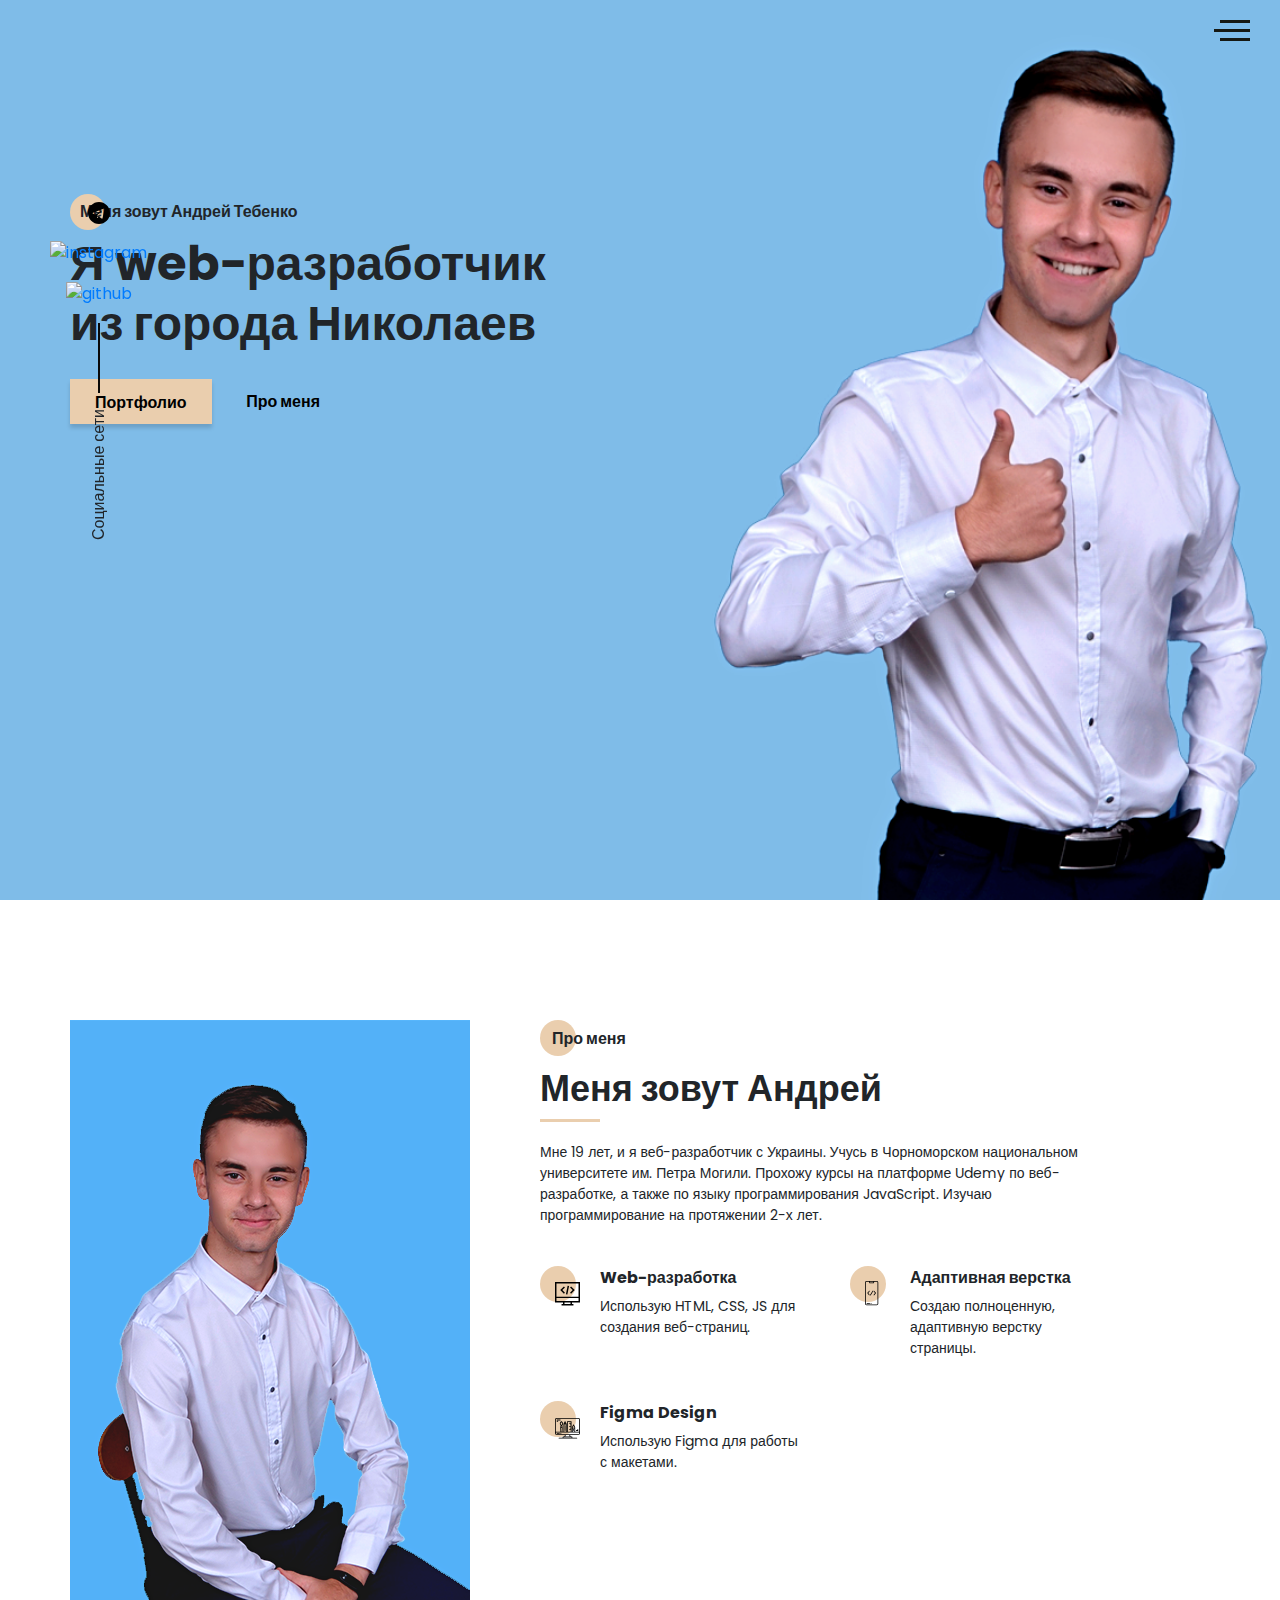
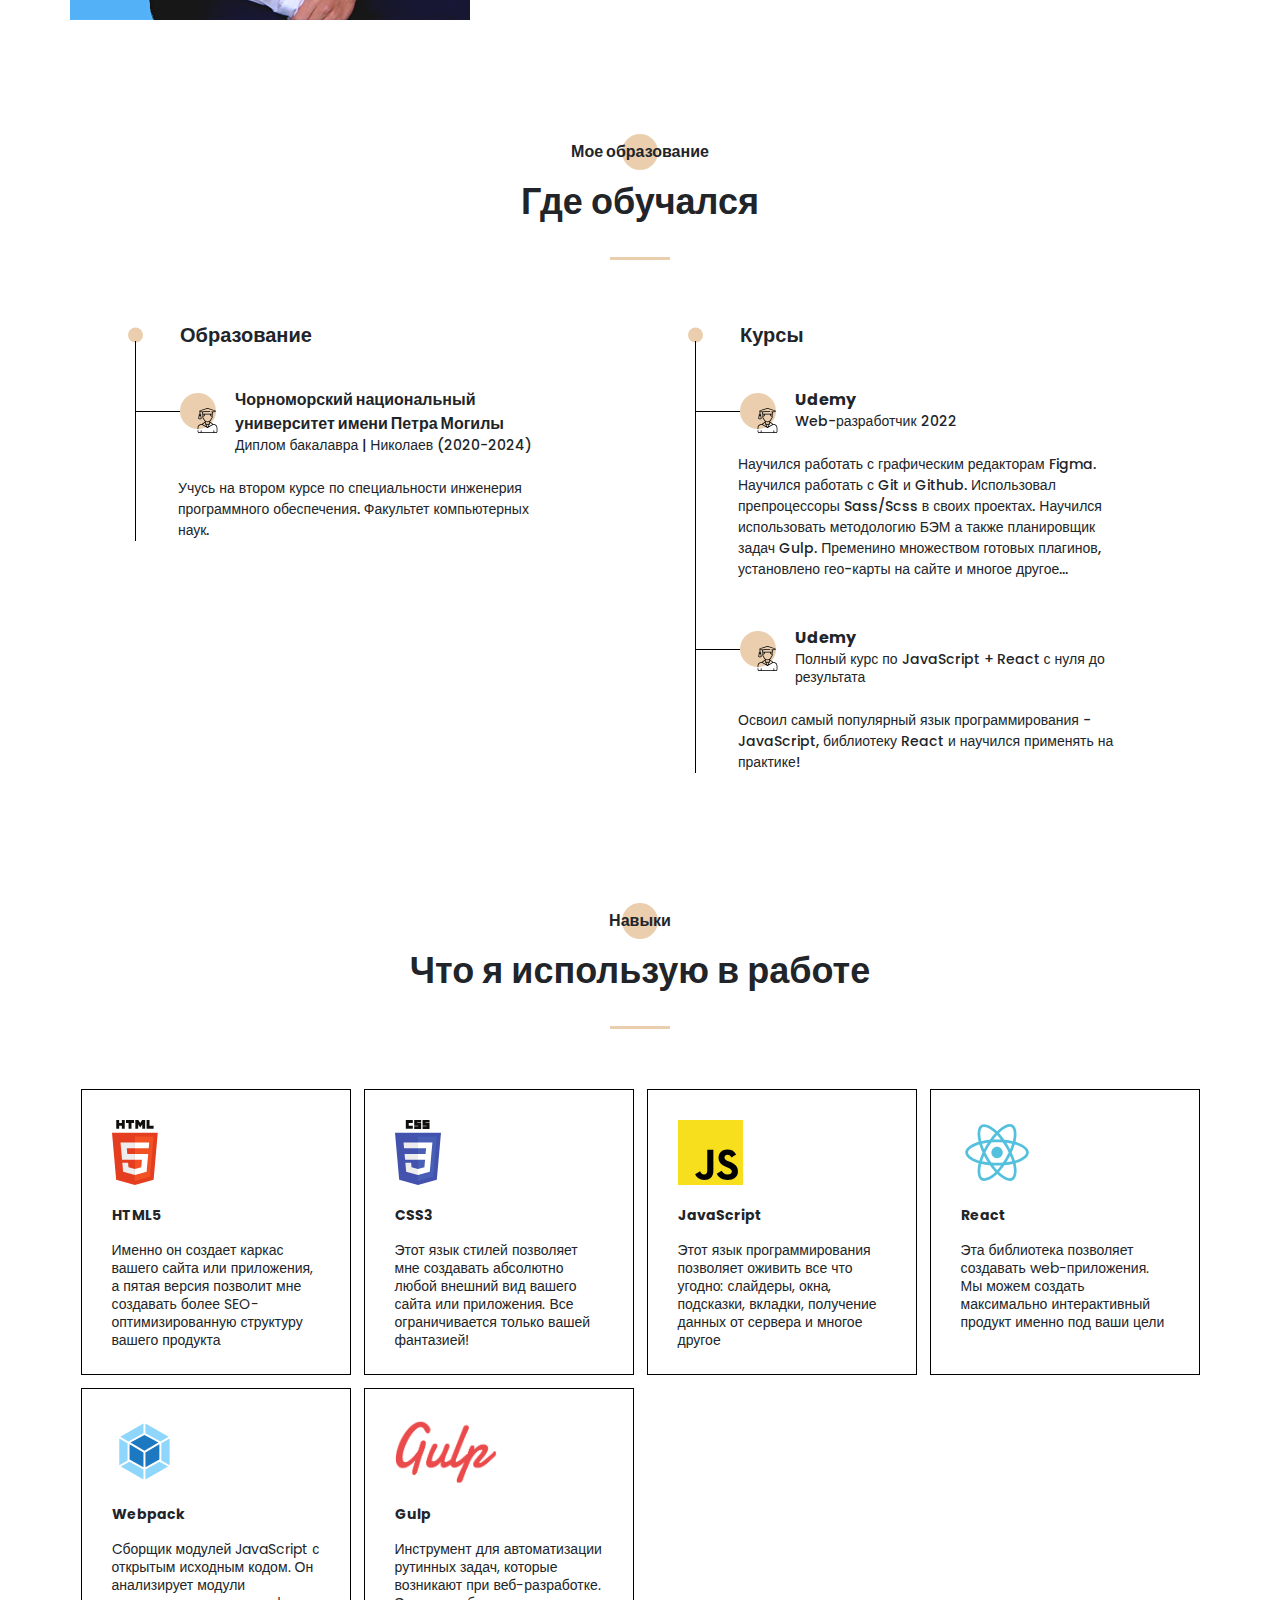
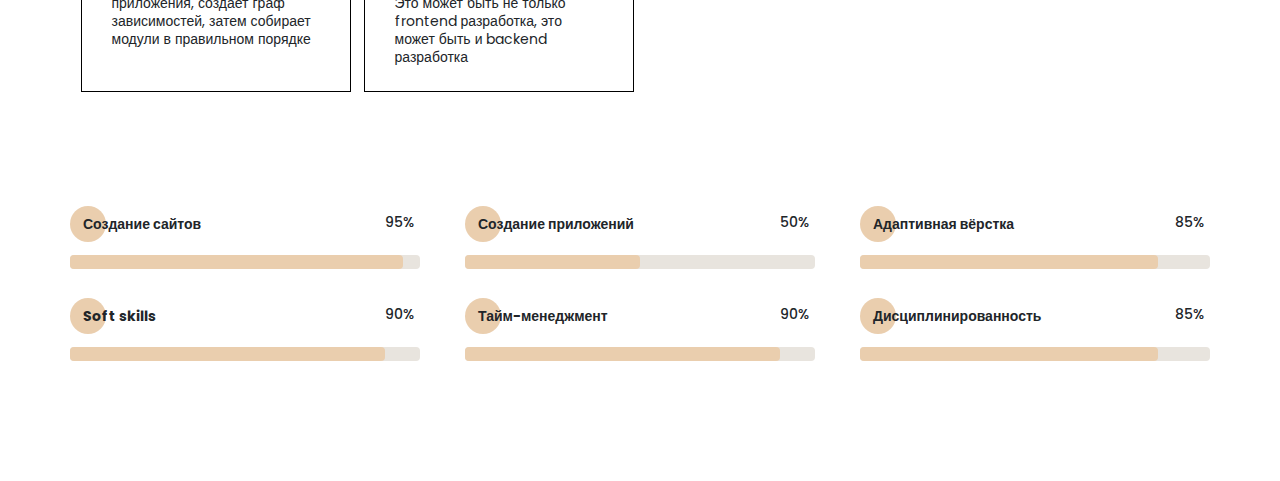
==== src/index.html @ 989eed97 "Added the skills block" ====
<!DOCTYPE html>
<html lang="ru">
<head>
    <meta charset="UTF-8">
    <meta name="viewport" content="width=device-width, initial-scale=1.0">
    <meta http-equiv="X-UA-Compatible" content="ie=edge">
    <title>Портфолио Андрея Тебенко</title>
    <meta name="title" content="Портфолио Андрея Тебенко">
    <meta name="description" content="Здесь вы сможете ознакомиться с моими работами и узнать больше обо мне">
    <link rel="shortcut icon" type="image/png" href="icons/favicon/favicon.ico"/>
    <link rel="stylesheet" href="css/style.min.css">
</head>
<body>
    <aside class="sidepanel">
        <a href="https://t.me/andrewtebenko" target="_blank" class="sidepanel__link"><img src="icons/social/telegram.svg" alt="telegram"></a>
        <a href="https://www.instagram.com/andrewtebenko/" target="_blank" class="sidepanel__link"><img src="icons/social/instagram.svg" alt="instagram"></a>
        <a href="https://github.com/andrewtebenko/andrewtebenko" target="_blank" class="sidepanel__link"><img src="icons/social/github.svg" alt="github"></a>
        <div class="sidepanel__divider"></div>
        <div class="sidepanel__text">Социальные сети</div>
    </aside>
    <div class="menu">
        <div class="menu__block">
            <nav>
                <div class="menu__close">
                    <img src="icons/menu/close.svg" alt="close">
                </div>
                <ul class="menu__list">
                    <li class="menu__link"><a href="#">про меня</a></li>
                    <li class="menu__link"><a href="#">где обучался</a></li>
                    <li class="menu__link"><a href="#">мои навыки</a></li>
                    <li class="menu__link"><a href="#">мои работы</a></li>
                    <li class="menu__link"><a href="#">прайс-лист</a></li>
                    <li class="menu__link"><a href="#">контакты</a></li>
                </ul>
            </nav>
            <div class="menu__social">
                <a href="#"><img src="icons/social/instagram.svg" alt="instagram"></a>
                <a href="#"><img src="icons/social/telegram.svg" alt="telegram"></a>
                <a href="#"><img src="icons/social/github.svg" alt="github"></a>
            </div>
        </div>
        <div class="menu__overlay"></div>
    </div>
    <section class="promo">
        <div class="hamburger">
            <span></span>
            <span class="long"></span>
            <span></span>
        </div>
        <div class="container">
            <div class="title title_fz16 promo__subtitle">Меня зовут Андрей Тебенко</div>
            <h1 class="title title_fz48 promo__title">Я web-разработчик из города Николаев</h1>
            <div class="promo__btns">
                <a href="#" class="promo__link btn">Портфолио</a>
                <a href="#" class="promo__link">Про меня</a>
            </div>
        </div>
    </section>
    <section class="about">
        <div class="container">
            <div class="about__wrapper">
                <div class="about__photo">
                    <img src="img/main_photo.png" alt="person">
                </div>
                <div class="about__description">
                    <div class="about__representation">
                        <h2 class="title title_fz16 about__subtitle">Про меня</h2>
                        <div class="title title_fz36">Меня зовут Андрей</div>
                        <div class="divider about__divider"></div>
                        <p class="about__text">
                            Мне 19 лет, и я веб-разработчик с Украины. Учусь в Чорноморском
                            национальном университете им. Петра Могили. Прохожу курсы на платформе
                            Udemy по веб-разработке, а также по языку программирования JavaScript. 
                            Изучаю программирование на протяжении 2-х лет. 
                        </p>
                    </div>
                    <div class="about__skills">
                        <div class="about__skills-item">
                            <div class="about__skills-circle">
                                <img src="icons/about_me/web_development.svg" alt="web_development">
                            </div>
                            <div>
                                <div class="title title_fz16">Web-разработка</div>
                                <p class="about__skills-text">Использую HTML, CSS, JS для создания веб-страниц.</p>
                            </div>
                        </div>
                        <div class="about__skills-item">
                            <div class="about__skills-circle">
                                <img src="icons/about_me/mobile_dev.svg" alt="mobile">
                            </div>
                            <div>
                                <div class="title title_fz16">Адаптивная верстка</div>
                                <p class="about__skills-text">Создаю полноценную, адаптивную верстку страницы.</p>
                            </div>
                        </div>
                        <div class="about__skills-item">
                            <div class="about__skills-circle">
                                <img src="icons/about_me/design.svg" alt="design">
                            </div>
                            <div>
                                <div class="title title_fz16">Figma Design</div>
                                <p class="about__skills-text">Использую Figma для работы с макетами.</p>
                            </div>
                        </div>
                    </div>
                </div>
            </div>
        </div>
    </section>
    <section class="resume">
        <div class="container">
            <h2 class="title title_fz16 resume__title">Мое образование</h2>
            <div class="title title_fz36 resume__subtitle">Где обучался</div>
            <div class="divider"></div>
            <div class="resume__wrapper">
                <div class="resume__column">
                    <h3 class="title title_fz20 resume__column-title">Образование</h3>
                    <ul>
                        <li>
                            <div class="resume__item">
                                <div class="resume__item-head">
                                    <div class="resume__item-icon">
                                        <img src="icons/experience/university.svg" alt="university">
                                    </div>
                                    <h4 class="title title_fz16">Чорноморский национальный университет имени Петра Могилы</h4>
                                    <div class="resume__item-location">Диплом бакалавра | Николаев (2020-2024)</div>
                                </div>
                                <p class="resume__item-description">
                                    Учусь на втором курсе по специальности инженерия программного обеспечения. Факультет компьютерных наук.
                                </p>
                            </div>
                        </li>
                    </ul>
                </div>
                <div class="resume__column">
                    <h3 class="title title_fz20 resume__column-title">Курсы</h3>
                    <ul>
                        <li>
                            <div class="resume__item">
                                <div class="resume__item-head">
                                    <div class="resume__item-icon">
                                        <img src="icons/experience/university.svg" alt="university">
                                    </div>
                                    <h4 class="title title_fz16">Udemy</h4>
                                    <div class="resume__item-location">Web-разработчик 2022</div>
                                </div>
                                <p class="resume__item-description">
                                    Научился работать с графическим редакторам Figma. Научился работать с Git и Github. 
                                    Использовал препроцессоры Sass/Scss в своих проектах. Научился использовать методологию БЭМ
                                    а также планировщик задач Gulp. Пременино множеством готовых плагинов, установлено гео-карты на сайте
                                    и многое другое...
                                </p>
                            </div>
                        </li>
                    </ul>
                    <ul>
                        <li>
                            <div class="resume__item">
                                <div class="resume__item-head">
                                    <div class="resume__item-icon">
                                        <img src="icons/experience/university.svg" alt="university">
                                    </div>
                                    <h4 class="title title_fz16">Udemy</h4>
                                    <div class="resume__item-location">Полный курс по JavaScript + React 
                                    с нуля до результата</div>
                                </div>
                                <p class="resume__item-description">
                                    Освоил самый популярный язык программирования - JavaScript, библиотеку React и научился применять на практике!
                                </p>
                            </div>
                        </li>
                    </ul>
                </div>
            </div>
        </div>
    </section>
    <section class="skills">
        <div class="container">
            <h2 class="title title_fz16 skills__title">Навыки</h2>
            <div class="title title_fz36 skills__subtitle">Что я использую в работе</div>
            <div class="divider"></div>
            <div class="skills__wrapper">
                <div class="skills-item">
                    <div class="skills__block">
                        <img src="icons/skills/html5.svg" alt="html5">
                        <h4 class="title title_fz14">HTML5</h4>
                        <p class="skills__description">Именно он создает каркас вашего сайта или приложения,
                            а пятая версия позволит мне создавать более SEO-оптимизированную структуру вашего продукта
                        </p>
                    </div>
                </div>
                <div class="skills-item">
                    <div class="skills__block">
                        <img src="icons/skills/css3.svg" alt="css3">
                        <h4 class="title title_fz14">CSS3</h4>
                        <p class="skills__description">Этот язык стилей позволяет мне 
                            создавать абсолютно любой внешний вид вашего сайта или приложения. Все ограничивается только вашей фантазией!
                        </p>
                    </div>
                </div>
                <div class="skills-item">
                    <div class="skills__block">
                        <img src="icons/skills/js.svg" alt="javaScript">
                        <h4 class="title title_fz14">JavaScript</h4>
                        <p class="skills__description">Этот язык программирования позволяет оживить все что угодно: слайдеры, окна,
                            подсказки, вкладки, получение данных от сервера и многое другое
                        </p>
                    </div>
                </div>
                <div class="skills-item">
                    <div class="skills__block">
                        <img src="icons/skills/react.svg" alt="react">
                        <h4 class="title title_fz14">React</h4>
                        <p class="skills__description">Эта библиотека позволяет создавать web-приложения. Мы можем создать 
                            максимально интерактивный продукт именно под ваши цели
                        </p>
                    </div>
                </div>
                <div class="skills-item">
                    <div class="skills__block">
                        <img src="icons/skills/webpack.svg" alt="webpack">
                        <h4 class="title title_fz14">Webpack</h4>
                        <p class="skills__description">Cборщик модулей JavaScript с открытым исходным кодом. 
                            Он анализирует модули приложения, создает граф зависимостей, затем собирает модули в правильном порядке
                        </p>
                    </div>
                </div>
                <div class="skills-item">
                    <div class="skills__block">
                        <img src="icons/skills/gulp.png" alt="gulp">
                        <h4 class="title title_fz14">Gulp</h4>
                        <p class="skills__description">Инструмент для автоматизации рутинных задач, которые возникают при 
                            веб-разработке. Это может быть не только frontend разработка, это может быть и backend разработка
                        </p>
                    </div>
                </div>
            </div>
            <div class="skills__progress">
                <div class="skills__progress-item">
                    <div class="title title_fz14 skills__progress-title">Создание сайтов</div>
                    <div class="skills__progress-counter">95%</div>
                    <div class="skills__progress-line">
                        <span></span>
                    </div>
                </div>
                <div class="skills__progress-item">
                    <div class="title title_fz14 skills__progress-title">Создание приложений</div>
                    <div class="skills__progress-counter">50%</div>
                    <div class="skills__progress-line">
                        <span></span>
                    </div>
                </div>
                <div class="skills__progress-item">
                    <div class="title title_fz14 skills__progress-title">Адаптивная вёрстка</div>
                    <div class="skills__progress-counter">85%</div>
                    <div class="skills__progress-line">
                        <span></span>
                    </div>
                </div>
                <div class="skills__progress-item">
                    <div class="title title_fz14 skills__progress-title">Soft skills</div>
                    <div class="skills__progress-counter">90%</div>
                    <div class="skills__progress-line">
                        <span></span>
                    </div>
                </div>
                <div class="skills__progress-item">
                    <div class="title title_fz14 skills__progress-title">Тайм-менеджмент</div>
                    <div class="skills__progress-counter">90%</div>
                    <div class="skills__progress-line">
                        <span></span>
                    </div>
                </div>
                <div class="skills__progress-item">
                    <div class="title title_fz14 skills__progress-title">Дисциплинированность</div>
                    <div class="skills__progress-counter">85%</div>
                    <div class="skills__progress-line">
                        <span></span>
                    </div>
                </div>
            </div>
        </div>
    </section>
    <script src="js/script.js"></script>
</body>
</html>
---- src/css/style.min.css ----
/*!
 * Bootstrap Reboot v4.3.1 (https://getbootstrap.com/)
 * Copyright 2011-2019 The Bootstrap Authors
 * Copyright 2011-2019 Twitter, Inc.
 * Licensed under MIT (https://github.com/twbs/bootstrap/blob/master/LICENSE)
 * Forked from Normalize.css, licensed MIT (https://github.com/necolas/normalize.css/blob/master/LICENSE.md)
 */@import url(https://fonts.googleapis.com/css2?family=Poppins:wght@500;700&display=swap);*,::after,::before{box-sizing:border-box}html{font-family:sans-serif;line-height:1.15;-webkit-text-size-adjust:100%;-webkit-tap-highlight-color:transparent}article,aside,figcaption,figure,footer,header,hgroup,main,nav,section{display:block}body{margin:0;font-family:-apple-system,BlinkMacSystemFont,"Segoe UI",Roboto,"Helvetica Neue",Arial,"Noto Sans",sans-serif,"Apple Color Emoji","Segoe UI Emoji","Segoe UI Symbol","Noto Color Emoji";font-size:1rem;font-weight:400;line-height:1.5;color:#212529;text-align:left;background-color:#fff}[tabindex="-1"]:focus{outline:0!important}hr{box-sizing:content-box;height:0;overflow:visible}h1,h2,h3,h4,h5,h6{margin-top:0;margin-bottom:.5rem}p{margin-top:0;margin-bottom:1rem}abbr[data-original-title],abbr[title]{text-decoration:underline;-webkit-text-decoration:underline dotted;text-decoration:underline dotted;cursor:help;border-bottom:0;-webkit-text-decoration-skip-ink:none;text-decoration-skip-ink:none}address{margin-bottom:1rem;font-style:normal;line-height:inherit}dl,ol,ul{margin-top:0;margin-bottom:1rem}ol ol,ol ul,ul ol,ul ul{margin-bottom:0}dt{font-weight:700}dd{margin-bottom:.5rem;margin-left:0}blockquote{margin:0 0 1rem}b,strong{font-weight:bolder}small{font-size:80%}sub,sup{position:relative;font-size:75%;line-height:0;vertical-align:baseline}sub{bottom:-.25em}sup{top:-.5em}a{color:#007bff;text-decoration:none;background-color:transparent}a:hover{color:#0056b3;text-decoration:underline}a:not([href]):not([tabindex]){color:inherit;text-decoration:none}a:not([href]):not([tabindex]):focus,a:not([href]):not([tabindex]):hover{color:inherit;text-decoration:none}a:not([href]):not([tabindex]):focus{outline:0}code,kbd,pre,samp{font-family:SFMono-Regular,Menlo,Monaco,Consolas,"Liberation Mono","Courier New",monospace;font-size:1em}pre{margin-top:0;margin-bottom:1rem;overflow:auto}figure{margin:0 0 1rem}img{vertical-align:middle;border-style:none}svg{overflow:hidden;vertical-align:middle}table{border-collapse:collapse}caption{padding-top:.75rem;padding-bottom:.75rem;color:#6c757d;text-align:left;caption-side:bottom}th{text-align:inherit}label{display:inline-block;margin-bottom:.5rem}button{border-radius:0}button:focus{outline:1px dotted;outline:5px auto -webkit-focus-ring-color}button,input,optgroup,select,textarea{margin:0;font-family:inherit;font-size:inherit;line-height:inherit}button,input{overflow:visible}button,select{text-transform:none}select{word-wrap:normal}[type=button],[type=reset],[type=submit],button{-webkit-appearance:button}[type=button]:not(:disabled),[type=reset]:not(:disabled),[type=submit]:not(:disabled),button:not(:disabled){cursor:pointer}[type=button]::-moz-focus-inner,[type=reset]::-moz-focus-inner,[type=submit]::-moz-focus-inner,button::-moz-focus-inner{padding:0;border-style:none}input[type=checkbox],input[type=radio]{box-sizing:border-box;padding:0}input[type=date],input[type=datetime-local],input[type=month],input[type=time]{-webkit-appearance:listbox}textarea{overflow:auto;resize:vertical}fieldset{min-width:0;padding:0;margin:0;border:0}legend{display:block;width:100%;max-width:100%;padding:0;margin-bottom:.5rem;font-size:1.5rem;line-height:inherit;color:inherit;white-space:normal}progress{vertical-align:baseline}[type=number]::-webkit-inner-spin-button,[type=number]::-webkit-outer-spin-button{height:auto}[type=search]{outline-offset:-2px;-webkit-appearance:none}[type=search]::-webkit-search-decoration{-webkit-appearance:none}::-webkit-file-upload-button{font:inherit;-webkit-appearance:button}output{display:inline-block}summary{display:list-item;cursor:pointer}template{display:none}[hidden]{display:none!important}*{font-family:Poppins,sans-serif;margin:0;padding:0}.container{width:1140px;margin:0 auto}.divider{margin:25px auto 0 auto;width:60px;height:3px;background-color:#eaceae}.promo{min-height:100vh;position:relative;padding:200px 0 362px 0;background:url(../img/main_bg.png) no-repeat 50%/cover}.promo__title{width:535px;margin-top:10px}.promo__subtitle{position:relative;padding-left:10px;z-index:2}.promo__subtitle:before{content:"";position:absolute;top:-25%;left:0;z-index:-1;width:36px;height:36px;border-radius:100%;background:#eaceae}.promo__btns{margin-top:25px;display:flex;align-items:center;justify-content:space-between;width:250px}.promo__link{color:#000;font-weight:700}.promo__link:hover{color:#000;text-decoration:none}.title{font-weight:700;font-size:36px;line-height:60px}.title_fz14{font-size:14px;line-height:21px}.title_fz16{font-size:16px;line-height:24px}.title_fz20{font-size:20px;line-height:30px}.title_fz36{font-size:36px}.title_fz48{font-size:48px}.btn{height:45px;padding:12px 25px;background:#eaceae;box-shadow:0 4px 4px rgba(0,0,0,.15);transition:all 1s ease}.btn:hover{box-shadow:1px 1px 15px #000}.sidepanel{position:fixed;top:200px;left:50px;display:flex;flex-direction:column;justify-content:space-between;align-items:center;height:340px;z-index:3}.sidepanel__link img{width:22px;height:22px}.sidepanel__divider{height:70px;width:2px;background-color:#090909}.sidepanel__text{-ms-writing-mode:tb-lr;writing-mode:vertical-lr;transform:rotate(180deg)}.hamburger{position:absolute;top:20px;right:30px;height:21px;display:flex;flex-direction:column;justify-content:space-between;align-items:flex-end;cursor:pointer}.hamburger span{display:block;width:30px;height:3px;background:#151812}.hamburger span.long{width:36px}.menu{position:fixed;top:0;left:-100%;width:100%;height:100%;z-index:10;visibility:hidden;opacity:0;transition:all .6s}.menu.active{left:0;visibility:visible;opacity:1}.menu__block{transition:all .6s;position:relative;width:345px;height:100%;padding-top:140px;padding-left:40px;z-index:10;background-color:#eaceae}.menu__close{position:absolute;top:25px;right:25px;cursor:pointer}.menu__list{list-style-type:none;padding-left:35px}.menu__link{position:relative;font-weight:700;font-size:24px;line-height:36px;margin-bottom:15px}.menu__link:before{content:"";width:15px;height:15px;border:1px solid #000;position:absolute;left:-35px;top:13px;border-radius:100%;transition:all .6s}.menu__link:hover:before{box-shadow:4px 3px 20px #000}.menu__link a{color:#fff;text-decoration:none}.menu__link a:hover{box-shadow:5px 5px 30px #000}.menu__social{position:absolute;bottom:50px;left:50%;transform:translateX(-50%);width:90px;display:flex;justify-content:space-between;align-items:center}.menu__social img{width:22px;height:22px}.menu__overlay{position:fixed;top:0;left:0;width:100%;height:100%;background-color:#fff;opacity:.75}.about{padding-top:120px}.about__wrapper{display:grid;grid-template-columns:400px 640px;align-items:center;-moz-column-gap:70px;column-gap:70px}.about__description{padding-top:6px}.about__subtitle{position:relative;padding:1px 0 0 12px;z-index:2}.about__subtitle:before{content:"";position:absolute;top:-25%;left:0;z-index:-1;width:36px;height:36px;border-radius:100%;background:#eaceae}.about__divider{margin:0}.about__text{padding-top:20px;font-size:14px;line-height:21px;max-width:580px}.about__photo{grid-row:1/3}.about__photo img{max-width:100%}.about__skills{margin-top:40px;display:grid;grid-template-columns:repeat(2,260px);grid-template-rows:repeat(2,minmax(115px,auto));-moz-column-gap:50px;column-gap:50px;row-gap:20px}.about__skills-item{display:grid;grid-template-columns:40px 200px;-moz-column-gap:20px;column-gap:20px}.about__skills-circle{position:relative;padding:15px 0 0 15px}.about__skills-circle:before{content:"";position:absolute;top:-25%;left:0;z-index:-1;width:36px;height:36px;border-radius:100%;background:#eaceae}.about__skills-circle:before{top:0}.about__skills-text{margin-top:6px;margin-bottom:0;max-width:200px;font-size:14px}.resume{padding-top:120px}.resume__title{text-align:center;position:relative}.resume__title:before{content:"";position:absolute;top:-25%;left:0;z-index:-1;width:36px;height:36px;border-radius:100%;background:#eaceae}.resume__title:before{position:absolute;left:50%;transform:translateX(-50%)}.resume__subtitle{text-align:center}.resume__wrapper{margin:60px 65px 0 65px;display:grid;grid-template-columns:repeat(2,425px);-moz-column-gap:135px;column-gap:135px;row-gap:40px}.resume__column-title{position:relative;padding-left:45px}.resume__column-title:before{content:"";position:absolute;left:-7px;top:50%;transform:translateY(-50%);width:15px;height:15px;border-radius:100%;background-color:#eaceae}.resume__column ul{list-style-type:none}.resume__column ul li{position:relative}.resume__column ul li:after{position:absolute;content:"";top:-17px;height:calc(100% + 17px);width:1px;background-color:#000}.resume__item{position:relative}.resume__item:before{position:absolute;content:"";width:45px;top:53px;height:1px;background-color:#000}.resume__item-head{position:relative;padding:30px 0 0 100px}.resume__item-head h4{margin-bottom:0}.resume__item-description{font-size:14px;font-weight:500;margin-top:12px;margin-bottom:0;padding:12px 0 0 43px}.resume__item-icon{position:absolute;top:35px;left:45px}.resume__item-icon:before{content:"";position:absolute;top:-25%;left:0;z-index:-1;width:36px;height:36px;border-radius:100%;background:#eaceae}.resume__item-icon img{position:absolute;top:15px;left:17px}.resume__item-location{font-size:14px;font-weight:500;line-height:18px}.skills{padding:120px 0}.skills__title{text-align:center;position:relative}.skills__title:before{content:"";position:absolute;top:-25%;left:0;z-index:-1;width:36px;height:36px;border-radius:100%;background:#eaceae}.skills__title:before{content:"";position:absolute;left:50%;transform:translateX(-50%)}.skills__subtitle{text-align:center}.skills__wrapper{padding:60px 10px 120px 10px;display:grid;justify-content:center;grid-template-columns:repeat(4,270px);gap:13px}.skills-item{border:1px solid #000}.skills__block{padding:30px 30px 25px 30px}.skills__block img{max-height:65px}.skills__block h4{margin-top:20px}.skills__description{margin-top:15px;margin-bottom:0;font-size:14px;line-height:18px}.skills__progress{display:grid;grid-template-columns:repeat(3,350px);-moz-column-gap:45px;column-gap:45px;row-gap:35px}.skills__progress-item{display:grid;grid-template-columns:190px 35px;justify-content:space-between;align-items:space-between}.skills__progress-title{padding:2px 0 0 13px;position:relative}.skills__progress-title:before{content:"";position:absolute;top:-25%;left:0;z-index:-1;width:36px;height:36px;border-radius:100%;background:#eaceae}.skills__progress-title:before{content:"";position:absolute}.skills__progress-counter{font-size:14px;line-height:21px;font-weight:500}.skills__progress-line{width:350px;height:14px;margin-top:20px;background-color:#e8e4de;border-radius:4px;grid-column:1/3}.skills__progress-line span{display:block;height:100%;background-color:#eaceae;border-radius:4px}
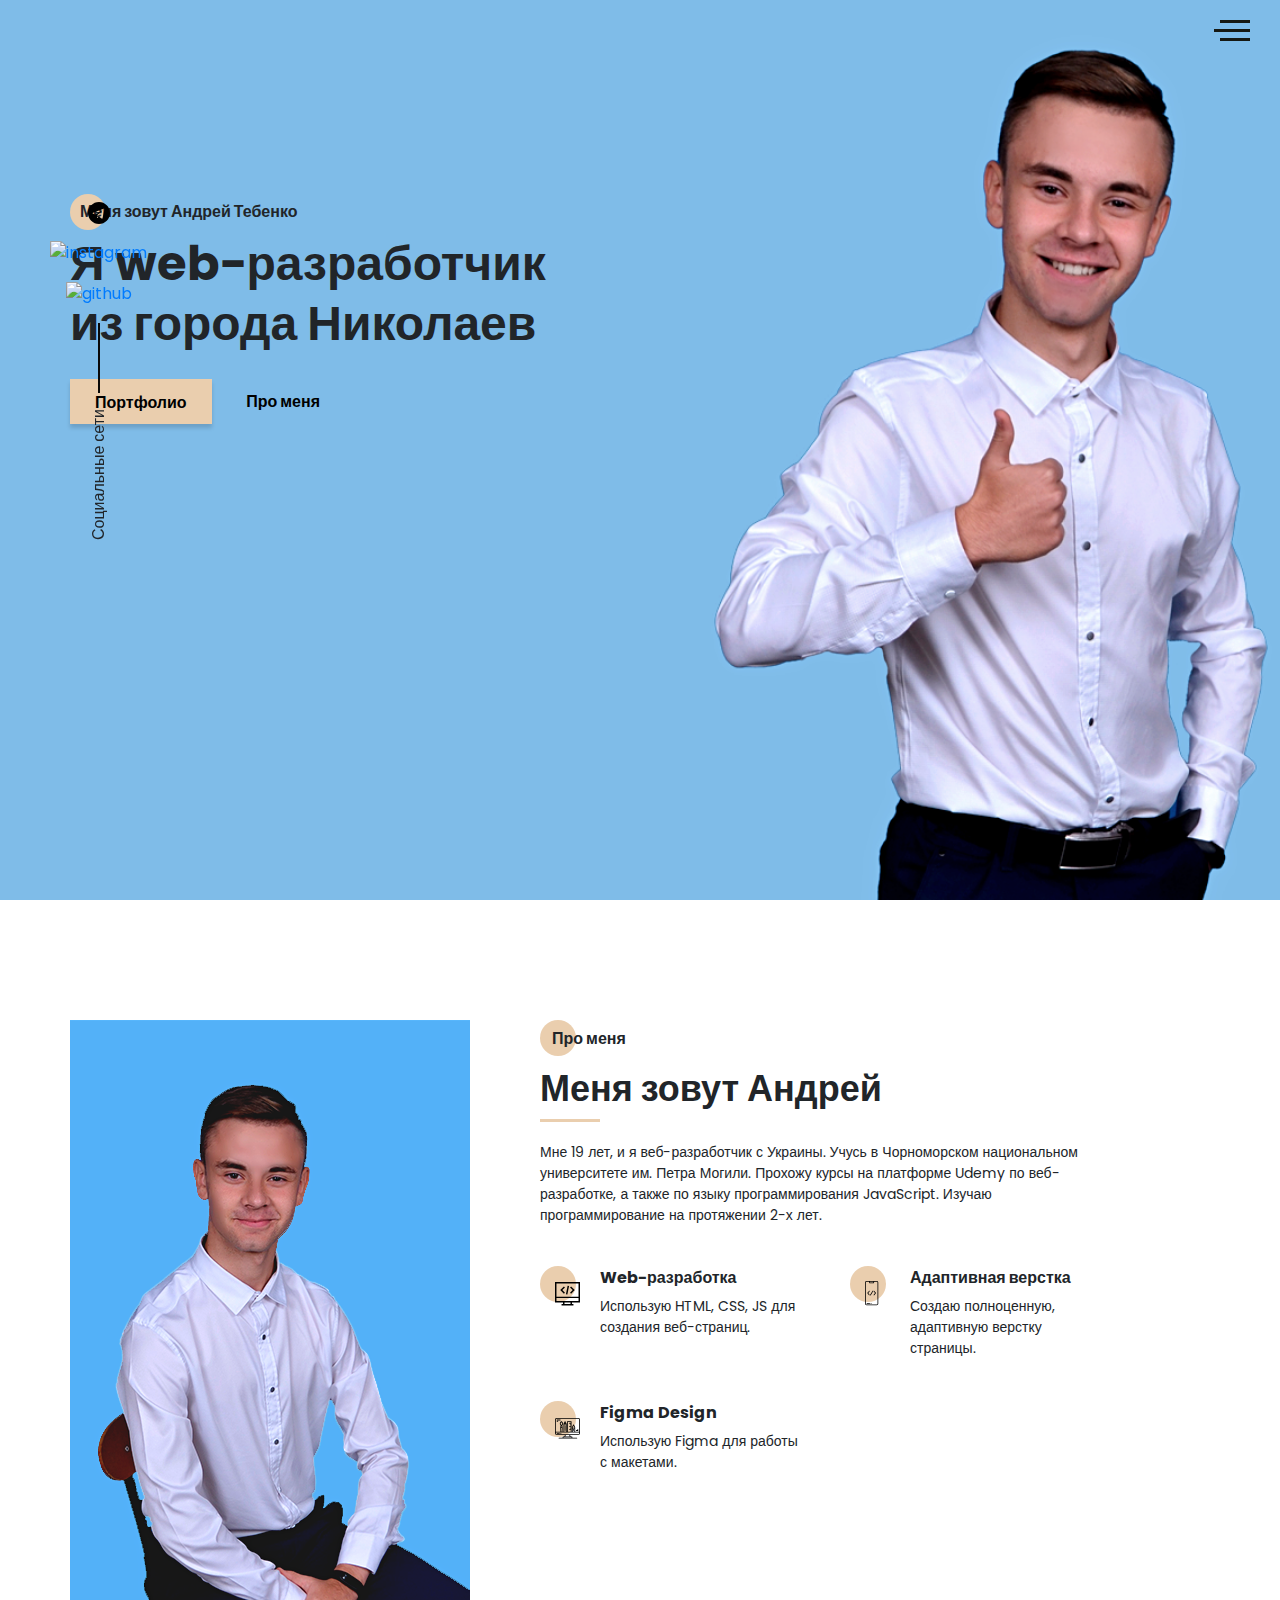
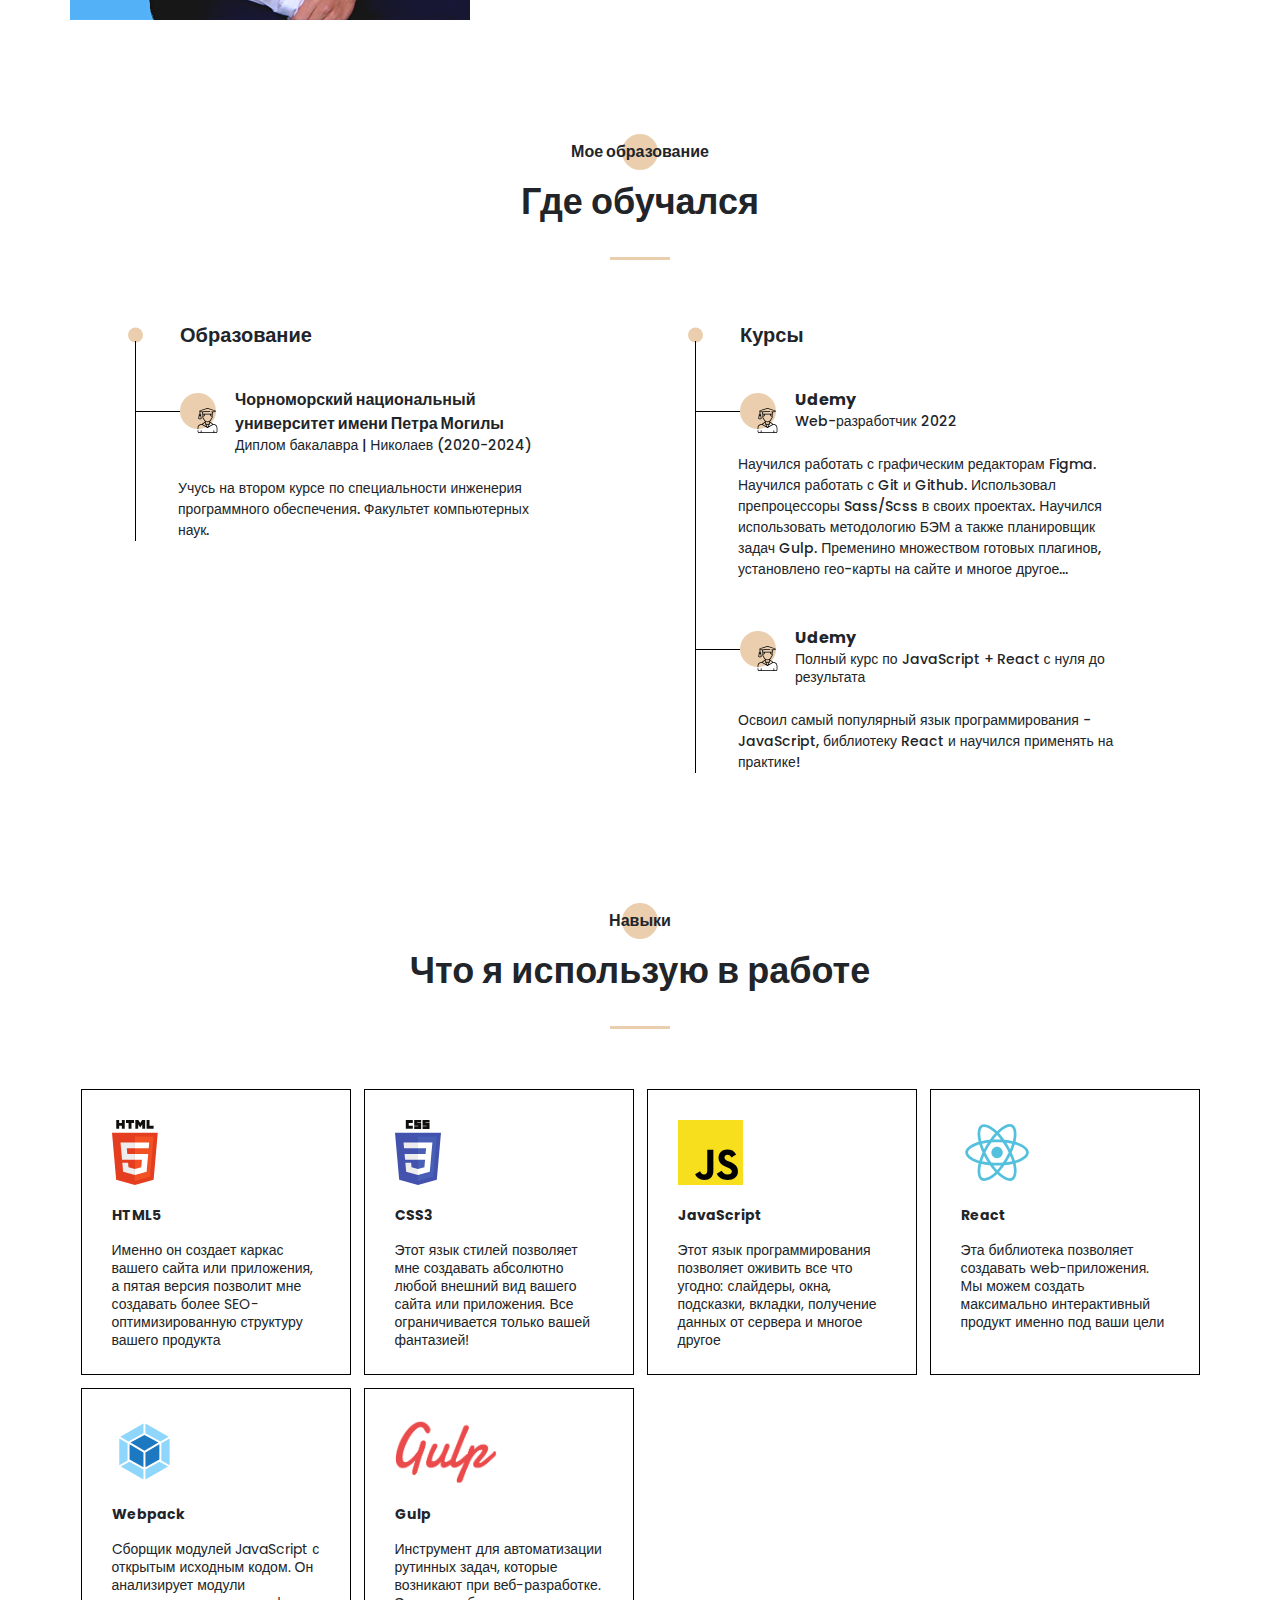
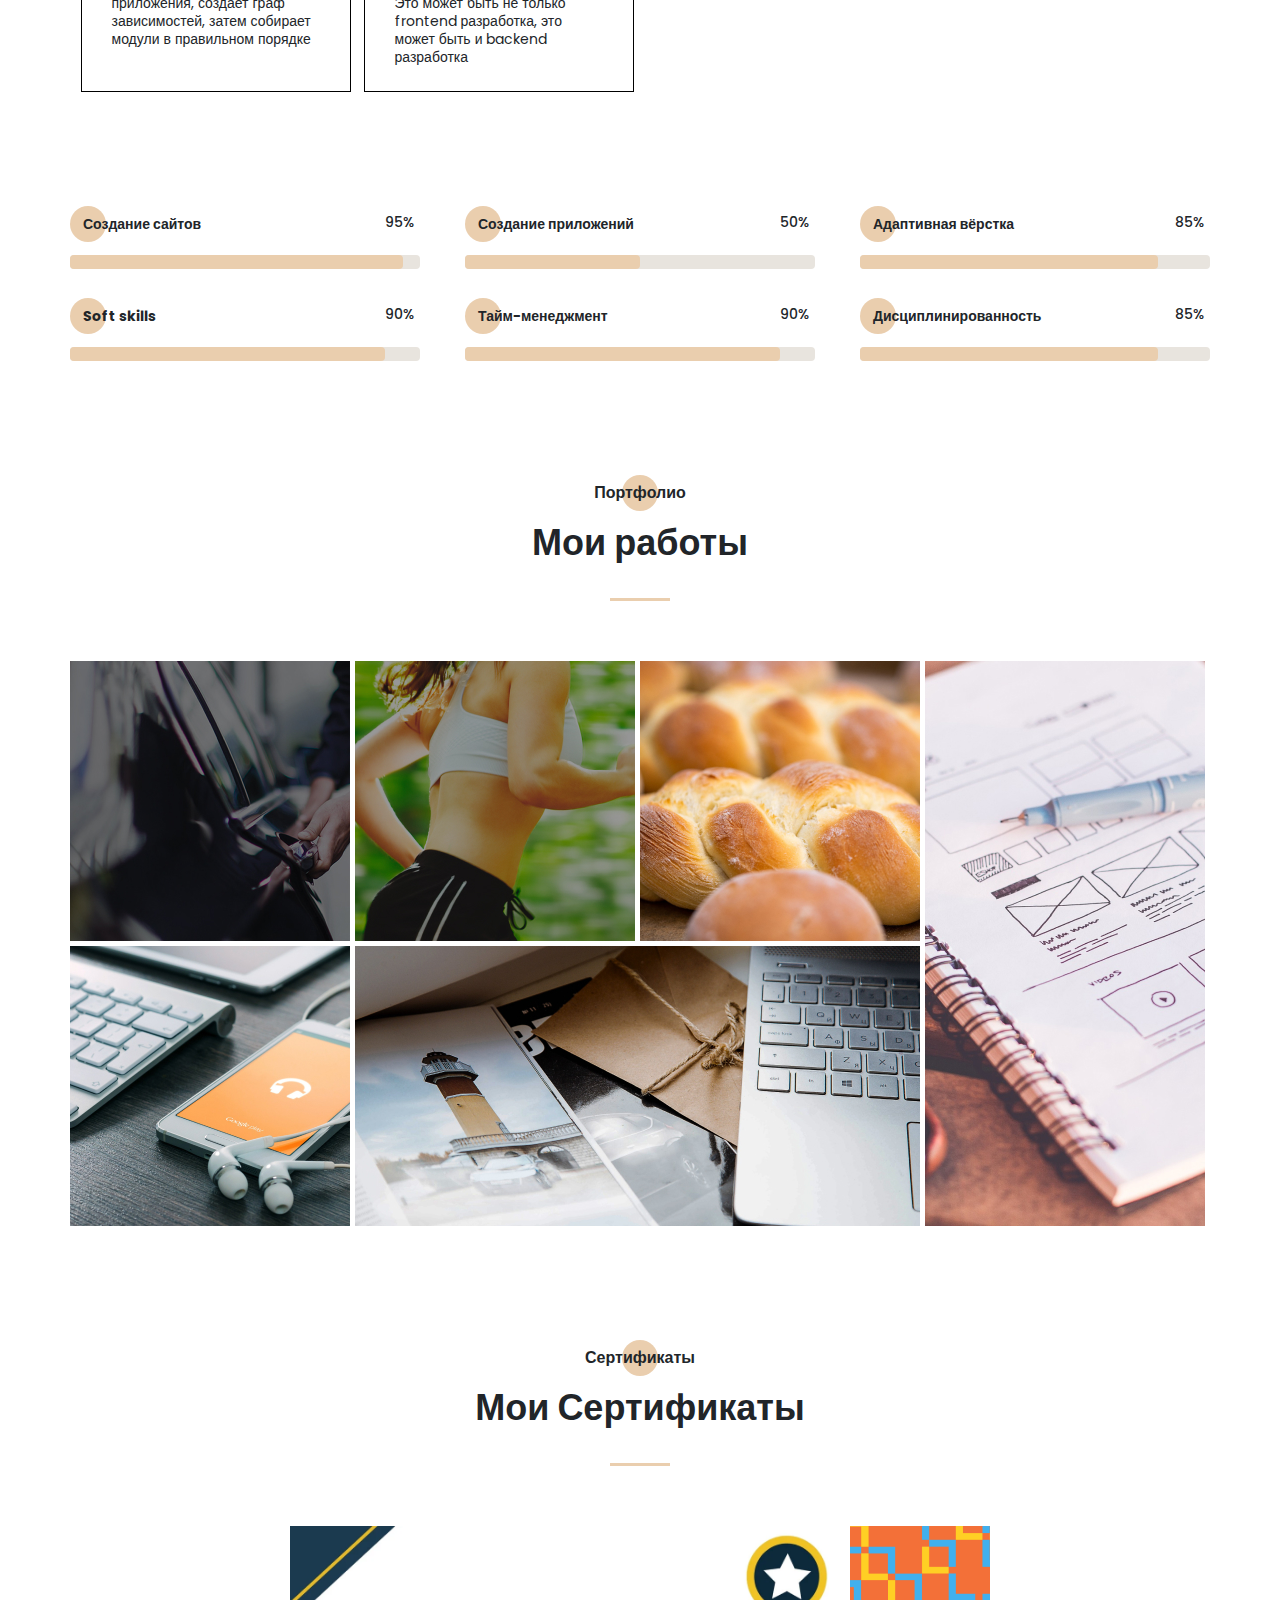
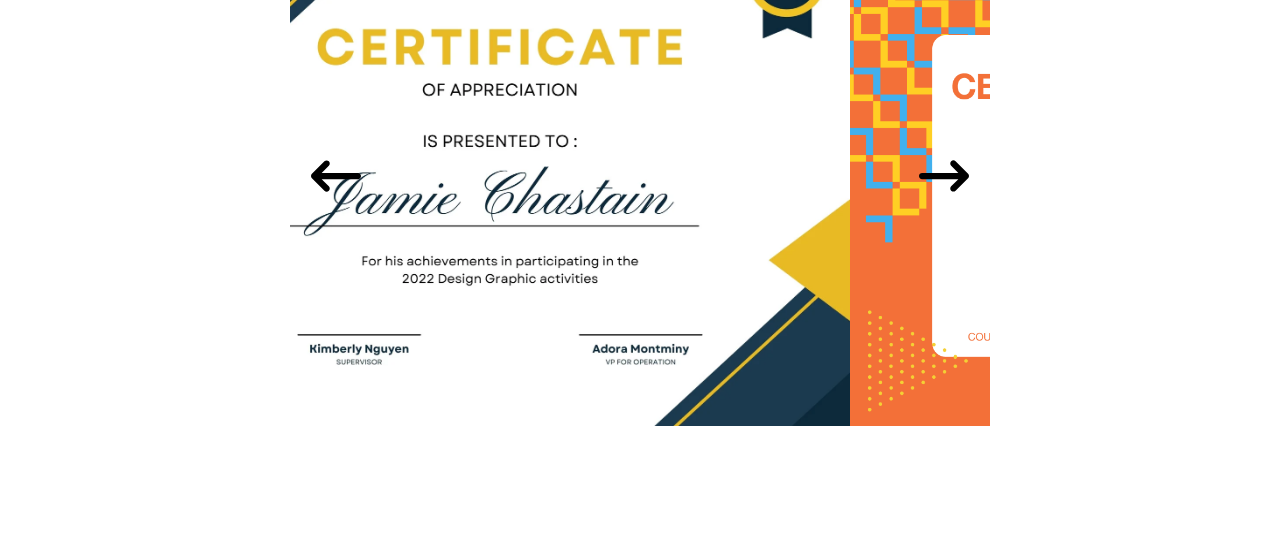
==== commit d705095c: "Added two sections to index.html" ====
--- a/src/index.html
+++ b/src/index.html
@@ -9,6 +9,7 @@
     <meta name="description" content="Здесь вы сможете ознакомиться с моими работами и узнать больше обо мне">
     <link rel="shortcut icon" type="image/png" href="icons/favicon/favicon.ico"/>
     <link rel="stylesheet" href="css/style.min.css">
+    <!-- <link rel="stylesheet" href="path/to/font-awesome/css/font-awesome.min.css"> -->
 </head>
 <body>
     <aside class="sidepanel">
@@ -109,8 +110,8 @@
     </section>
     <section class="resume">
         <div class="container">
-            <h2 class="title title_fz16 resume__title">Мое образование</h2>
-            <div class="title title_fz36 resume__subtitle">Где обучался</div>
+            <h2 class="title title_fz16 title__section-title">Мое образование</h2>
+            <div class="title title_fz36 title__section-subtitle">Где обучался</div>
             <div class="divider"></div>
             <div class="resume__wrapper">
                 <div class="resume__column">
@@ -176,8 +177,8 @@
     </section>
     <section class="skills">
         <div class="container">
-            <h2 class="title title_fz16 skills__title">Навыки</h2>
-            <div class="title title_fz36 skills__subtitle">Что я использую в работе</div>
+            <h2 class="title title_fz16 title__section-title">Навыки</h2>
+            <div class="title title_fz36 title__section-subtitle">Что я использую в работе</div>
             <div class="divider"></div>
             <div class="skills__wrapper">
                 <div class="skills-item">
@@ -281,6 +282,63 @@
             </div>
         </div>
     </section>
+    <section class="portfolio">
+        <div class="container">
+            <h2 class="title title_fz16 title__section-title">Портфолио</h2>
+            <div class="title title_fz36 title__section-subtitle">Мои работы</div>
+            <div class="divider"></div>
+            <div class="portfolio__wrapper">
+                <div class="portfolio__item">
+                    <a href="https://andrewtebenko.github.io/engineering_works/" target="_blank">
+                        <img src="img/works/uber.jpg" alt="uber">
+                    </a>
+                </div>
+                <div class="portfolio__item">
+                    <a href="https://andrewtebenko.github.io/pulse/src/" target="_blank">
+                        <img src="img/works/pulse.jpg" alt="pulse">
+                    </a>
+                </div>
+                <div class="portfolio__item">
+                    <a href="https://andrewtebenko.github.io/engineering_works/" target="_blank">
+                        <img src="img/works/bread.jpg" alt="bread">
+                    </a>
+                </div>
+                <div class="portfolio__item vertical">
+                    <a href="https://andrewtebenko.github.io/engineering_works/" target="_blank">
+                        <img src="img/works/plans.jpg" alt="plans">
+                    </a>
+                </div>
+                <div class="portfolio__item">
+                    <a href="https://andrewtebenko.github.io/engineering_works/" target="_blank">
+                        <img src="img/works/ipad.jpg" alt="ipad">
+                    </a>
+                </div>
+                <div class="portfolio__item horizonal">
+                    <a href="https://andrewtebenko.github.io/engineering_works/" target="_blank">
+                        <img src="img/works/mac.jpg" alt="mac">
+                    </a>
+                </div>
+            </div>
+        </div>
+    </section>
+    <section class="certificate">
+        <div class="container">
+            <h2 class="title title_fz16 title__section-title">Сертификаты</h2>
+            <div class="title title_fz36 title__section-subtitle">Мои Сертификаты</div>
+            <div class="divider"></div>
+            <div class="certificate__wrapper">
+                <img src="img/arrow/arrow-left.svg" id="btn-previous" alt="arrow">
+                <img src="img/arrow/arrow-right.svg" id="btn-next" alt="arrow">
+                <div class="certificate__slides">
+                    <img src="img/certificate/certificate.webp" id="lastClone" alt="certificate">
+                    <img src="img/certificate/certificate_globallogic.png" alt="certificate">
+                    <img src="img/certificate/2.webp" alt="certificate">
+                    <img src="img/certificate/certificate.webp" alt="certificate">
+                    <img src="img/certificate/certificate_globallogic.png" id="firstClone" alt="certificate">
+                </div>
+            </div>
+        </div>
+    </section>
     <script src="js/script.js"></script>
 </body>
 </html>
--- a/src/css/style.min.css
+++ b/src/css/style.min.css
@@ -4,4 +4,4 @@
  * Copyright 2011-2019 Twitter, Inc.
  * Licensed under MIT (https://github.com/twbs/bootstrap/blob/master/LICENSE)
  * Forked from Normalize.css, licensed MIT (https://github.com/necolas/normalize.css/blob/master/LICENSE.md)
- */@import url(https://fonts.googleapis.com/css2?family=Poppins:wght@500;700&display=swap);*,::after,::before{box-sizing:border-box}html{font-family:sans-serif;line-height:1.15;-webkit-text-size-adjust:100%;-webkit-tap-highlight-color:transparent}article,aside,figcaption,figure,footer,header,hgroup,main,nav,section{display:block}body{margin:0;font-family:-apple-system,BlinkMacSystemFont,"Segoe UI",Roboto,"Helvetica Neue",Arial,"Noto Sans",sans-serif,"Apple Color Emoji","Segoe UI Emoji","Segoe UI Symbol","Noto Color Emoji";font-size:1rem;font-weight:400;line-height:1.5;color:#212529;text-align:left;background-color:#fff}[tabindex="-1"]:focus{outline:0!important}hr{box-sizing:content-box;height:0;overflow:visible}h1,h2,h3,h4,h5,h6{margin-top:0;margin-bottom:.5rem}p{margin-top:0;margin-bottom:1rem}abbr[data-original-title],abbr[title]{text-decoration:underline;-webkit-text-decoration:underline dotted;text-decoration:underline dotted;cursor:help;border-bottom:0;-webkit-text-decoration-skip-ink:none;text-decoration-skip-ink:none}address{margin-bottom:1rem;font-style:normal;line-height:inherit}dl,ol,ul{margin-top:0;margin-bottom:1rem}ol ol,ol ul,ul ol,ul ul{margin-bottom:0}dt{font-weight:700}dd{margin-bottom:.5rem;margin-left:0}blockquote{margin:0 0 1rem}b,strong{font-weight:bolder}small{font-size:80%}sub,sup{position:relative;font-size:75%;line-height:0;vertical-align:baseline}sub{bottom:-.25em}sup{top:-.5em}a{color:#007bff;text-decoration:none;background-color:transparent}a:hover{color:#0056b3;text-decoration:underline}a:not([href]):not([tabindex]){color:inherit;text-decoration:none}a:not([href]):not([tabindex]):focus,a:not([href]):not([tabindex]):hover{color:inherit;text-decoration:none}a:not([href]):not([tabindex]):focus{outline:0}code,kbd,pre,samp{font-family:SFMono-Regular,Menlo,Monaco,Consolas,"Liberation Mono","Courier New",monospace;font-size:1em}pre{margin-top:0;margin-bottom:1rem;overflow:auto}figure{margin:0 0 1rem}img{vertical-align:middle;border-style:none}svg{overflow:hidden;vertical-align:middle}table{border-collapse:collapse}caption{padding-top:.75rem;padding-bottom:.75rem;color:#6c757d;text-align:left;caption-side:bottom}th{text-align:inherit}label{display:inline-block;margin-bottom:.5rem}button{border-radius:0}button:focus{outline:1px dotted;outline:5px auto -webkit-focus-ring-color}button,input,optgroup,select,textarea{margin:0;font-family:inherit;font-size:inherit;line-height:inherit}button,input{overflow:visible}button,select{text-transform:none}select{word-wrap:normal}[type=button],[type=reset],[type=submit],button{-webkit-appearance:button}[type=button]:not(:disabled),[type=reset]:not(:disabled),[type=submit]:not(:disabled),button:not(:disabled){cursor:pointer}[type=button]::-moz-focus-inner,[type=reset]::-moz-focus-inner,[type=submit]::-moz-focus-inner,button::-moz-focus-inner{padding:0;border-style:none}input[type=checkbox],input[type=radio]{box-sizing:border-box;padding:0}input[type=date],input[type=datetime-local],input[type=month],input[type=time]{-webkit-appearance:listbox}textarea{overflow:auto;resize:vertical}fieldset{min-width:0;padding:0;margin:0;border:0}legend{display:block;width:100%;max-width:100%;padding:0;margin-bottom:.5rem;font-size:1.5rem;line-height:inherit;color:inherit;white-space:normal}progress{vertical-align:baseline}[type=number]::-webkit-inner-spin-button,[type=number]::-webkit-outer-spin-button{height:auto}[type=search]{outline-offset:-2px;-webkit-appearance:none}[type=search]::-webkit-search-decoration{-webkit-appearance:none}::-webkit-file-upload-button{font:inherit;-webkit-appearance:button}output{display:inline-block}summary{display:list-item;cursor:pointer}template{display:none}[hidden]{display:none!important}*{font-family:Poppins,sans-serif;margin:0;padding:0}.container{width:1140px;margin:0 auto}.divider{margin:25px auto 0 auto;width:60px;height:3px;background-color:#eaceae}.promo{min-height:100vh;position:relative;padding:200px 0 362px 0;background:url(../img/main_bg.png) no-repeat 50%/cover}.promo__title{width:535px;margin-top:10px}.promo__subtitle{position:relative;padding-left:10px;z-index:2}.promo__subtitle:before{content:"";position:absolute;top:-25%;left:0;z-index:-1;width:36px;height:36px;border-radius:100%;background:#eaceae}.promo__btns{margin-top:25px;display:flex;align-items:center;justify-content:space-between;width:250px}.promo__link{color:#000;font-weight:700}.promo__link:hover{color:#000;text-decoration:none}.title{font-weight:700;font-size:36px;line-height:60px}.title_fz14{font-size:14px;line-height:21px}.title_fz16{font-size:16px;line-height:24px}.title_fz20{font-size:20px;line-height:30px}.title_fz36{font-size:36px}.title_fz48{font-size:48px}.btn{height:45px;padding:12px 25px;background:#eaceae;box-shadow:0 4px 4px rgba(0,0,0,.15);transition:all 1s ease}.btn:hover{box-shadow:1px 1px 15px #000}.sidepanel{position:fixed;top:200px;left:50px;display:flex;flex-direction:column;justify-content:space-between;align-items:center;height:340px;z-index:3}.sidepanel__link img{width:22px;height:22px}.sidepanel__divider{height:70px;width:2px;background-color:#090909}.sidepanel__text{-ms-writing-mode:tb-lr;writing-mode:vertical-lr;transform:rotate(180deg)}.hamburger{position:absolute;top:20px;right:30px;height:21px;display:flex;flex-direction:column;justify-content:space-between;align-items:flex-end;cursor:pointer}.hamburger span{display:block;width:30px;height:3px;background:#151812}.hamburger span.long{width:36px}.menu{position:fixed;top:0;left:-100%;width:100%;height:100%;z-index:10;visibility:hidden;opacity:0;transition:all .6s}.menu.active{left:0;visibility:visible;opacity:1}.menu__block{transition:all .6s;position:relative;width:345px;height:100%;padding-top:140px;padding-left:40px;z-index:10;background-color:#eaceae}.menu__close{position:absolute;top:25px;right:25px;cursor:pointer}.menu__list{list-style-type:none;padding-left:35px}.menu__link{position:relative;font-weight:700;font-size:24px;line-height:36px;margin-bottom:15px}.menu__link:before{content:"";width:15px;height:15px;border:1px solid #000;position:absolute;left:-35px;top:13px;border-radius:100%;transition:all .6s}.menu__link:hover:before{box-shadow:4px 3px 20px #000}.menu__link a{color:#fff;text-decoration:none}.menu__link a:hover{box-shadow:5px 5px 30px #000}.menu__social{position:absolute;bottom:50px;left:50%;transform:translateX(-50%);width:90px;display:flex;justify-content:space-between;align-items:center}.menu__social img{width:22px;height:22px}.menu__overlay{position:fixed;top:0;left:0;width:100%;height:100%;background-color:#fff;opacity:.75}.about{padding-top:120px}.about__wrapper{display:grid;grid-template-columns:400px 640px;align-items:center;-moz-column-gap:70px;column-gap:70px}.about__description{padding-top:6px}.about__subtitle{position:relative;padding:1px 0 0 12px;z-index:2}.about__subtitle:before{content:"";position:absolute;top:-25%;left:0;z-index:-1;width:36px;height:36px;border-radius:100%;background:#eaceae}.about__divider{margin:0}.about__text{padding-top:20px;font-size:14px;line-height:21px;max-width:580px}.about__photo{grid-row:1/3}.about__photo img{max-width:100%}.about__skills{margin-top:40px;display:grid;grid-template-columns:repeat(2,260px);grid-template-rows:repeat(2,minmax(115px,auto));-moz-column-gap:50px;column-gap:50px;row-gap:20px}.about__skills-item{display:grid;grid-template-columns:40px 200px;-moz-column-gap:20px;column-gap:20px}.about__skills-circle{position:relative;padding:15px 0 0 15px}.about__skills-circle:before{content:"";position:absolute;top:-25%;left:0;z-index:-1;width:36px;height:36px;border-radius:100%;background:#eaceae}.about__skills-circle:before{top:0}.about__skills-text{margin-top:6px;margin-bottom:0;max-width:200px;font-size:14px}.resume{padding-top:120px}.resume__title{text-align:center;position:relative}.resume__title:before{content:"";position:absolute;top:-25%;left:0;z-index:-1;width:36px;height:36px;border-radius:100%;background:#eaceae}.resume__title:before{position:absolute;left:50%;transform:translateX(-50%)}.resume__subtitle{text-align:center}.resume__wrapper{margin:60px 65px 0 65px;display:grid;grid-template-columns:repeat(2,425px);-moz-column-gap:135px;column-gap:135px;row-gap:40px}.resume__column-title{position:relative;padding-left:45px}.resume__column-title:before{content:"";position:absolute;left:-7px;top:50%;transform:translateY(-50%);width:15px;height:15px;border-radius:100%;background-color:#eaceae}.resume__column ul{list-style-type:none}.resume__column ul li{position:relative}.resume__column ul li:after{position:absolute;content:"";top:-17px;height:calc(100% + 17px);width:1px;background-color:#000}.resume__item{position:relative}.resume__item:before{position:absolute;content:"";width:45px;top:53px;height:1px;background-color:#000}.resume__item-head{position:relative;padding:30px 0 0 100px}.resume__item-head h4{margin-bottom:0}.resume__item-description{font-size:14px;font-weight:500;margin-top:12px;margin-bottom:0;padding:12px 0 0 43px}.resume__item-icon{position:absolute;top:35px;left:45px}.resume__item-icon:before{content:"";position:absolute;top:-25%;left:0;z-index:-1;width:36px;height:36px;border-radius:100%;background:#eaceae}.resume__item-icon img{position:absolute;top:15px;left:17px}.resume__item-location{font-size:14px;font-weight:500;line-height:18px}.skills{padding:120px 0}.skills__title{text-align:center;position:relative}.skills__title:before{content:"";position:absolute;top:-25%;left:0;z-index:-1;width:36px;height:36px;border-radius:100%;background:#eaceae}.skills__title:before{content:"";position:absolute;left:50%;transform:translateX(-50%)}.skills__subtitle{text-align:center}.skills__wrapper{padding:60px 10px 120px 10px;display:grid;justify-content:center;grid-template-columns:repeat(4,270px);gap:13px}.skills-item{border:1px solid #000}.skills__block{padding:30px 30px 25px 30px}.skills__block img{max-height:65px}.skills__block h4{margin-top:20px}.skills__description{margin-top:15px;margin-bottom:0;font-size:14px;line-height:18px}.skills__progress{display:grid;grid-template-columns:repeat(3,350px);-moz-column-gap:45px;column-gap:45px;row-gap:35px}.skills__progress-item{display:grid;grid-template-columns:190px 35px;justify-content:space-between;align-items:space-between}.skills__progress-title{padding:2px 0 0 13px;position:relative}.skills__progress-title:before{content:"";position:absolute;top:-25%;left:0;z-index:-1;width:36px;height:36px;border-radius:100%;background:#eaceae}.skills__progress-title:before{content:"";position:absolute}.skills__progress-counter{font-size:14px;line-height:21px;font-weight:500}.skills__progress-line{width:350px;height:14px;margin-top:20px;background-color:#e8e4de;border-radius:4px;grid-column:1/3}.skills__progress-line span{display:block;height:100%;background-color:#eaceae;border-radius:4px}+ */@import url(https://fonts.googleapis.com/css2?family=Poppins:wght@500;700&display=swap);*,::after,::before{box-sizing:border-box}html{font-family:sans-serif;line-height:1.15;-webkit-text-size-adjust:100%;-webkit-tap-highlight-color:transparent}article,aside,figcaption,figure,footer,header,hgroup,main,nav,section{display:block}body{margin:0;font-family:-apple-system,BlinkMacSystemFont,"Segoe UI",Roboto,"Helvetica Neue",Arial,"Noto Sans",sans-serif,"Apple Color Emoji","Segoe UI Emoji","Segoe UI Symbol","Noto Color Emoji";font-size:1rem;font-weight:400;line-height:1.5;color:#212529;text-align:left;background-color:#fff}[tabindex="-1"]:focus{outline:0!important}hr{box-sizing:content-box;height:0;overflow:visible}h1,h2,h3,h4,h5,h6{margin-top:0;margin-bottom:.5rem}p{margin-top:0;margin-bottom:1rem}abbr[data-original-title],abbr[title]{text-decoration:underline;-webkit-text-decoration:underline dotted;text-decoration:underline dotted;cursor:help;border-bottom:0;-webkit-text-decoration-skip-ink:none;text-decoration-skip-ink:none}address{margin-bottom:1rem;font-style:normal;line-height:inherit}dl,ol,ul{margin-top:0;margin-bottom:1rem}ol ol,ol ul,ul ol,ul ul{margin-bottom:0}dt{font-weight:700}dd{margin-bottom:.5rem;margin-left:0}blockquote{margin:0 0 1rem}b,strong{font-weight:bolder}small{font-size:80%}sub,sup{position:relative;font-size:75%;line-height:0;vertical-align:baseline}sub{bottom:-.25em}sup{top:-.5em}a{color:#007bff;text-decoration:none;background-color:transparent}a:hover{color:#0056b3;text-decoration:underline}a:not([href]):not([tabindex]){color:inherit;text-decoration:none}a:not([href]):not([tabindex]):focus,a:not([href]):not([tabindex]):hover{color:inherit;text-decoration:none}a:not([href]):not([tabindex]):focus{outline:0}code,kbd,pre,samp{font-family:SFMono-Regular,Menlo,Monaco,Consolas,"Liberation Mono","Courier New",monospace;font-size:1em}pre{margin-top:0;margin-bottom:1rem;overflow:auto}figure{margin:0 0 1rem}img{vertical-align:middle;border-style:none}svg{overflow:hidden;vertical-align:middle}table{border-collapse:collapse}caption{padding-top:.75rem;padding-bottom:.75rem;color:#6c757d;text-align:left;caption-side:bottom}th{text-align:inherit}label{display:inline-block;margin-bottom:.5rem}button{border-radius:0}button:focus{outline:1px dotted;outline:5px auto -webkit-focus-ring-color}button,input,optgroup,select,textarea{margin:0;font-family:inherit;font-size:inherit;line-height:inherit}button,input{overflow:visible}button,select{text-transform:none}select{word-wrap:normal}[type=button],[type=reset],[type=submit],button{-webkit-appearance:button}[type=button]:not(:disabled),[type=reset]:not(:disabled),[type=submit]:not(:disabled),button:not(:disabled){cursor:pointer}[type=button]::-moz-focus-inner,[type=reset]::-moz-focus-inner,[type=submit]::-moz-focus-inner,button::-moz-focus-inner{padding:0;border-style:none}input[type=checkbox],input[type=radio]{box-sizing:border-box;padding:0}input[type=date],input[type=datetime-local],input[type=month],input[type=time]{-webkit-appearance:listbox}textarea{overflow:auto;resize:vertical}fieldset{min-width:0;padding:0;margin:0;border:0}legend{display:block;width:100%;max-width:100%;padding:0;margin-bottom:.5rem;font-size:1.5rem;line-height:inherit;color:inherit;white-space:normal}progress{vertical-align:baseline}[type=number]::-webkit-inner-spin-button,[type=number]::-webkit-outer-spin-button{height:auto}[type=search]{outline-offset:-2px;-webkit-appearance:none}[type=search]::-webkit-search-decoration{-webkit-appearance:none}::-webkit-file-upload-button{font:inherit;-webkit-appearance:button}output{display:inline-block}summary{display:list-item;cursor:pointer}template{display:none}[hidden]{display:none!important}*{font-family:Poppins,sans-serif;margin:0;padding:0}.container{width:1140px;margin:0 auto}.divider{margin:25px auto 0 auto;width:60px;height:3px;background-color:#eaceae}.promo{min-height:100vh;position:relative;padding:200px 0 362px 0;background:url(../img/main_bg.png) no-repeat 50%/cover}.promo__title{width:535px;margin-top:10px}.promo__subtitle{position:relative;padding-left:10px;z-index:2}.promo__subtitle:before{content:"";position:absolute;top:-25%;left:0;z-index:-1;width:36px;height:36px;border-radius:100%;background:#eaceae}.promo__btns{margin-top:25px;display:flex;align-items:center;justify-content:space-between;width:250px}.promo__link{color:#000;font-weight:700}.promo__link:hover{color:#000;text-decoration:none}.title{font-weight:700;font-size:36px;line-height:60px}.title_fz14{font-size:14px;line-height:21px}.title_fz16{font-size:16px;line-height:24px}.title_fz20{font-size:20px;line-height:30px}.title_fz36{font-size:36px}.title_fz48{font-size:48px}.title__section-title{position:relative;text-align:center}.title__section-title:before{content:"";position:absolute;top:-25%;left:0;z-index:-1;width:36px;height:36px;border-radius:100%;background:#eaceae}.title__section-title:before{top:-6px;left:50%;transform:translateX(-50%)}.title__section-subtitle{text-align:center}.btn{height:45px;padding:12px 25px;background:#eaceae;box-shadow:0 4px 4px rgba(0,0,0,.15);transition:all 1s ease}.btn:hover{box-shadow:1px 1px 15px #000}.sidepanel{position:fixed;top:200px;left:50px;display:flex;flex-direction:column;justify-content:space-between;align-items:center;height:340px;z-index:3}.sidepanel__link img{width:22px;height:22px}.sidepanel__divider{height:70px;width:2px;background-color:#090909}.sidepanel__text{-ms-writing-mode:tb-lr;writing-mode:vertical-lr;transform:rotate(180deg)}.hamburger{position:absolute;top:20px;right:30px;height:21px;display:flex;flex-direction:column;justify-content:space-between;align-items:flex-end;cursor:pointer}.hamburger span{display:block;width:30px;height:3px;background:#151812}.hamburger span.long{width:36px}.menu{position:fixed;top:0;left:-100%;width:100%;height:100%;z-index:10;visibility:hidden;opacity:0;transition:all .6s}.menu.active{left:0;visibility:visible;opacity:1}.menu__block{transition:all .6s;position:relative;width:345px;height:100%;padding-top:140px;padding-left:40px;z-index:10;background-color:#eaceae}.menu__close{position:absolute;top:25px;right:25px;cursor:pointer}.menu__list{list-style-type:none;padding-left:35px}.menu__link{position:relative;font-weight:700;font-size:24px;line-height:36px;margin-bottom:15px}.menu__link:before{content:"";width:15px;height:15px;border:1px solid #000;position:absolute;left:-35px;top:13px;border-radius:100%;transition:all .6s}.menu__link:hover:before{box-shadow:4px 3px 20px #000}.menu__link a{color:#fff;text-decoration:none}.menu__link a:hover{box-shadow:5px 5px 30px #000}.menu__social{position:absolute;bottom:50px;left:50%;transform:translateX(-50%);width:90px;display:flex;justify-content:space-between;align-items:center}.menu__social img{width:22px;height:22px}.menu__overlay{position:fixed;top:0;left:0;width:100%;height:100%;background-color:#fff;opacity:.75}.about{padding-top:120px}.about__wrapper{display:grid;grid-template-columns:400px 640px;align-items:center;-moz-column-gap:70px;column-gap:70px}.about__description{padding-top:6px}.about__subtitle{position:relative;padding:1px 0 0 12px;z-index:2}.about__subtitle:before{content:"";position:absolute;top:-25%;left:0;z-index:-1;width:36px;height:36px;border-radius:100%;background:#eaceae}.about__divider{margin:0}.about__text{padding-top:20px;font-size:14px;line-height:21px;max-width:580px}.about__photo{grid-row:1/3}.about__photo img{max-width:100%}.about__skills{margin-top:40px;display:grid;grid-template-columns:repeat(2,260px);grid-template-rows:repeat(2,minmax(115px,auto));-moz-column-gap:50px;column-gap:50px;row-gap:20px}.about__skills-item{display:grid;grid-template-columns:40px 200px;-moz-column-gap:20px;column-gap:20px}.about__skills-circle{position:relative;padding:15px 0 0 15px}.about__skills-circle:before{content:"";position:absolute;top:-25%;left:0;z-index:-1;width:36px;height:36px;border-radius:100%;background:#eaceae}.about__skills-circle:before{top:0}.about__skills-text{margin-top:6px;margin-bottom:0;max-width:200px;font-size:14px}.resume{padding-top:120px}.resume__wrapper{margin:60px 65px 0 65px;display:grid;grid-template-columns:repeat(2,425px);-moz-column-gap:135px;column-gap:135px;row-gap:40px}.resume__column-title{position:relative;padding-left:45px}.resume__column-title:before{content:"";position:absolute;left:-7px;top:50%;transform:translateY(-50%);width:15px;height:15px;border-radius:100%;background-color:#eaceae}.resume__column ul{list-style-type:none}.resume__column ul li{position:relative}.resume__column ul li:after{position:absolute;content:"";top:-17px;height:calc(100% + 17px);width:1px;background-color:#000}.resume__item{position:relative}.resume__item:before{position:absolute;content:"";width:45px;top:53px;height:1px;background-color:#000}.resume__item-head{position:relative;padding:30px 0 0 100px}.resume__item-head h4{margin-bottom:0}.resume__item-description{font-size:14px;font-weight:500;margin-top:12px;margin-bottom:0;padding:12px 0 0 43px}.resume__item-icon{position:absolute;top:35px;left:45px}.resume__item-icon:before{content:"";position:absolute;top:-25%;left:0;z-index:-1;width:36px;height:36px;border-radius:100%;background:#eaceae}.resume__item-icon img{position:absolute;top:15px;left:17px}.resume__item-location{font-size:14px;font-weight:500;line-height:18px}.skills{padding:120px 0}.skills__wrapper{padding:60px 10px 120px 10px;display:grid;justify-content:center;grid-template-columns:repeat(4,270px);gap:13px}.skills-item{transition:all .4s;border:1px solid #000}.skills-item:hover{filter:drop-shadow(6px 8px 6px #eaceae)}.skills__block{padding:30px 30px 25px 30px}.skills__block img{max-height:65px}.skills__block h4{margin-top:20px}.skills__description{margin-top:15px;margin-bottom:0;font-size:14px;line-height:18px}.skills__progress{display:grid;grid-template-columns:repeat(3,350px);-moz-column-gap:45px;column-gap:45px;row-gap:35px}.skills__progress-item{display:grid;grid-template-columns:190px 35px;justify-content:space-between;align-items:space-between}.skills__progress-title{padding:2px 0 0 13px;position:relative}.skills__progress-title:before{content:"";position:absolute;top:-25%;left:0;z-index:-1;width:36px;height:36px;border-radius:100%;background:#eaceae}.skills__progress-title:before{content:"";position:absolute}.skills__progress-counter{font-size:14px;line-height:21px;font-weight:500}.skills__progress-line{width:350px;height:14px;margin-top:20px;background-color:#e8e4de;border-radius:4px;grid-column:1/3}.skills__progress-line span{display:block;height:100%;background-color:#eaceae;border-radius:4px}.portfolio__subtitle{text-align:center}.portfolio__wrapper{margin-top:60px;display:grid;grid-template:repeat(2,280px)/repeat(4,280px);grid-auto-rows:280px;gap:5px}.portfolio__wrapper .vertical{grid-row:1/3;grid-column:4/5}.portfolio__wrapper .horizonal{grid-row:2/3;grid-column:2/4}.portfolio__item{transition:all .6s}.portfolio__item img{width:100%}.portfolio__item:hover{filter:opacity(70%)}.certificate{padding:120px 0}.certificate__wrapper{position:relative;max-width:700px;margin:60px auto 0 auto;overflow:hidden}.certificate__wrapper #btn-previous{position:absolute;width:50px;top:50%;transform:translateY(-50%);z-index:10;left:3%;font-size:30px;color:#00f;cursor:pointer}.certificate__wrapper #btn-next{position:absolute;width:50px;top:50%;transform:translateY(-50%);z-index:10;right:3%;font-size:30px;color:#00f;cursor:pointer}.certificate__slides{display:flex;width:100%;height:500px}.certificate__slides img{width:100%}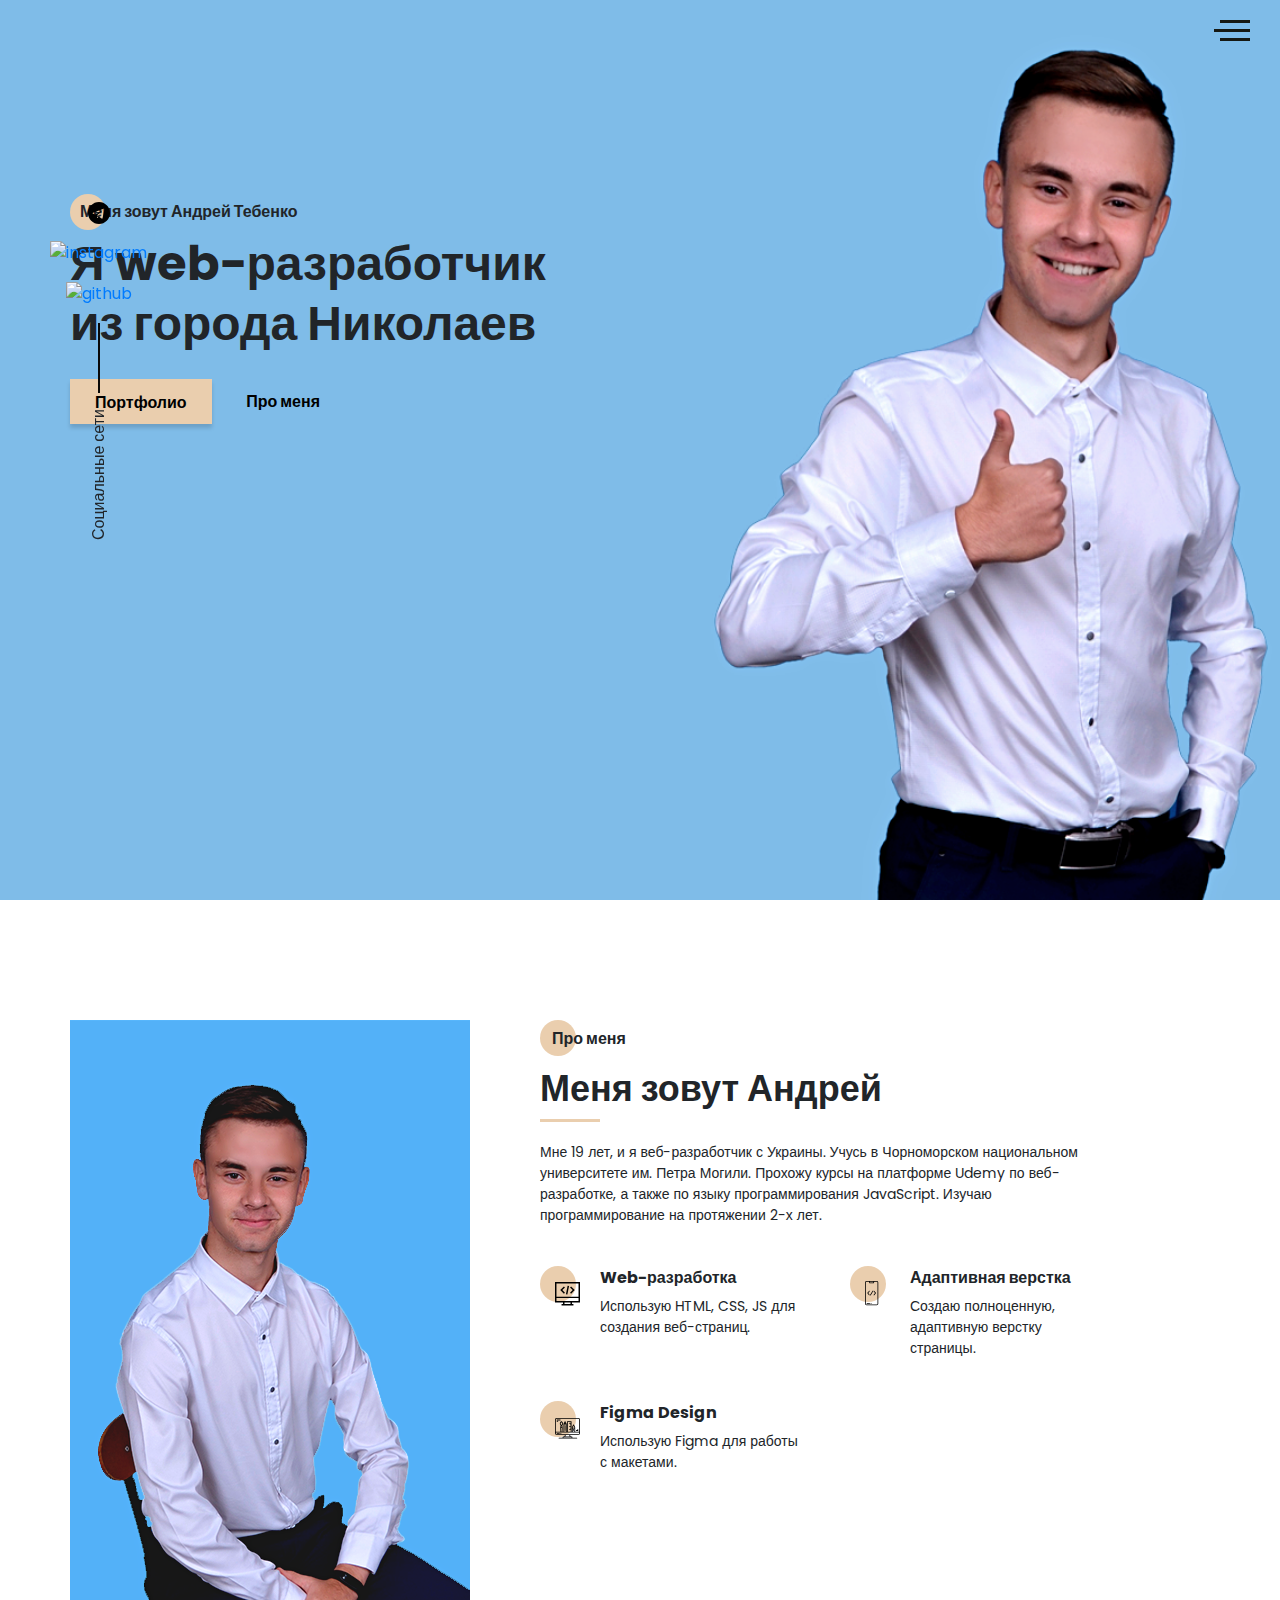
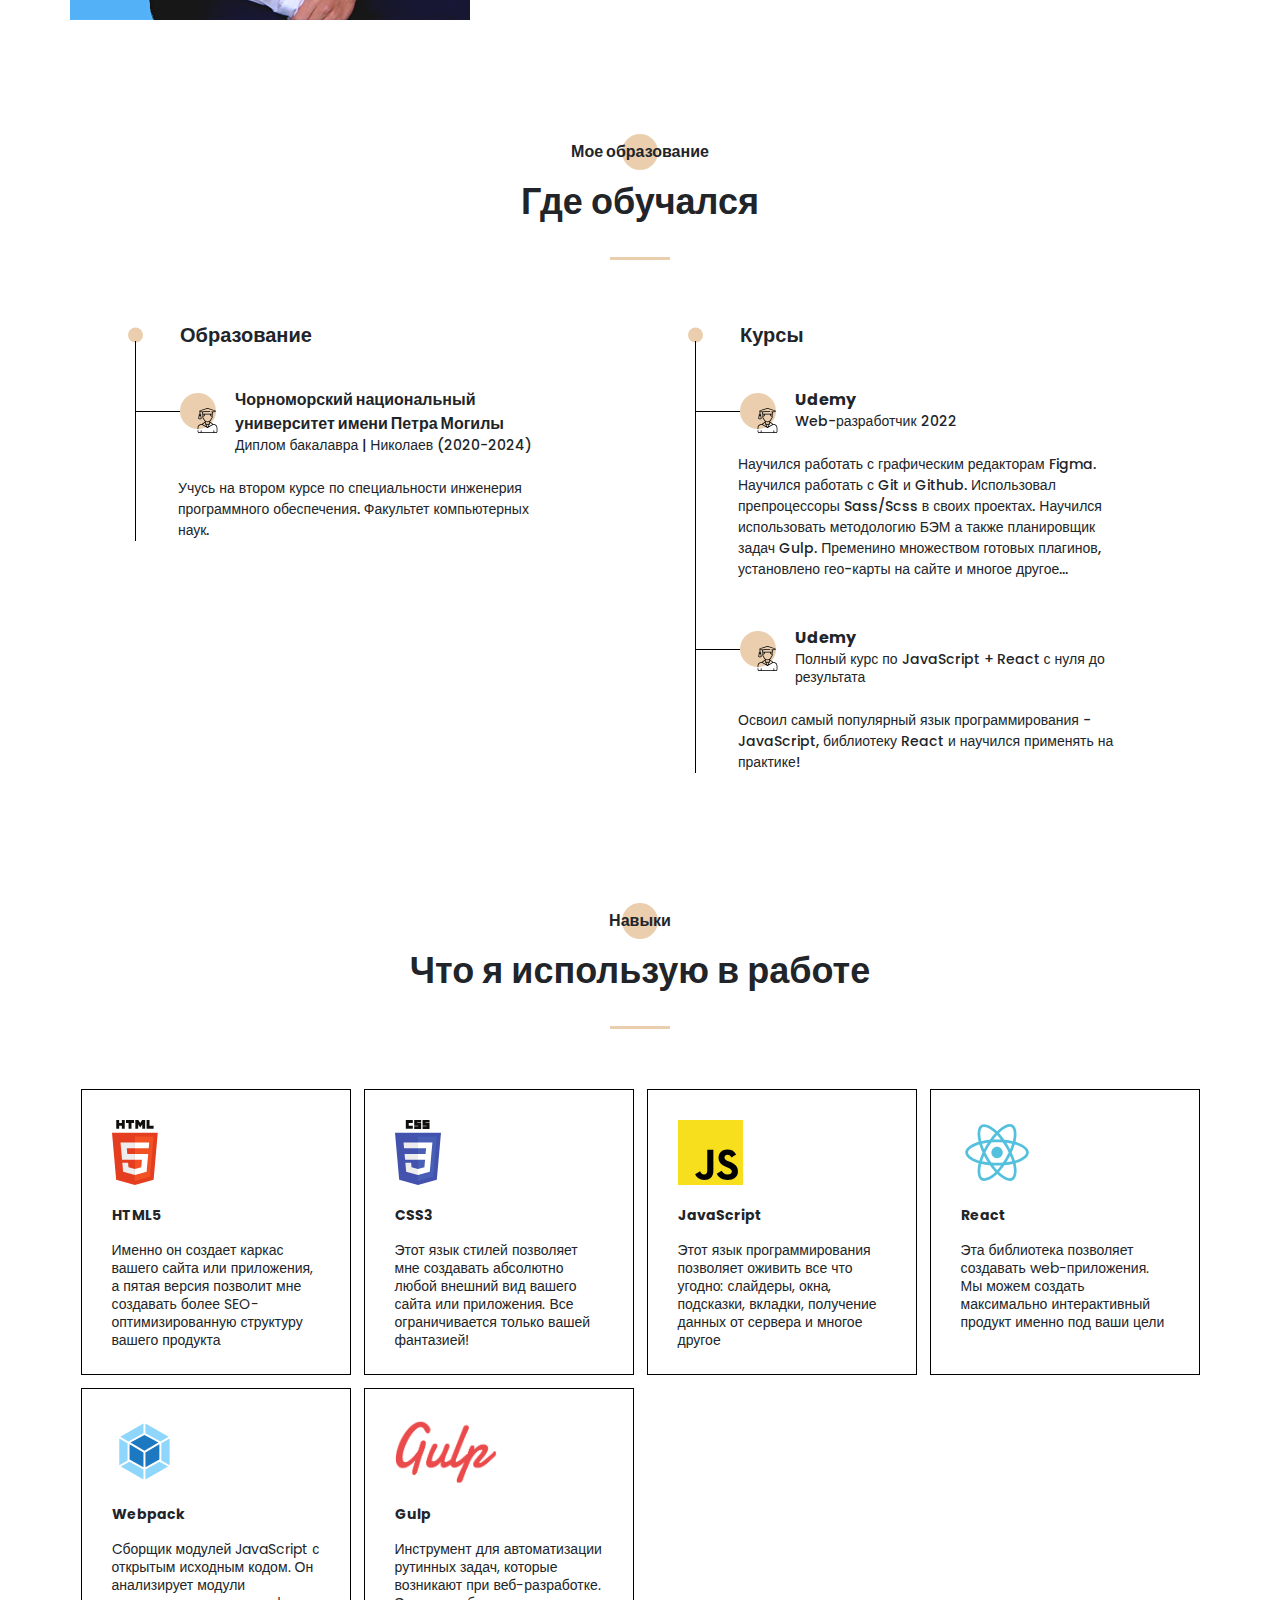
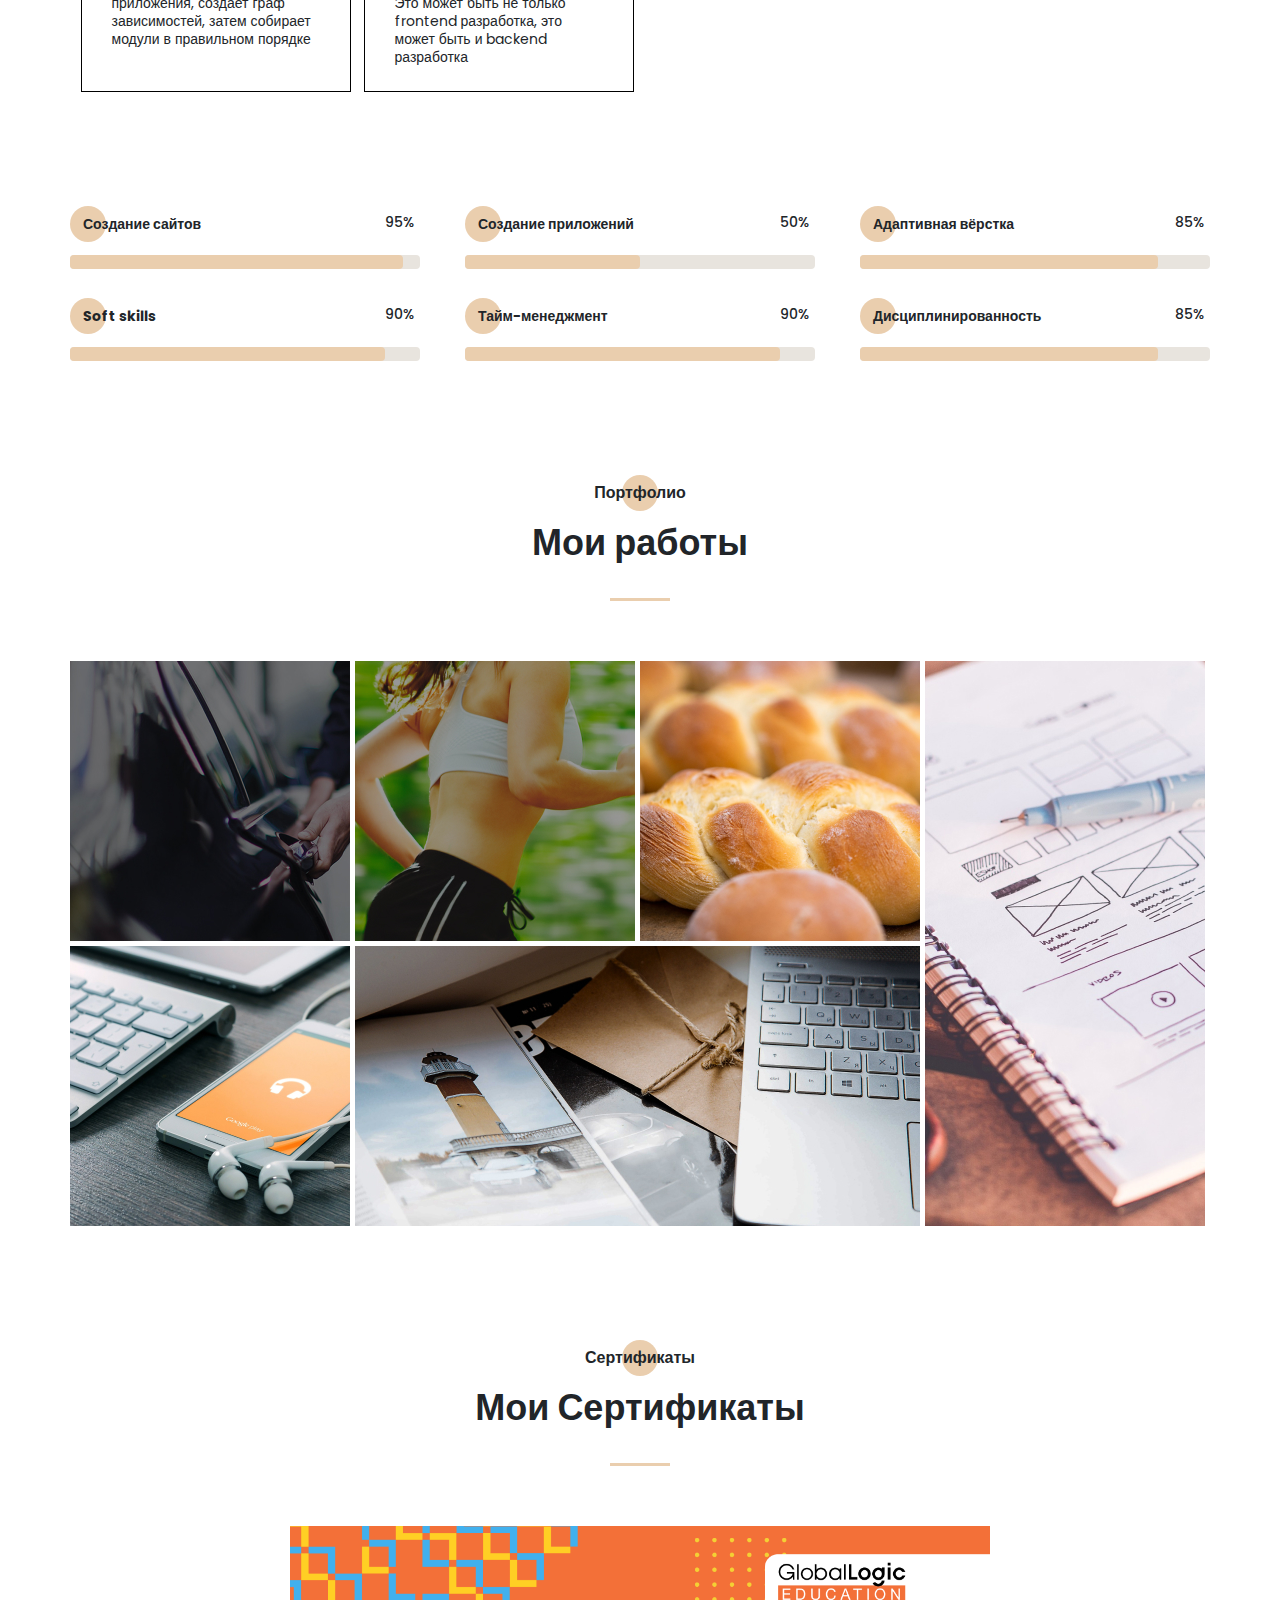
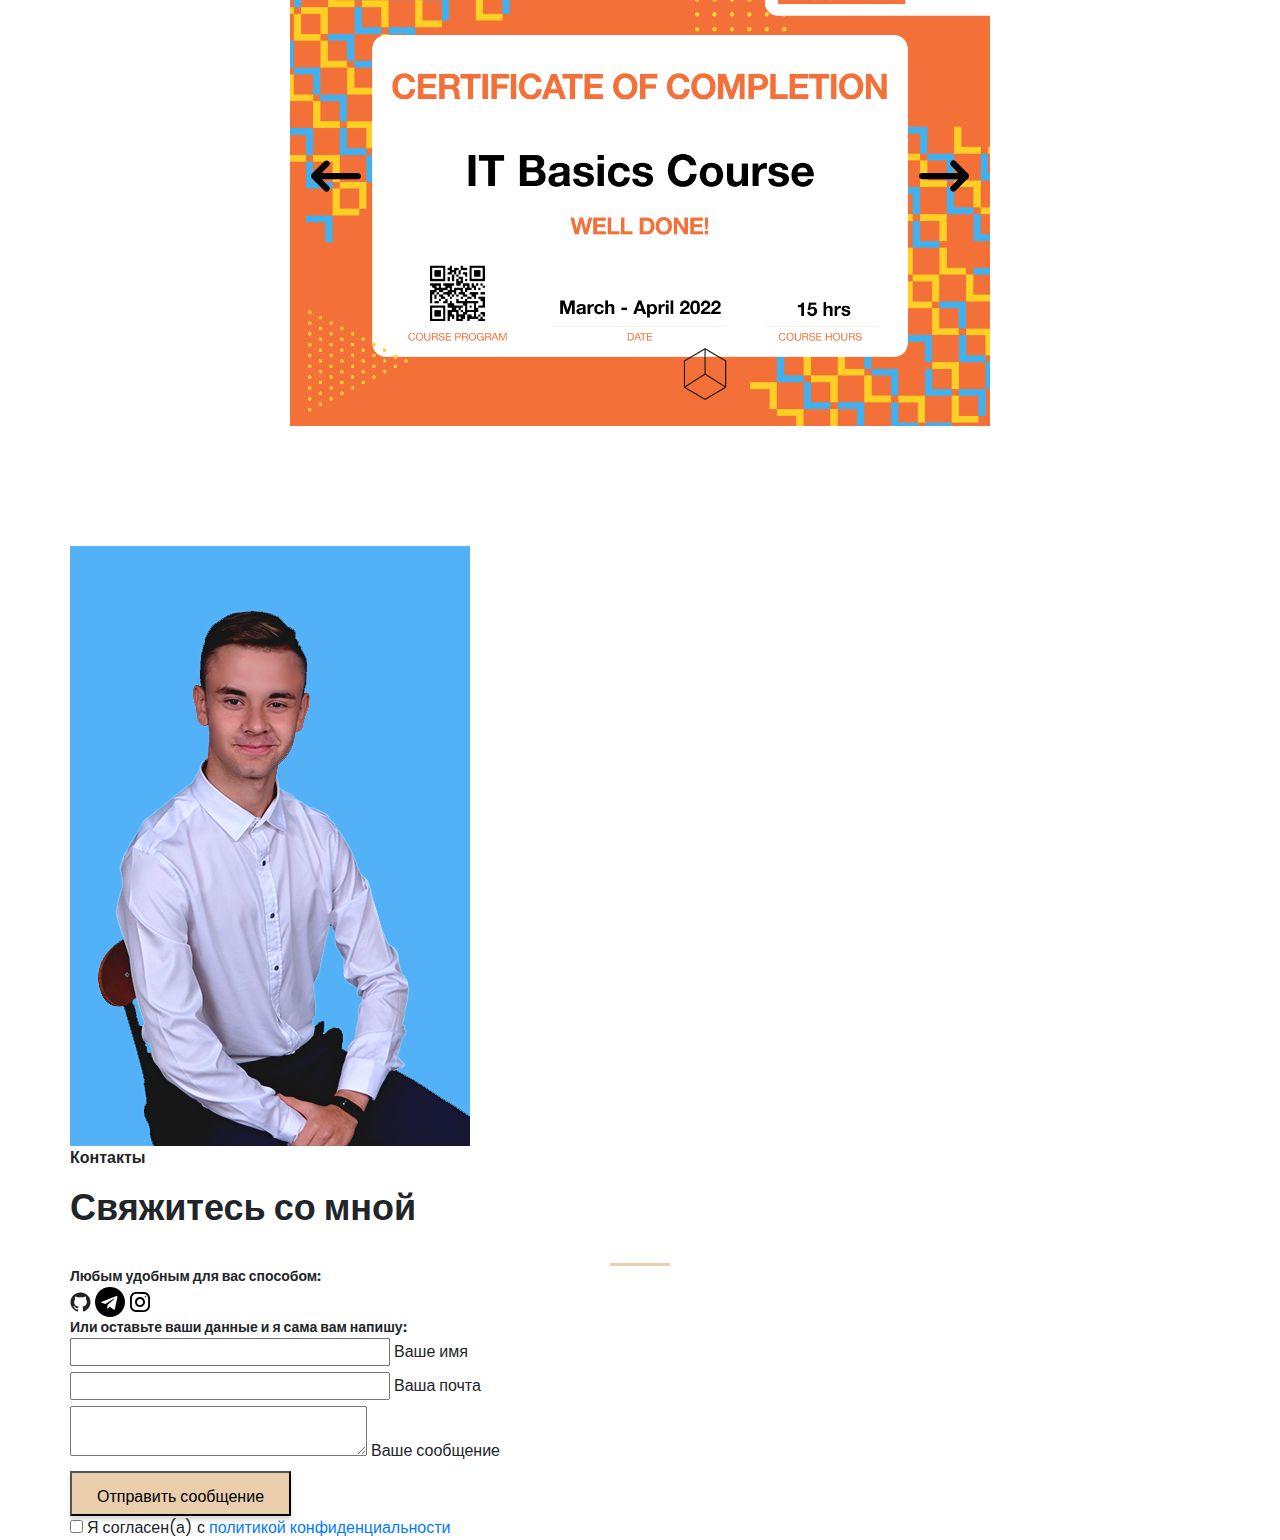
==== commit 71f67f40: "Added the contact section to the project" ====
--- a/src/index.html
+++ b/src/index.html
@@ -26,18 +26,18 @@
                     <img src="icons/menu/close.svg" alt="close">
                 </div>
                 <ul class="menu__list">
-                    <li class="menu__link"><a href="#">про меня</a></li>
-                    <li class="menu__link"><a href="#">где обучался</a></li>
-                    <li class="menu__link"><a href="#">мои навыки</a></li>
-                    <li class="menu__link"><a href="#">мои работы</a></li>
-                    <li class="menu__link"><a href="#">прайс-лист</a></li>
-                    <li class="menu__link"><a href="#">контакты</a></li>
+                    <li class="menu__link"><a href="#about">про меня</a></li>
+                    <li class="menu__link"><a href="#resume">мое образование</a></li>
+                    <li class="menu__link"><a href="#skills">мои навыки</a></li>
+                    <li class="menu__link"><a href="#portfolio">мои работы</a></li>
+                    <li class="menu__link"><a href="#certificate">мои сертификаты</a></li>
+                    <li class="menu__link"><a href="#contacts">контакты</a></li>
                 </ul>
             </nav>
             <div class="menu__social">
-                <a href="#"><img src="icons/social/instagram.svg" alt="instagram"></a>
-                <a href="#"><img src="icons/social/telegram.svg" alt="telegram"></a>
-                <a href="#"><img src="icons/social/github.svg" alt="github"></a>
+                <a href="https://www.instagram.com/andrewtebenko/" target="_blank"><img src="icons/social/instagram.svg" alt="instagram"></a>
+                <a href="https://t.me/andrewtebenko" target="_blank"><img src="icons/social/telegram.svg" alt="telegram"></a>
+                <a href="https://github.com/andrewtebenko/andrewtebenko" target="_blank"><img src="icons/social/github.svg" alt="github"></a>
             </div>
         </div>
         <div class="menu__overlay"></div>
@@ -57,7 +57,7 @@
             </div>
         </div>
     </section>
-    <section class="about">
+    <section class="about" id="about">
         <div class="container">
             <div class="about__wrapper">
                 <div class="about__photo">
@@ -108,7 +108,7 @@
             </div>
         </div>
     </section>
-    <section class="resume">
+    <section class="resume" id="resume">
         <div class="container">
             <h2 class="title title_fz16 title__section-title">Мое образование</h2>
             <div class="title title_fz36 title__section-subtitle">Где обучался</div>
@@ -175,7 +175,7 @@
             </div>
         </div>
     </section>
-    <section class="skills">
+    <section class="skills" id="skills">
         <div class="container">
             <h2 class="title title_fz16 title__section-title">Навыки</h2>
             <div class="title title_fz36 title__section-subtitle">Что я использую в работе</div>
@@ -282,7 +282,7 @@
             </div>
         </div>
     </section>
-    <section class="portfolio">
+    <section class="portfolio" id="portfolio">
         <div class="container">
             <h2 class="title title_fz16 title__section-title">Портфолио</h2>
             <div class="title title_fz36 title__section-subtitle">Мои работы</div>
@@ -321,7 +321,7 @@
             </div>
         </div>
     </section>
-    <section class="certificate">
+    <section class="certificate" id="certificate">
         <div class="container">
             <h2 class="title title_fz16 title__section-title">Сертификаты</h2>
             <div class="title title_fz36 title__section-subtitle">Мои Сертификаты</div>
@@ -339,6 +339,58 @@
             </div>
         </div>
     </section>
+    <section class="contacts" id="contacts">
+        <div class="container">
+            <div class="contacts__wrapper">
+                <div class="contacts__photo">
+                    <img src="img/main_photo.png" alt="person">
+                </div>
+                <div class="contacts__description">
+                    <h2 class="title title_fz16 contacts__subtitle">Контакты</h2>
+                    <div class="title title_fz36">Свяжитесь со мной</div>
+                    <div class="divider contacts__divider"></div>
+                    <div class="title title_fz14 contacts__text">
+                        Любым удобным для вас способом:
+                    </div>
+                    <div class="contacts__social">
+                        <a href="https://github.com/andrewtebenko/andrewtebenko" target="_blank" class="contacts__link">
+                            <img src="icons/social/Github.svg" alt="github">
+                        </a>
+                        <a href="https://t.me/andrewtebenko" target="_blank" class="contacts__link">
+                            <img src="icons/social/telegram.svg" alt="telegram">
+                        </a>
+                        <a href="https://www.instagram.com/andrewtebenko/" target="_blank" class="contacts__link">
+                            <img src="icons/social/Instagram.svg" alt="instagram">
+                        </a>
+                    </div>
+                    <div class="title title_fz14 contacts__text">
+                        Или оставьте ваши данные и я сама вам напишу:
+                    </div>
+                        <form action="#" class="contacts__form">
+                            <div class="contacts__input">
+                                <input required name="name" id="name" type="text">
+                                <label for="name">Ваше имя</label>
+                            </div>
+                            <div class="contacts__input">
+                                <input required name="email" id="email" type="email">
+                                <label for="email">Ваша почта</label>
+                            </div>
+                            <div class="contacts__textarea">
+                                <textarea name="text" id="text"></textarea>
+                                <label for="text">Ваше сообщение</label>
+                            </div>
+                            <div class="contacts__triggers">
+                                <button class="contacts__btn btn">Отправить сообщение</button>
+                                <div class="contacts__policy">
+                                    <input required type="checkbox">
+                                    <span>Я согласен(а) с <a href="/policy.html" target="_blank">политикой конфиденциальности</a></span>
+                                </div>
+                            </div>
+                        </form>
+                </div>
+            </div>
+        </div>
+    </section>
     <script src="js/script.js"></script>
 </body>
 </html>
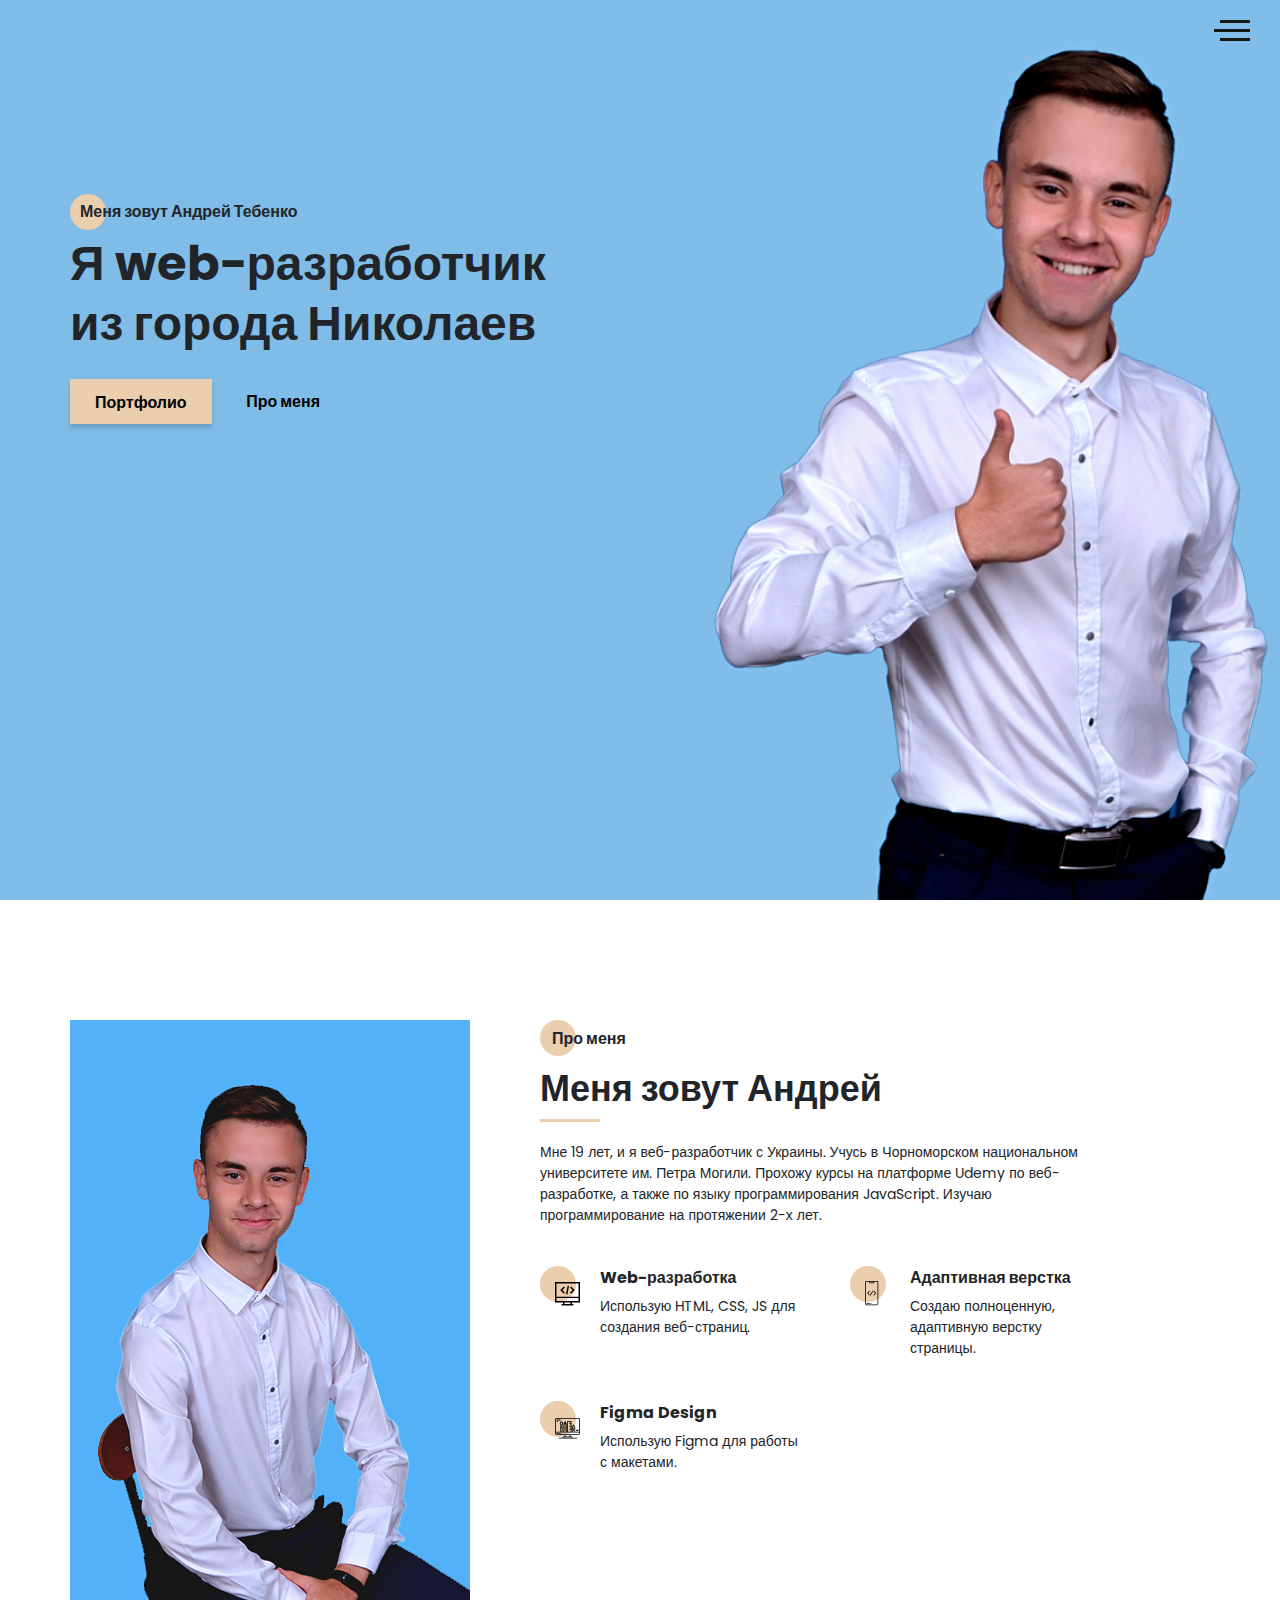
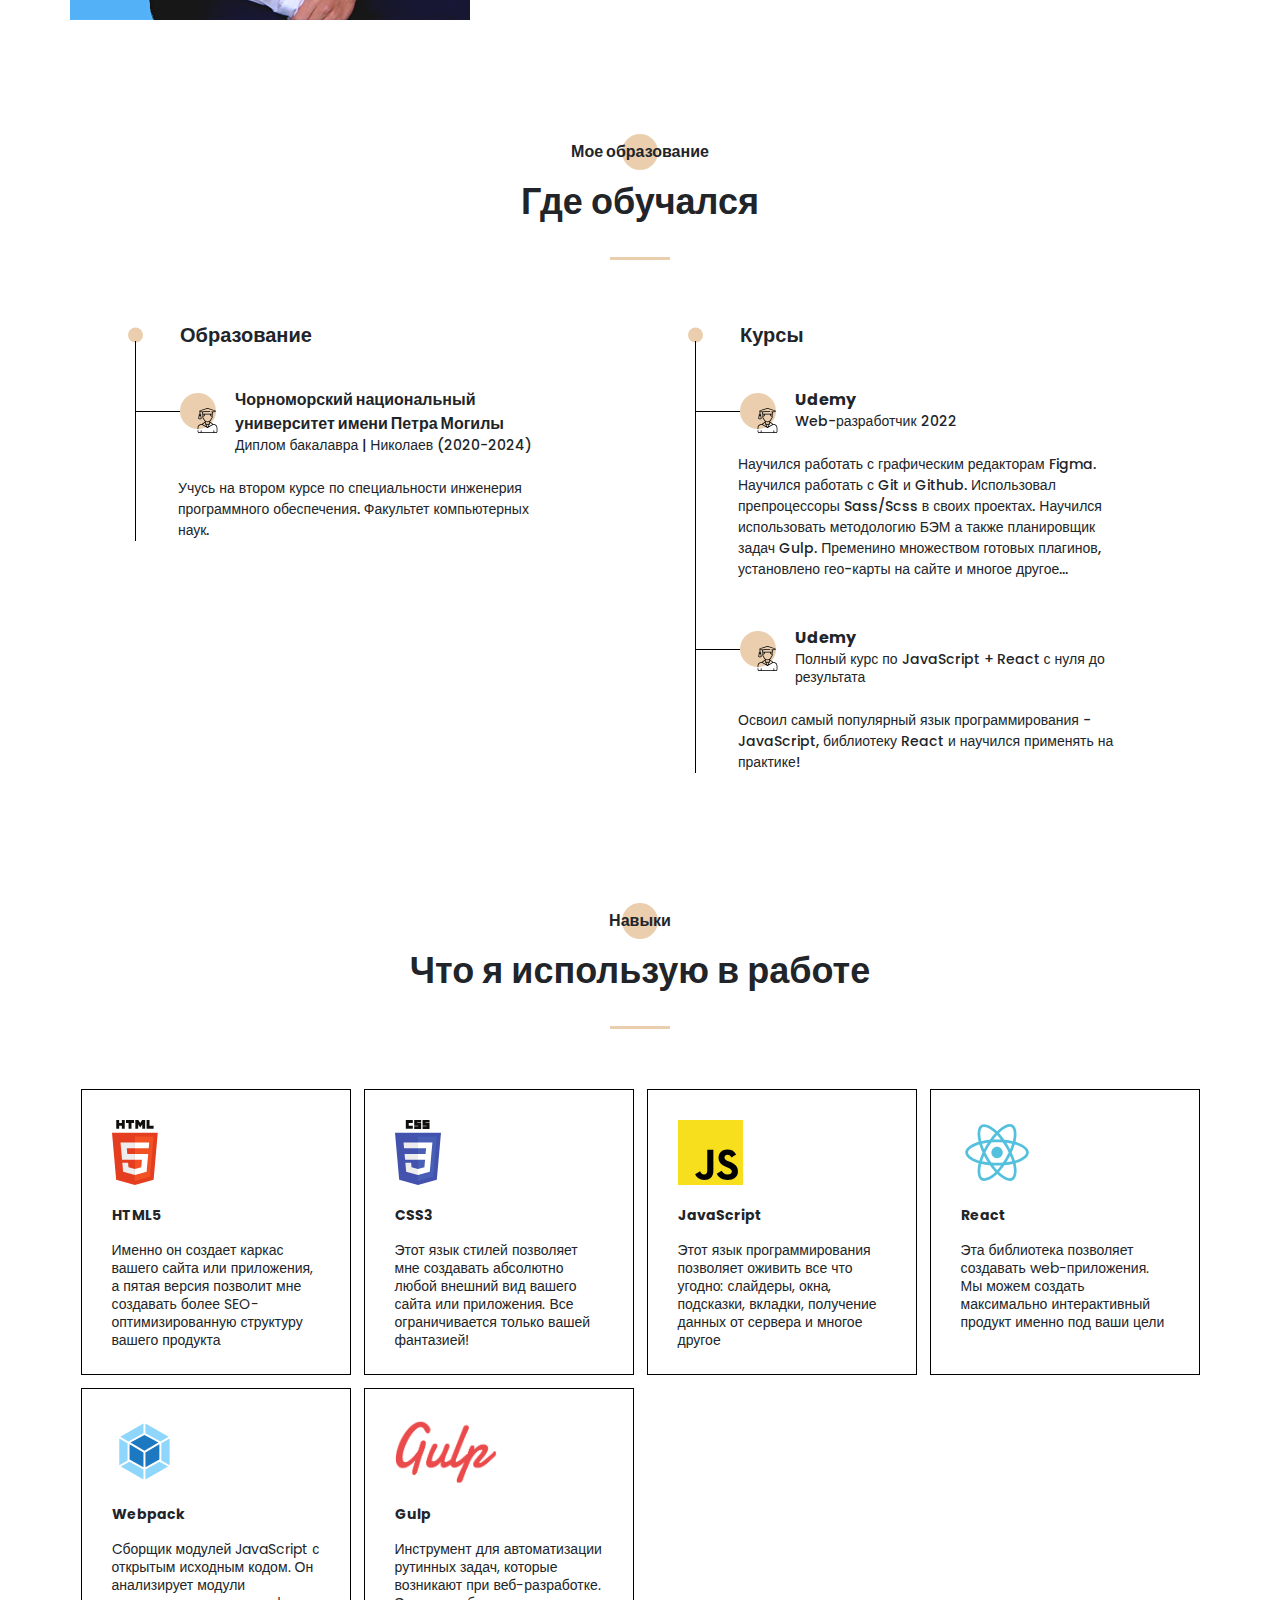
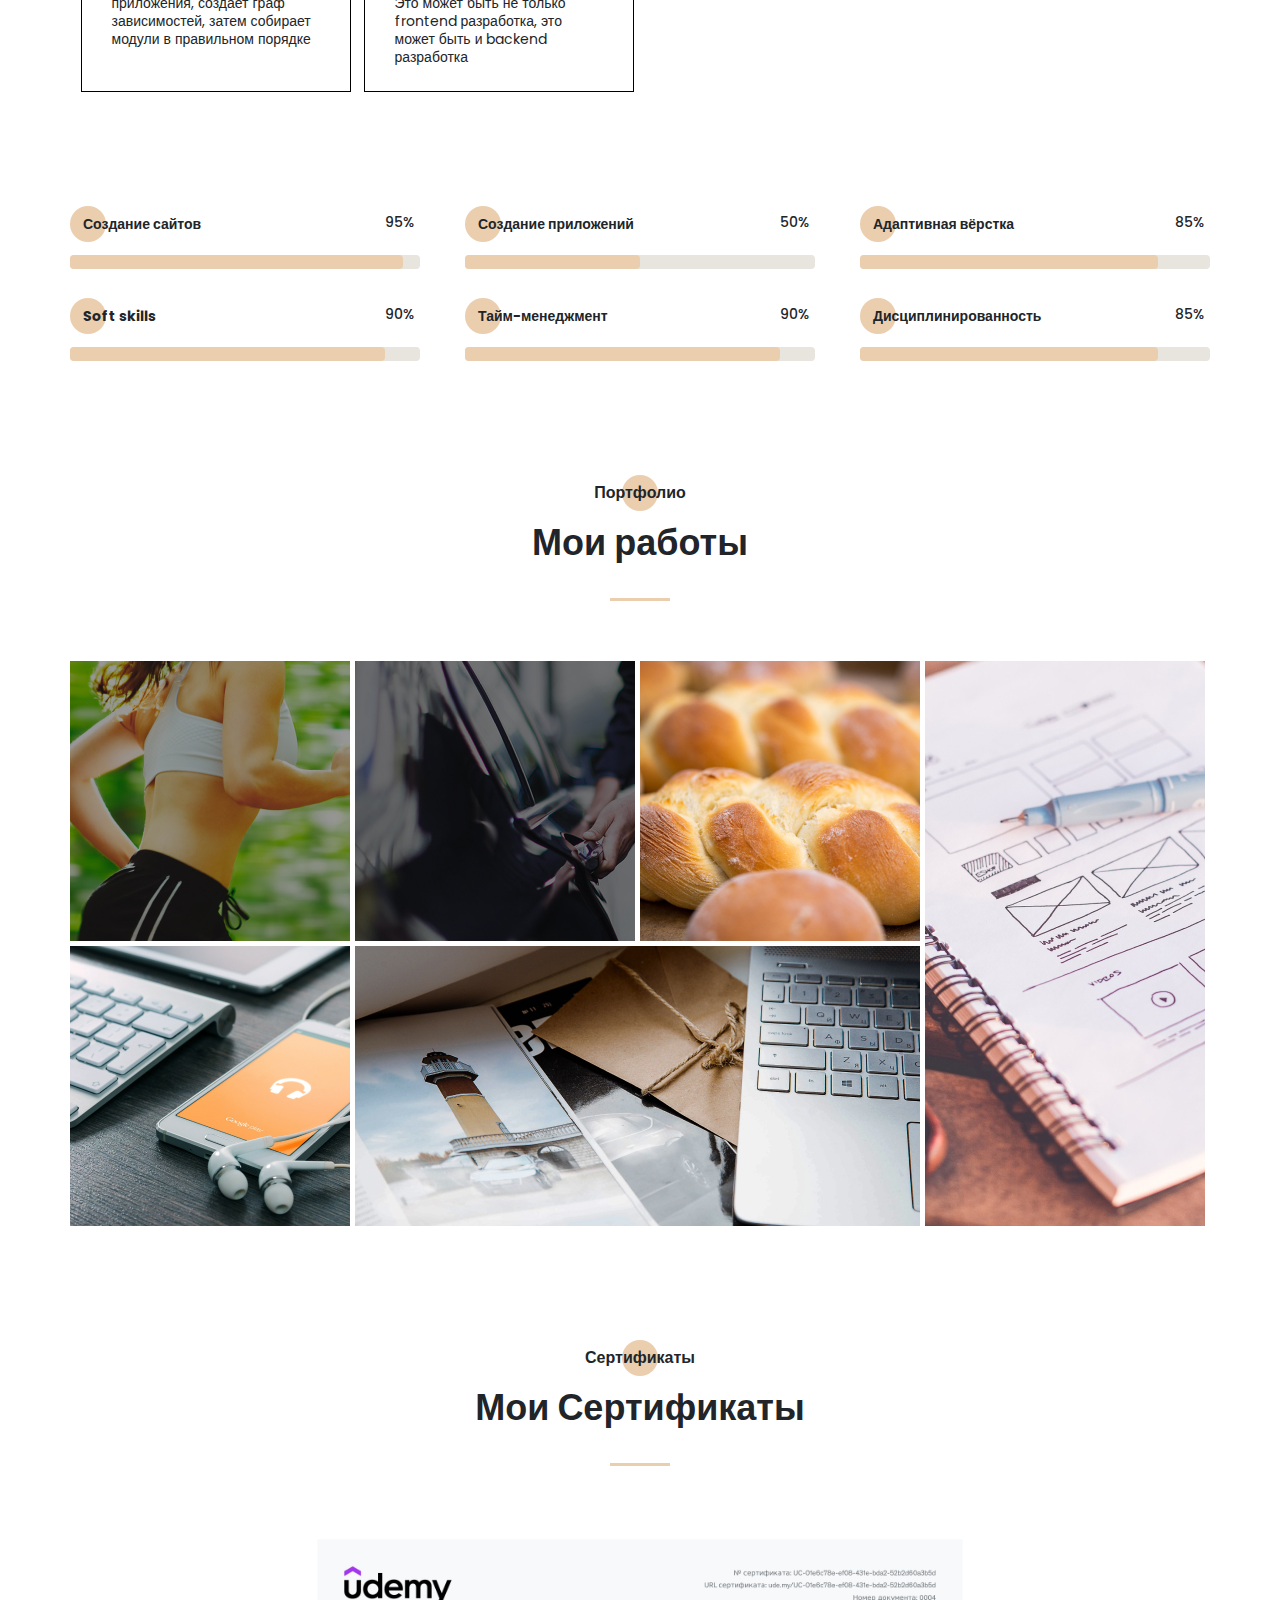
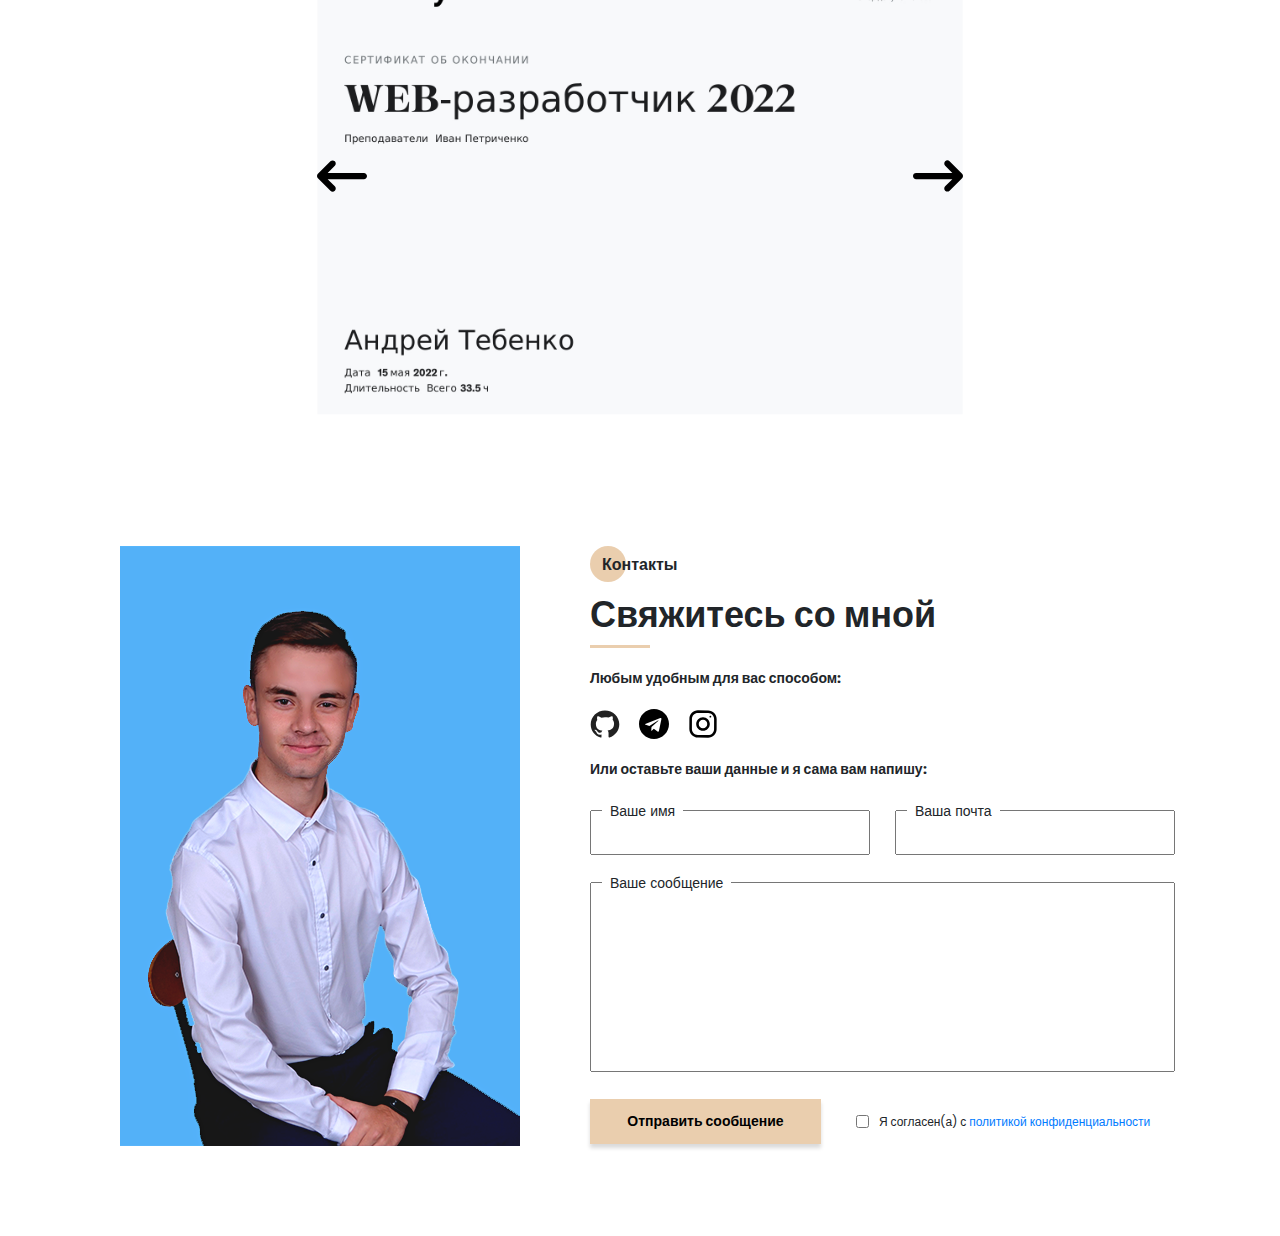
==== commit ad295059: "Changed some blocks" ====
--- a/src/index.html
+++ b/src/index.html
@@ -9,7 +9,6 @@
     <meta name="description" content="Здесь вы сможете ознакомиться с моими работами и узнать больше обо мне">
     <link rel="shortcut icon" type="image/png" href="icons/favicon/favicon.ico"/>
     <link rel="stylesheet" href="css/style.min.css">
-    <!-- <link rel="stylesheet" href="path/to/font-awesome/css/font-awesome.min.css"> -->
 </head>
 <body>
     <aside class="sidepanel">
@@ -27,10 +26,10 @@
                 </div>
                 <ul class="menu__list">
                     <li class="menu__link"><a href="#about">про меня</a></li>
-                    <li class="menu__link"><a href="#resume">мое образование</a></li>
+                    <li class="menu__link"><a href="#resume">образование</a></li>
                     <li class="menu__link"><a href="#skills">мои навыки</a></li>
                     <li class="menu__link"><a href="#portfolio">мои работы</a></li>
-                    <li class="menu__link"><a href="#certificate">мои сертификаты</a></li>
+                    <li class="menu__link"><a href="#certificate">сертификаты</a></li>
                     <li class="menu__link"><a href="#contacts">контакты</a></li>
                 </ul>
             </nav>
@@ -52,8 +51,8 @@
             <div class="title title_fz16 promo__subtitle">Меня зовут Андрей Тебенко</div>
             <h1 class="title title_fz48 promo__title">Я web-разработчик из города Николаев</h1>
             <div class="promo__btns">
-                <a href="#" class="promo__link btn">Портфолио</a>
-                <a href="#" class="promo__link">Про меня</a>
+                <a href="#portfolio" class="promo__link btn">Портфолио</a>
+                <a href="#about" class="promo__link">Про меня</a>
             </div>
         </div>
     </section>
@@ -61,7 +60,11 @@
         <div class="container">
             <div class="about__wrapper">
                 <div class="about__photo">
-                    <img src="img/main_photo.png" alt="person">
+                    <picture>
+                        <source media="(max-width: 768px)" srcset="img/main_min_photo.png">
+                        <source media="(min-width: 577px)" srcset="img/main_photo.png">
+                        <img src="img/main_photo.png" alt="person">
+                    </picture>
                 </div>
                 <div class="about__description">
                     <div class="about__representation">
@@ -289,13 +292,13 @@
             <div class="divider"></div>
             <div class="portfolio__wrapper">
                 <div class="portfolio__item">
-                    <a href="https://andrewtebenko.github.io/engineering_works/" target="_blank">
-                        <img src="img/works/uber.jpg" alt="uber">
-                    </a>
-                </div>
-                <div class="portfolio__item">
                     <a href="https://andrewtebenko.github.io/pulse/src/" target="_blank">
                         <img src="img/works/pulse.jpg" alt="pulse">
+                    </a>
+                </div>
+                <div class="portfolio__item">
+                    <a href="https://andrewtebenko.github.io/engineering_works/" target="_blank">
+                        <img src="img/works/uber.jpg" alt="uber">
                     </a>
                 </div>
                 <div class="portfolio__item">
@@ -330,11 +333,10 @@
                 <img src="img/arrow/arrow-left.svg" id="btn-previous" alt="arrow">
                 <img src="img/arrow/arrow-right.svg" id="btn-next" alt="arrow">
                 <div class="certificate__slides">
-                    <img src="img/certificate/certificate.webp" id="lastClone" alt="certificate">
+                    <img src="img/certificate/certificate_globallogic.png" id="lastClone" alt="certificate">
+                    <img src="img/certificate/certificate_udemy.jpg" alt="certificate">
                     <img src="img/certificate/certificate_globallogic.png" alt="certificate">
-                    <img src="img/certificate/2.webp" alt="certificate">
-                    <img src="img/certificate/certificate.webp" alt="certificate">
-                    <img src="img/certificate/certificate_globallogic.png" id="firstClone" alt="certificate">
+                    <img src="img/certificate/certificate_udemy.jpg" id="firstClone" alt="certificate">
                 </div>
             </div>
         </div>
--- a/src/css/style.min.css
+++ b/src/css/style.min.css
@@ -4,4 +4,4 @@
  * Copyright 2011-2019 Twitter, Inc.
  * Licensed under MIT (https://github.com/twbs/bootstrap/blob/master/LICENSE)
  * Forked from Normalize.css, licensed MIT (https://github.com/necolas/normalize.css/blob/master/LICENSE.md)
- */@import url(https://fonts.googleapis.com/css2?family=Poppins:wght@500;700&display=swap);*,::after,::before{box-sizing:border-box}html{font-family:sans-serif;line-height:1.15;-webkit-text-size-adjust:100%;-webkit-tap-highlight-color:transparent}article,aside,figcaption,figure,footer,header,hgroup,main,nav,section{display:block}body{margin:0;font-family:-apple-system,BlinkMacSystemFont,"Segoe UI",Roboto,"Helvetica Neue",Arial,"Noto Sans",sans-serif,"Apple Color Emoji","Segoe UI Emoji","Segoe UI Symbol","Noto Color Emoji";font-size:1rem;font-weight:400;line-height:1.5;color:#212529;text-align:left;background-color:#fff}[tabindex="-1"]:focus{outline:0!important}hr{box-sizing:content-box;height:0;overflow:visible}h1,h2,h3,h4,h5,h6{margin-top:0;margin-bottom:.5rem}p{margin-top:0;margin-bottom:1rem}abbr[data-original-title],abbr[title]{text-decoration:underline;-webkit-text-decoration:underline dotted;text-decoration:underline dotted;cursor:help;border-bottom:0;-webkit-text-decoration-skip-ink:none;text-decoration-skip-ink:none}address{margin-bottom:1rem;font-style:normal;line-height:inherit}dl,ol,ul{margin-top:0;margin-bottom:1rem}ol ol,ol ul,ul ol,ul ul{margin-bottom:0}dt{font-weight:700}dd{margin-bottom:.5rem;margin-left:0}blockquote{margin:0 0 1rem}b,strong{font-weight:bolder}small{font-size:80%}sub,sup{position:relative;font-size:75%;line-height:0;vertical-align:baseline}sub{bottom:-.25em}sup{top:-.5em}a{color:#007bff;text-decoration:none;background-color:transparent}a:hover{color:#0056b3;text-decoration:underline}a:not([href]):not([tabindex]){color:inherit;text-decoration:none}a:not([href]):not([tabindex]):focus,a:not([href]):not([tabindex]):hover{color:inherit;text-decoration:none}a:not([href]):not([tabindex]):focus{outline:0}code,kbd,pre,samp{font-family:SFMono-Regular,Menlo,Monaco,Consolas,"Liberation Mono","Courier New",monospace;font-size:1em}pre{margin-top:0;margin-bottom:1rem;overflow:auto}figure{margin:0 0 1rem}img{vertical-align:middle;border-style:none}svg{overflow:hidden;vertical-align:middle}table{border-collapse:collapse}caption{padding-top:.75rem;padding-bottom:.75rem;color:#6c757d;text-align:left;caption-side:bottom}th{text-align:inherit}label{display:inline-block;margin-bottom:.5rem}button{border-radius:0}button:focus{outline:1px dotted;outline:5px auto -webkit-focus-ring-color}button,input,optgroup,select,textarea{margin:0;font-family:inherit;font-size:inherit;line-height:inherit}button,input{overflow:visible}button,select{text-transform:none}select{word-wrap:normal}[type=button],[type=reset],[type=submit],button{-webkit-appearance:button}[type=button]:not(:disabled),[type=reset]:not(:disabled),[type=submit]:not(:disabled),button:not(:disabled){cursor:pointer}[type=button]::-moz-focus-inner,[type=reset]::-moz-focus-inner,[type=submit]::-moz-focus-inner,button::-moz-focus-inner{padding:0;border-style:none}input[type=checkbox],input[type=radio]{box-sizing:border-box;padding:0}input[type=date],input[type=datetime-local],input[type=month],input[type=time]{-webkit-appearance:listbox}textarea{overflow:auto;resize:vertical}fieldset{min-width:0;padding:0;margin:0;border:0}legend{display:block;width:100%;max-width:100%;padding:0;margin-bottom:.5rem;font-size:1.5rem;line-height:inherit;color:inherit;white-space:normal}progress{vertical-align:baseline}[type=number]::-webkit-inner-spin-button,[type=number]::-webkit-outer-spin-button{height:auto}[type=search]{outline-offset:-2px;-webkit-appearance:none}[type=search]::-webkit-search-decoration{-webkit-appearance:none}::-webkit-file-upload-button{font:inherit;-webkit-appearance:button}output{display:inline-block}summary{display:list-item;cursor:pointer}template{display:none}[hidden]{display:none!important}*{font-family:Poppins,sans-serif;margin:0;padding:0}.container{width:1140px;margin:0 auto}.divider{margin:25px auto 0 auto;width:60px;height:3px;background-color:#eaceae}.promo{min-height:100vh;position:relative;padding:200px 0 362px 0;background:url(../img/main_bg.png) no-repeat 50%/cover}.promo__title{width:535px;margin-top:10px}.promo__subtitle{position:relative;padding-left:10px;z-index:2}.promo__subtitle:before{content:"";position:absolute;top:-25%;left:0;z-index:-1;width:36px;height:36px;border-radius:100%;background:#eaceae}.promo__btns{margin-top:25px;display:flex;align-items:center;justify-content:space-between;width:250px}.promo__link{color:#000;font-weight:700}.promo__link:hover{color:#000;text-decoration:none}.title{font-weight:700;font-size:36px;line-height:60px}.title_fz14{font-size:14px;line-height:21px}.title_fz16{font-size:16px;line-height:24px}.title_fz20{font-size:20px;line-height:30px}.title_fz36{font-size:36px}.title_fz48{font-size:48px}.title__section-title{position:relative;text-align:center}.title__section-title:before{content:"";position:absolute;top:-25%;left:0;z-index:-1;width:36px;height:36px;border-radius:100%;background:#eaceae}.title__section-title:before{top:-6px;left:50%;transform:translateX(-50%)}.title__section-subtitle{text-align:center}.btn{height:45px;padding:12px 25px;background:#eaceae;box-shadow:0 4px 4px rgba(0,0,0,.15);transition:all 1s ease}.btn:hover{box-shadow:1px 1px 15px #000}.sidepanel{position:fixed;top:200px;left:50px;display:flex;flex-direction:column;justify-content:space-between;align-items:center;height:340px;z-index:3}.sidepanel__link img{width:22px;height:22px}.sidepanel__divider{height:70px;width:2px;background-color:#090909}.sidepanel__text{-ms-writing-mode:tb-lr;writing-mode:vertical-lr;transform:rotate(180deg)}.hamburger{position:absolute;top:20px;right:30px;height:21px;display:flex;flex-direction:column;justify-content:space-between;align-items:flex-end;cursor:pointer}.hamburger span{display:block;width:30px;height:3px;background:#151812}.hamburger span.long{width:36px}.menu{position:fixed;top:0;left:-100%;width:100%;height:100%;z-index:10;visibility:hidden;opacity:0;transition:all .6s}.menu.active{left:0;visibility:visible;opacity:1}.menu__block{transition:all .6s;position:relative;width:345px;height:100%;padding-top:140px;padding-left:40px;z-index:10;background-color:#eaceae}.menu__close{position:absolute;top:25px;right:25px;cursor:pointer}.menu__list{list-style-type:none;padding-left:35px}.menu__link{position:relative;font-weight:700;font-size:24px;line-height:36px;margin-bottom:15px}.menu__link:before{content:"";width:15px;height:15px;border:1px solid #000;position:absolute;left:-35px;top:13px;border-radius:100%;transition:all .6s}.menu__link:hover:before{box-shadow:4px 3px 20px #000}.menu__link a{color:#fff;text-decoration:none}.menu__link a:hover{box-shadow:5px 5px 30px #000}.menu__social{position:absolute;bottom:50px;left:50%;transform:translateX(-50%);width:90px;display:flex;justify-content:space-between;align-items:center}.menu__social img{width:22px;height:22px}.menu__overlay{position:fixed;top:0;left:0;width:100%;height:100%;background-color:#fff;opacity:.75}.about{padding-top:120px}.about__wrapper{display:grid;grid-template-columns:400px 640px;align-items:center;-moz-column-gap:70px;column-gap:70px}.about__description{padding-top:6px}.about__subtitle{position:relative;padding:1px 0 0 12px;z-index:2}.about__subtitle:before{content:"";position:absolute;top:-25%;left:0;z-index:-1;width:36px;height:36px;border-radius:100%;background:#eaceae}.about__divider{margin:0}.about__text{padding-top:20px;font-size:14px;line-height:21px;max-width:580px}.about__photo{grid-row:1/3}.about__photo img{max-width:100%}.about__skills{margin-top:40px;display:grid;grid-template-columns:repeat(2,260px);grid-template-rows:repeat(2,minmax(115px,auto));-moz-column-gap:50px;column-gap:50px;row-gap:20px}.about__skills-item{display:grid;grid-template-columns:40px 200px;-moz-column-gap:20px;column-gap:20px}.about__skills-circle{position:relative;padding:15px 0 0 15px}.about__skills-circle:before{content:"";position:absolute;top:-25%;left:0;z-index:-1;width:36px;height:36px;border-radius:100%;background:#eaceae}.about__skills-circle:before{top:0}.about__skills-text{margin-top:6px;margin-bottom:0;max-width:200px;font-size:14px}.resume{padding-top:120px}.resume__wrapper{margin:60px 65px 0 65px;display:grid;grid-template-columns:repeat(2,425px);-moz-column-gap:135px;column-gap:135px;row-gap:40px}.resume__column-title{position:relative;padding-left:45px}.resume__column-title:before{content:"";position:absolute;left:-7px;top:50%;transform:translateY(-50%);width:15px;height:15px;border-radius:100%;background-color:#eaceae}.resume__column ul{list-style-type:none}.resume__column ul li{position:relative}.resume__column ul li:after{position:absolute;content:"";top:-17px;height:calc(100% + 17px);width:1px;background-color:#000}.resume__item{position:relative}.resume__item:before{position:absolute;content:"";width:45px;top:53px;height:1px;background-color:#000}.resume__item-head{position:relative;padding:30px 0 0 100px}.resume__item-head h4{margin-bottom:0}.resume__item-description{font-size:14px;font-weight:500;margin-top:12px;margin-bottom:0;padding:12px 0 0 43px}.resume__item-icon{position:absolute;top:35px;left:45px}.resume__item-icon:before{content:"";position:absolute;top:-25%;left:0;z-index:-1;width:36px;height:36px;border-radius:100%;background:#eaceae}.resume__item-icon img{position:absolute;top:15px;left:17px}.resume__item-location{font-size:14px;font-weight:500;line-height:18px}.skills{padding:120px 0}.skills__wrapper{padding:60px 10px 120px 10px;display:grid;justify-content:center;grid-template-columns:repeat(4,270px);gap:13px}.skills-item{transition:all .4s;border:1px solid #000}.skills-item:hover{filter:drop-shadow(6px 8px 6px #eaceae)}.skills__block{padding:30px 30px 25px 30px}.skills__block img{max-height:65px}.skills__block h4{margin-top:20px}.skills__description{margin-top:15px;margin-bottom:0;font-size:14px;line-height:18px}.skills__progress{display:grid;grid-template-columns:repeat(3,350px);-moz-column-gap:45px;column-gap:45px;row-gap:35px}.skills__progress-item{display:grid;grid-template-columns:190px 35px;justify-content:space-between;align-items:space-between}.skills__progress-title{padding:2px 0 0 13px;position:relative}.skills__progress-title:before{content:"";position:absolute;top:-25%;left:0;z-index:-1;width:36px;height:36px;border-radius:100%;background:#eaceae}.skills__progress-title:before{content:"";position:absolute}.skills__progress-counter{font-size:14px;line-height:21px;font-weight:500}.skills__progress-line{width:350px;height:14px;margin-top:20px;background-color:#e8e4de;border-radius:4px;grid-column:1/3}.skills__progress-line span{display:block;height:100%;background-color:#eaceae;border-radius:4px}.portfolio__subtitle{text-align:center}.portfolio__wrapper{margin-top:60px;display:grid;grid-template:repeat(2,280px)/repeat(4,280px);grid-auto-rows:280px;gap:5px}.portfolio__wrapper .vertical{grid-row:1/3;grid-column:4/5}.portfolio__wrapper .horizonal{grid-row:2/3;grid-column:2/4}.portfolio__item{transition:all .6s}.portfolio__item img{width:100%}.portfolio__item:hover{filter:opacity(70%)}.certificate{padding:120px 0}.certificate__wrapper{position:relative;max-width:700px;margin:60px auto 0 auto;overflow:hidden}.certificate__wrapper #btn-previous{position:absolute;width:50px;top:50%;transform:translateY(-50%);z-index:10;left:3%;font-size:30px;color:#00f;cursor:pointer}.certificate__wrapper #btn-next{position:absolute;width:50px;top:50%;transform:translateY(-50%);z-index:10;right:3%;font-size:30px;color:#00f;cursor:pointer}.certificate__slides{display:flex;width:100%;height:500px}.certificate__slides img{width:100%}+ */@import url(https://fonts.googleapis.com/css2?family=Poppins:wght@500;700&display=swap);*,::after,::before{box-sizing:border-box}html{font-family:sans-serif;line-height:1.15;-webkit-text-size-adjust:100%;-webkit-tap-highlight-color:transparent}article,aside,figcaption,figure,footer,header,hgroup,main,nav,section{display:block}body{margin:0;font-family:-apple-system,BlinkMacSystemFont,"Segoe UI",Roboto,"Helvetica Neue",Arial,"Noto Sans",sans-serif,"Apple Color Emoji","Segoe UI Emoji","Segoe UI Symbol","Noto Color Emoji";font-size:1rem;font-weight:400;line-height:1.5;color:#212529;text-align:left;background-color:#fff}[tabindex="-1"]:focus{outline:0!important}hr{box-sizing:content-box;height:0;overflow:visible}h1,h2,h3,h4,h5,h6{margin-top:0;margin-bottom:.5rem}p{margin-top:0;margin-bottom:1rem}abbr[data-original-title],abbr[title]{text-decoration:underline;-webkit-text-decoration:underline dotted;text-decoration:underline dotted;cursor:help;border-bottom:0;-webkit-text-decoration-skip-ink:none;text-decoration-skip-ink:none}address{margin-bottom:1rem;font-style:normal;line-height:inherit}dl,ol,ul{margin-top:0;margin-bottom:1rem}ol ol,ol ul,ul ol,ul ul{margin-bottom:0}dt{font-weight:700}dd{margin-bottom:.5rem;margin-left:0}blockquote{margin:0 0 1rem}b,strong{font-weight:bolder}small{font-size:80%}sub,sup{position:relative;font-size:75%;line-height:0;vertical-align:baseline}sub{bottom:-.25em}sup{top:-.5em}a{color:#007bff;text-decoration:none;background-color:transparent}a:hover{color:#0056b3;text-decoration:underline}a:not([href]):not([tabindex]){color:inherit;text-decoration:none}a:not([href]):not([tabindex]):focus,a:not([href]):not([tabindex]):hover{color:inherit;text-decoration:none}a:not([href]):not([tabindex]):focus{outline:0}code,kbd,pre,samp{font-family:SFMono-Regular,Menlo,Monaco,Consolas,"Liberation Mono","Courier New",monospace;font-size:1em}pre{margin-top:0;margin-bottom:1rem;overflow:auto}figure{margin:0 0 1rem}img{vertical-align:middle;border-style:none}svg{overflow:hidden;vertical-align:middle}table{border-collapse:collapse}caption{padding-top:.75rem;padding-bottom:.75rem;color:#6c757d;text-align:left;caption-side:bottom}th{text-align:inherit}label{display:inline-block;margin-bottom:.5rem}button{border-radius:0}button:focus{outline:1px dotted;outline:5px auto -webkit-focus-ring-color}button,input,optgroup,select,textarea{margin:0;font-family:inherit;font-size:inherit;line-height:inherit}button,input{overflow:visible}button,select{text-transform:none}select{word-wrap:normal}[type=button],[type=reset],[type=submit],button{-webkit-appearance:button}[type=button]:not(:disabled),[type=reset]:not(:disabled),[type=submit]:not(:disabled),button:not(:disabled){cursor:pointer}[type=button]::-moz-focus-inner,[type=reset]::-moz-focus-inner,[type=submit]::-moz-focus-inner,button::-moz-focus-inner{padding:0;border-style:none}input[type=checkbox],input[type=radio]{box-sizing:border-box;padding:0}input[type=date],input[type=datetime-local],input[type=month],input[type=time]{-webkit-appearance:listbox}textarea{overflow:auto;resize:vertical}fieldset{min-width:0;padding:0;margin:0;border:0}legend{display:block;width:100%;max-width:100%;padding:0;margin-bottom:.5rem;font-size:1.5rem;line-height:inherit;color:inherit;white-space:normal}progress{vertical-align:baseline}[type=number]::-webkit-inner-spin-button,[type=number]::-webkit-outer-spin-button{height:auto}[type=search]{outline-offset:-2px;-webkit-appearance:none}[type=search]::-webkit-search-decoration{-webkit-appearance:none}::-webkit-file-upload-button{font:inherit;-webkit-appearance:button}output{display:inline-block}summary{display:list-item;cursor:pointer}template{display:none}[hidden]{display:none!important}*{font-family:Poppins,sans-serif;margin:0;padding:0}.container{width:1140px;margin:0 auto}.divider{margin:25px auto 0 auto;width:60px;height:3px;background-color:#eaceae}.promo{min-height:100vh;position:relative;padding:200px 0 362px 0;background:url(../img/main_bg.png) no-repeat 50%/cover}.promo__title{width:535px;margin-top:10px}.promo__subtitle{position:relative;padding-left:10px;z-index:2}.promo__subtitle:before{content:"";position:absolute;top:-25%;left:0;z-index:-1;width:36px;height:36px;border-radius:100%;background:#eaceae}.promo__btns{margin-top:25px;display:flex;align-items:center;justify-content:space-between;width:250px}.promo__link{color:#000;font-weight:700}.promo__link:hover{color:#000;text-decoration:none}.title{font-weight:700;font-size:36px;line-height:60px}.title_fz14{font-size:14px;line-height:21px}.title_fz16{font-size:16px;line-height:24px}.title_fz20{font-size:20px;line-height:30px}.title_fz36{font-size:36px}.title_fz48{font-size:48px}.title__section-title{position:relative;text-align:center}.title__section-title:before{content:"";position:absolute;top:-25%;left:0;z-index:-1;width:36px;height:36px;border-radius:100%;background:#eaceae}.title__section-title:before{top:-6px;left:50%;transform:translateX(-50%)}.title__section-subtitle{text-align:center}.btn{height:45px;padding:12px 25px;background:#eaceae;box-shadow:0 4px 4px rgba(0,0,0,.15);transition:all 1s ease}.btn:hover{box-shadow:1px 1px 15px #000}.sidepanel{position:fixed;top:200px;left:50px;display:flex;flex-direction:column;justify-content:space-between;align-items:center;height:340px;z-index:3}.sidepanel__link img{width:22px;height:22px}.sidepanel__divider{height:70px;width:2px;background-color:#090909}.sidepanel__text{-ms-writing-mode:tb-lr;writing-mode:vertical-lr;transform:rotate(180deg)}.hamburger{position:absolute;top:20px;right:30px;height:21px;display:flex;flex-direction:column;justify-content:space-between;align-items:flex-end;cursor:pointer}.hamburger span{display:block;width:30px;height:3px;background:#151812}.hamburger span.long{width:36px}.menu{position:fixed;top:0;left:-100%;width:100%;height:100%;z-index:10;visibility:hidden;opacity:0;transition:all .6s}.menu.active{left:0;visibility:visible;opacity:1}.menu__block{transition:all .6s;position:relative;width:345px;height:100%;padding-top:140px;padding-left:40px;z-index:10;background-color:#eaceae}.menu__close{position:absolute;top:25px;right:25px;cursor:pointer}.menu__list{list-style-type:none;padding-left:35px}.menu__link{position:relative;font-weight:700;font-size:24px;line-height:36px;margin-bottom:15px}.menu__link:before{content:"";width:15px;height:15px;border:1px solid #000;position:absolute;left:-35px;top:13px;border-radius:100%;transition:all .6s}.menu__link:hover:before{box-shadow:4px 3px 20px #000}.menu__link a{color:#fff;text-decoration:none}.menu__link a:hover{box-shadow:5px 5px 30px #000}.menu__social{position:absolute;bottom:50px;left:50%;transform:translateX(-50%);width:90px;display:flex;justify-content:space-between;align-items:center}.menu__social img{width:22px;height:22px}.menu__overlay{position:fixed;top:0;left:0;width:100%;height:100%;background-color:#fff;opacity:.75}.about{padding-top:120px}.about__wrapper{display:grid;grid-template-columns:400px 640px;align-items:center;-moz-column-gap:70px;column-gap:70px}.about__description{padding-top:6px}.about__subtitle{position:relative;padding:1px 0 0 12px;z-index:2}.about__subtitle:before{content:"";position:absolute;top:-25%;left:0;z-index:-1;width:36px;height:36px;border-radius:100%;background:#eaceae}.about__divider{margin:0}.about__text{padding-top:20px;font-size:14px;line-height:21px;max-width:580px}.about__photo{grid-row:1/3}.about__photo img{max-width:100%;height:100%;-o-object-fit:cover;object-fit:cover}.about__skills{margin-top:40px;display:grid;grid-template-columns:repeat(2,260px);grid-template-rows:repeat(2,minmax(115px,auto));-moz-column-gap:50px;column-gap:50px;row-gap:20px}.about__skills-item{display:grid;grid-template-columns:40px 200px;-moz-column-gap:20px;column-gap:20px}.about__skills-circle{position:relative;padding:15px 0 0 15px}.about__skills-circle:before{content:"";position:absolute;top:-25%;left:0;z-index:-1;width:36px;height:36px;border-radius:100%;background:#eaceae}.about__skills-circle:before{top:0}.about__skills-text{margin-top:6px;margin-bottom:0;max-width:200px;font-size:14px}.resume{padding-top:120px}.resume__wrapper{margin:60px 65px 0 65px;display:grid;grid-template-columns:repeat(2,425px);-moz-column-gap:135px;column-gap:135px;row-gap:40px}.resume__column-title{position:relative;padding-left:45px}.resume__column-title:before{content:"";position:absolute;left:-7px;top:50%;transform:translateY(-50%);width:15px;height:15px;border-radius:100%;background-color:#eaceae}.resume__column ul{list-style-type:none}.resume__column ul li{position:relative}.resume__column ul li:after{position:absolute;content:"";top:-17px;height:calc(100% + 17px);width:1px;background-color:#000}.resume__item{position:relative}.resume__item:before{position:absolute;content:"";width:45px;top:53px;height:1px;background-color:#000}.resume__item-head{position:relative;padding:30px 0 0 100px}.resume__item-head h4{margin-bottom:0}.resume__item-description{font-size:14px;font-weight:500;margin-top:12px;margin-bottom:0;padding:12px 0 0 43px}.resume__item-icon{position:absolute;top:35px;left:45px}.resume__item-icon:before{content:"";position:absolute;top:-25%;left:0;z-index:-1;width:36px;height:36px;border-radius:100%;background:#eaceae}.resume__item-icon img{position:absolute;top:15px;left:17px}.resume__item-location{font-size:14px;font-weight:500;line-height:18px}.skills{padding:120px 0}.skills__wrapper{padding:60px 10px 120px 10px;display:grid;justify-content:center;grid-template-columns:repeat(4,270px);gap:13px}.skills-item{transition:all .4s;border:1px solid #000}.skills-item:hover{filter:drop-shadow(6px 8px 6px #eaceae)}.skills__block{padding:30px 30px 25px 30px}.skills__block img{max-height:65px;height:100%;-o-object-fit:cover;object-fit:cover}.skills__block h4{margin-top:20px}.skills__description{margin-top:15px;margin-bottom:0;font-size:14px;line-height:18px}.skills__progress{display:grid;grid-template-columns:repeat(3,350px);-moz-column-gap:45px;column-gap:45px;row-gap:35px}.skills__progress-item{display:grid;grid-template-columns:190px 35px;justify-content:space-between;align-items:space-between}.skills__progress-title{padding:2px 0 0 13px;position:relative}.skills__progress-title:before{content:"";position:absolute;top:-25%;left:0;z-index:-1;width:36px;height:36px;border-radius:100%;background:#eaceae}.skills__progress-title:before{content:"";position:absolute}.skills__progress-counter{font-size:14px;line-height:21px;font-weight:500}.skills__progress-line{width:350px;height:14px;margin-top:20px;background-color:#e8e4de;border-radius:4px;grid-column:1/3}.skills__progress-line span{display:block;height:100%;background-color:#eaceae;border-radius:4px}.portfolio__subtitle{text-align:center}.portfolio__wrapper{margin-top:60px;display:grid;grid-template:repeat(2,280px)/repeat(4,280px);grid-auto-rows:280px;gap:5px}.portfolio__wrapper .vertical{grid-row:1/3;grid-column:4/5}.portfolio__wrapper .horizonal{grid-row:2/3;grid-column:2/4}.portfolio__item{transition:all .6s}.portfolio__item img{width:100%;height:100%;-o-object-fit:cover;object-fit:cover}.portfolio__item:hover{filter:opacity(70%)}.certificate{padding:120px 0}.certificate__wrapper{position:relative;max-width:672px;margin:60px auto 0 auto;overflow:hidden}.certificate__wrapper #btn-previous{position:absolute;width:50px;top:50%;transform:translateY(-50%);z-index:10;left:2%;font-size:30px;color:#00f;cursor:pointer}.certificate__wrapper #btn-next{position:absolute;width:50px;top:50%;transform:translateY(-50%);z-index:10;right:2%;font-size:30px;color:#00f;cursor:pointer}.certificate__slides{display:flex;width:100%;height:500px}.certificate__slides img{width:100%;height:100%;-o-object-fit:cover;object-fit:cover}.contacts{padding-bottom:90px}.contacts__wrapper{display:grid;padding:0 35px 0 50px;grid-template-columns:400px 585px;justify-content:space-between}.contacts__photo img{max-width:100%;height:100%;-o-object-fit:cover;object-fit:cover}.contacts__description{padding-top:6px}.contacts__subtitle{position:relative;padding:1px 0 0 12px;z-index:2}.contacts__subtitle:before{content:"";position:absolute;top:-25%;left:0;z-index:-1;width:36px;height:36px;border-radius:100%;background:#eaceae}.contacts__divider{margin:0}.contacts__social,.contacts__text{margin-top:20px}.contacts__link{margin-right:15px}.contacts__link:hover{text-decoration:none}.contacts__link img{max-width:30px;height:30px}.contacts__form{margin-top:30px;display:grid;grid-template:45px 190px 45px/repeat(2,280px);justify-content:space-between;row-gap:27px}.contacts__form label{display:block;margin-bottom:0;position:absolute;top:-9px;left:12px;height:18px;padding:0 8px;background-color:#fff;font-size:14px}.contacts__triggers{grid-column:1/3;display:grid;grid-template-columns:repeat(2,auto);-moz-column-gap:35px;column-gap:35px}.contacts__policy{display:flex;align-items:center;font-size:12px;line-height:18px}.contacts__policy input{margin-right:10px}.contacts__input{position:relative}.contacts__input input{width:100%;height:100%;padding:0 20px;font-size:13px;font-weight:700}.contacts__textarea{position:relative;grid-column:1/3}.contacts__textarea textarea{width:100%;height:100%;resize:none;padding:20px;font-size:14px}.contacts__btn{border:none;font-weight:700;font-size:14px;line-height:21px}@media(max-width:1400px){.sidepanel{display:none}}@media(max-width:1200px){.container{max-width:960px}.about__wrapper{grid-template-columns:400px 520px;-moz-column-gap:50px;column-gap:50px}.about__skills{grid-template-columns:repeat(2,250px);-moz-column-gap:20px;column-gap:20px}.about__skills-item{grid-template-columns:40px 195px;-moz-column-gap:15px;column-gap:15px}.resume__wrapper{grid-template-columns:repeat(2,385px);-moz-column-gap:60px;column-gap:60px}.skills__wrapper{grid-template-columns:repeat(auto-fit,270px)}.skills__progress{justify-content:center;grid-template-columns:repeat(auto-fit,350px)}.portfolio__wrapper{grid-template-columns:repeat(auto-fit,280px);justify-content:space-around;row-gap:13px}.portfolio .horizonal,.portfolio .vertical{grid-row:unset;grid-column:unset}.contacts__wrapper{padding:0;grid-template-columns:350px 585px}}@media(max-width:992px){.container{max-width:720px}.promo{background:url(../img/main_bg.png) no-repeat 60%/cover}.promo__title{width:420px;font-size:40px}.about{padding-top:80px}.about__wrapper{grid-template-columns:300px 380px}.about__text{font-size:16px;line-height:24px}.about__photo{align-self:start}.about__skills{justify-content:center;grid-template-columns:repeat(1,350px);grid-template-rows:repeat(2,minmax(85px,auto));grid-auto-rows:minmax(115px,auto)}.about__skills-item{grid-template-columns:40px 320px;-moz-column-gap:20px;column-gap:20px}.resume{padding-top:80px}.resume__wrapper{margin-top:50px;grid-template-columns:1fr}.certificate,.portfolio,.skills{padding-top:80px;padding-bottom:0}.certificate__slides{height:100%}.contacts{padding:40px 0}.contacts__wrapper{grid-template-columns:1fr}.contacts__photo{display:none}.contacts__form{grid-template:45px 190px 45px/repeat(auto-fit,260px);-moz-column-gap:10px;column-gap:10px}}@media(max-width:768px){.container{max-width:540px}.promo{background:url(../img/main_bg.png) no-repeat 58%/cover}.promo__title{font-size:35px;line-height:55px}.about{padding-top:40px}.about__wrapper{grid-template:400px auto auto/1fr}.about__photo{height:100%;grid-row:unset}.about__photo img{-o-object-fit:cover;object-fit:cover;height:100%}.about__description{padding-top:40px}.certificate,.portfolio,.resume,.skills{padding-top:40px}.certificate #btn-next,.certificate #btn-previous{width:40px}}@media(max-width:576px){.container{width:100%;padding:0 10px}.promo{background:url(../img/main_bg.png) no-repeat 63%/cover}.promo__title{margin-top:27px;width:300px;font-size:27px;line-height:40px}.promo .hamburger{right:20px}.promo__btns{margin-top:30px}.promo__link:last-child{display:none}.menu__block{width:250px;padding-left:20px}.about__wrapper{grid-template:340px auto auto/1fr;max-width:360px}.about .title_fz36{font-size:30px}.about__skills{grid-template-columns:1fr}.resume .title_fz36{font-size:30px}.resume .divider{margin:15px auto 0 auto}.resume__wrapper{margin:40px 0 0 10px}.skills .title_fz36{font-size:30px}.certificate #btn-next,.certificate #btn-previous{width:30px}.contacts{padding-bottom:50px}.contacts__form{grid-template:45px 45px 190px minmax(45px,auto)/1fr}.contacts__textarea{grid-column:unset;width:100%}.contacts__triggers{grid-column:unset;grid-template-columns:1fr;-moz-column-gap:unset;column-gap:unset;row-gap:20px}.contacts__btn{order:2;max-width:220px;margin:0 auto}.contacts__policy{width:180px;margin:0 auto;line-height:18px}}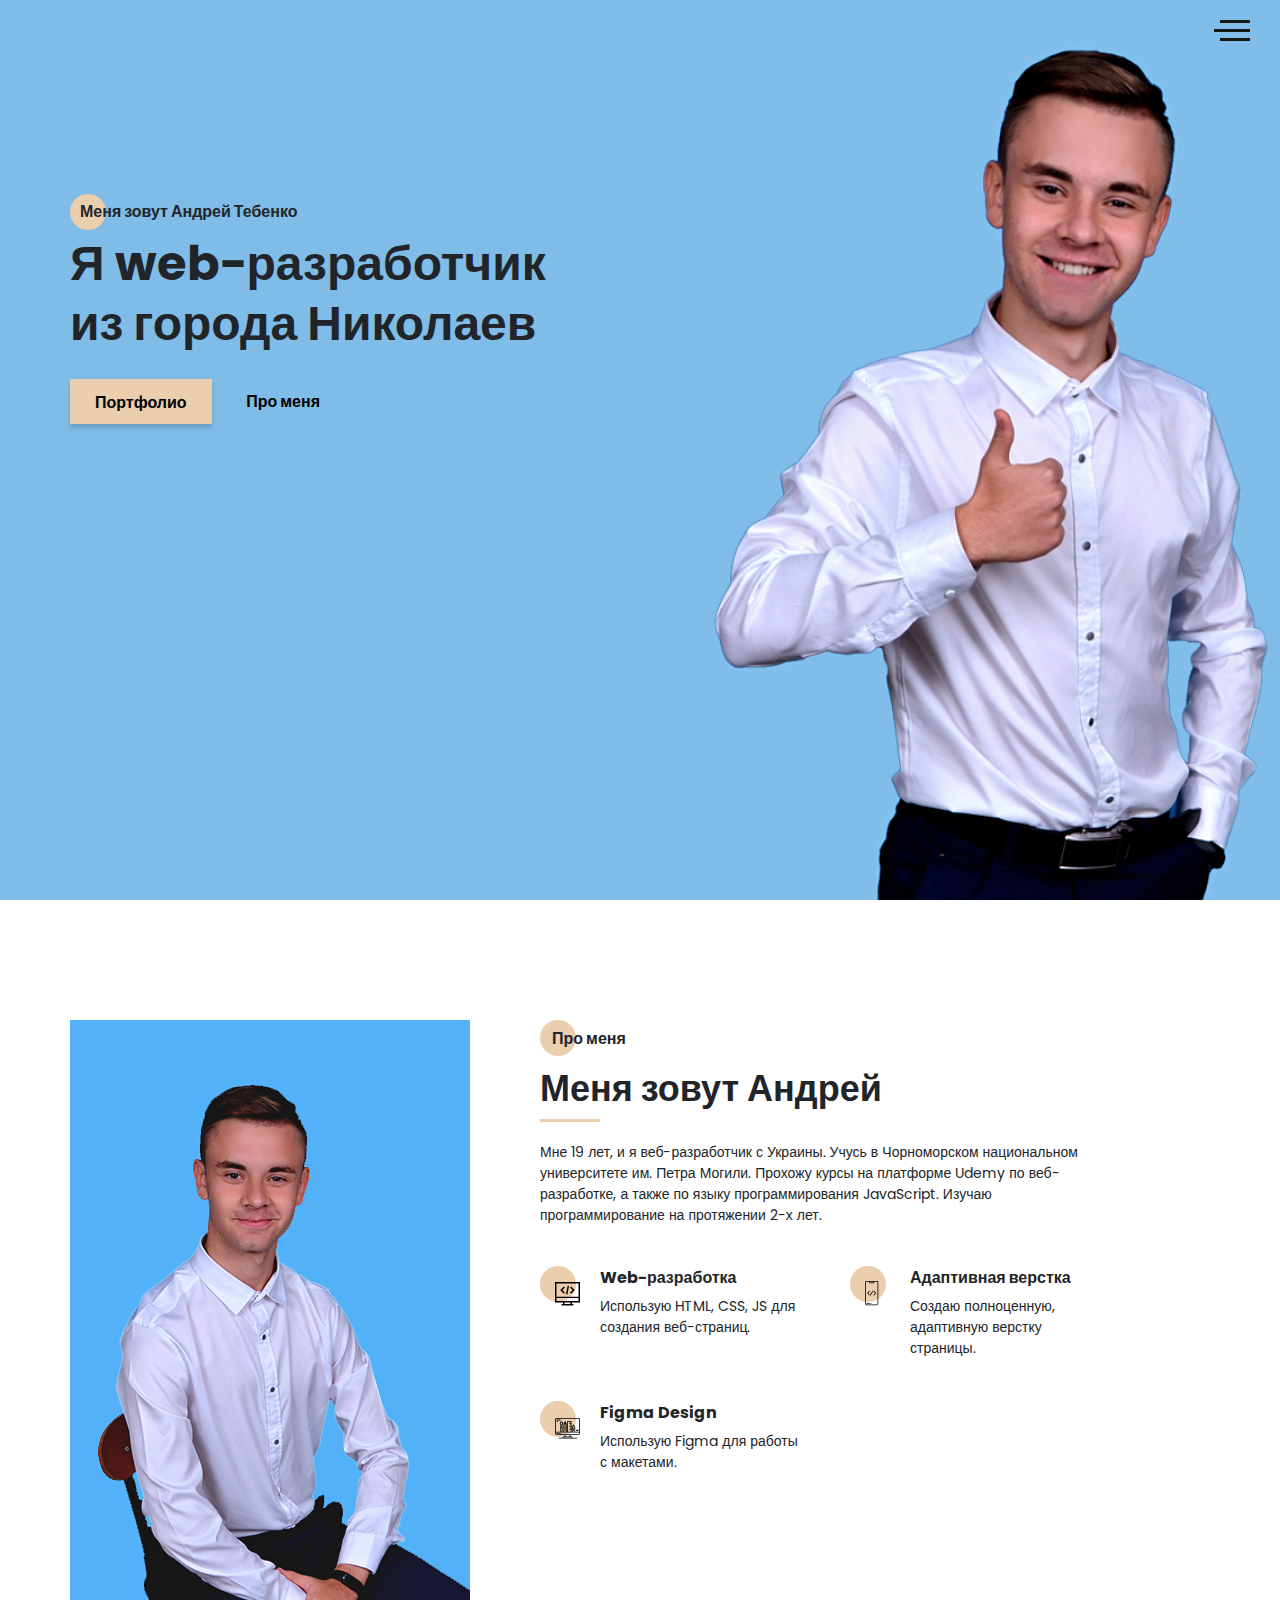
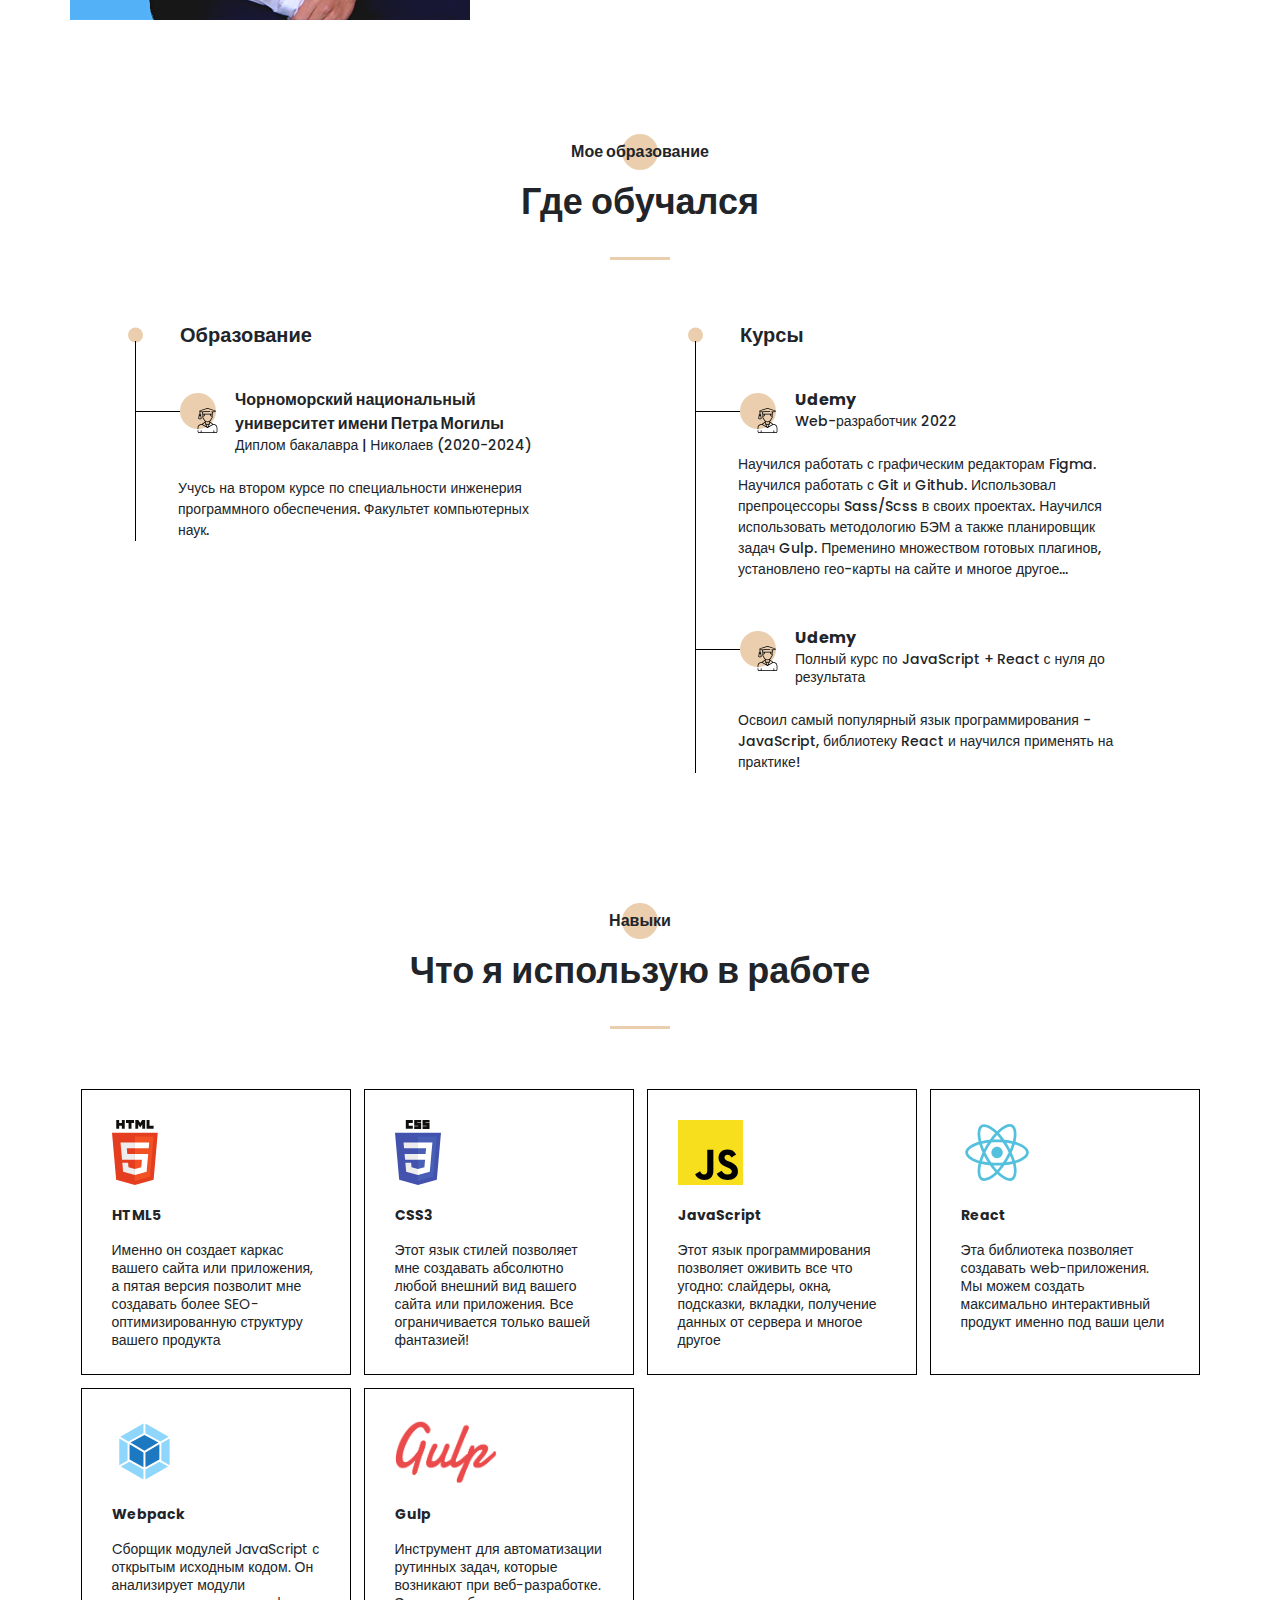
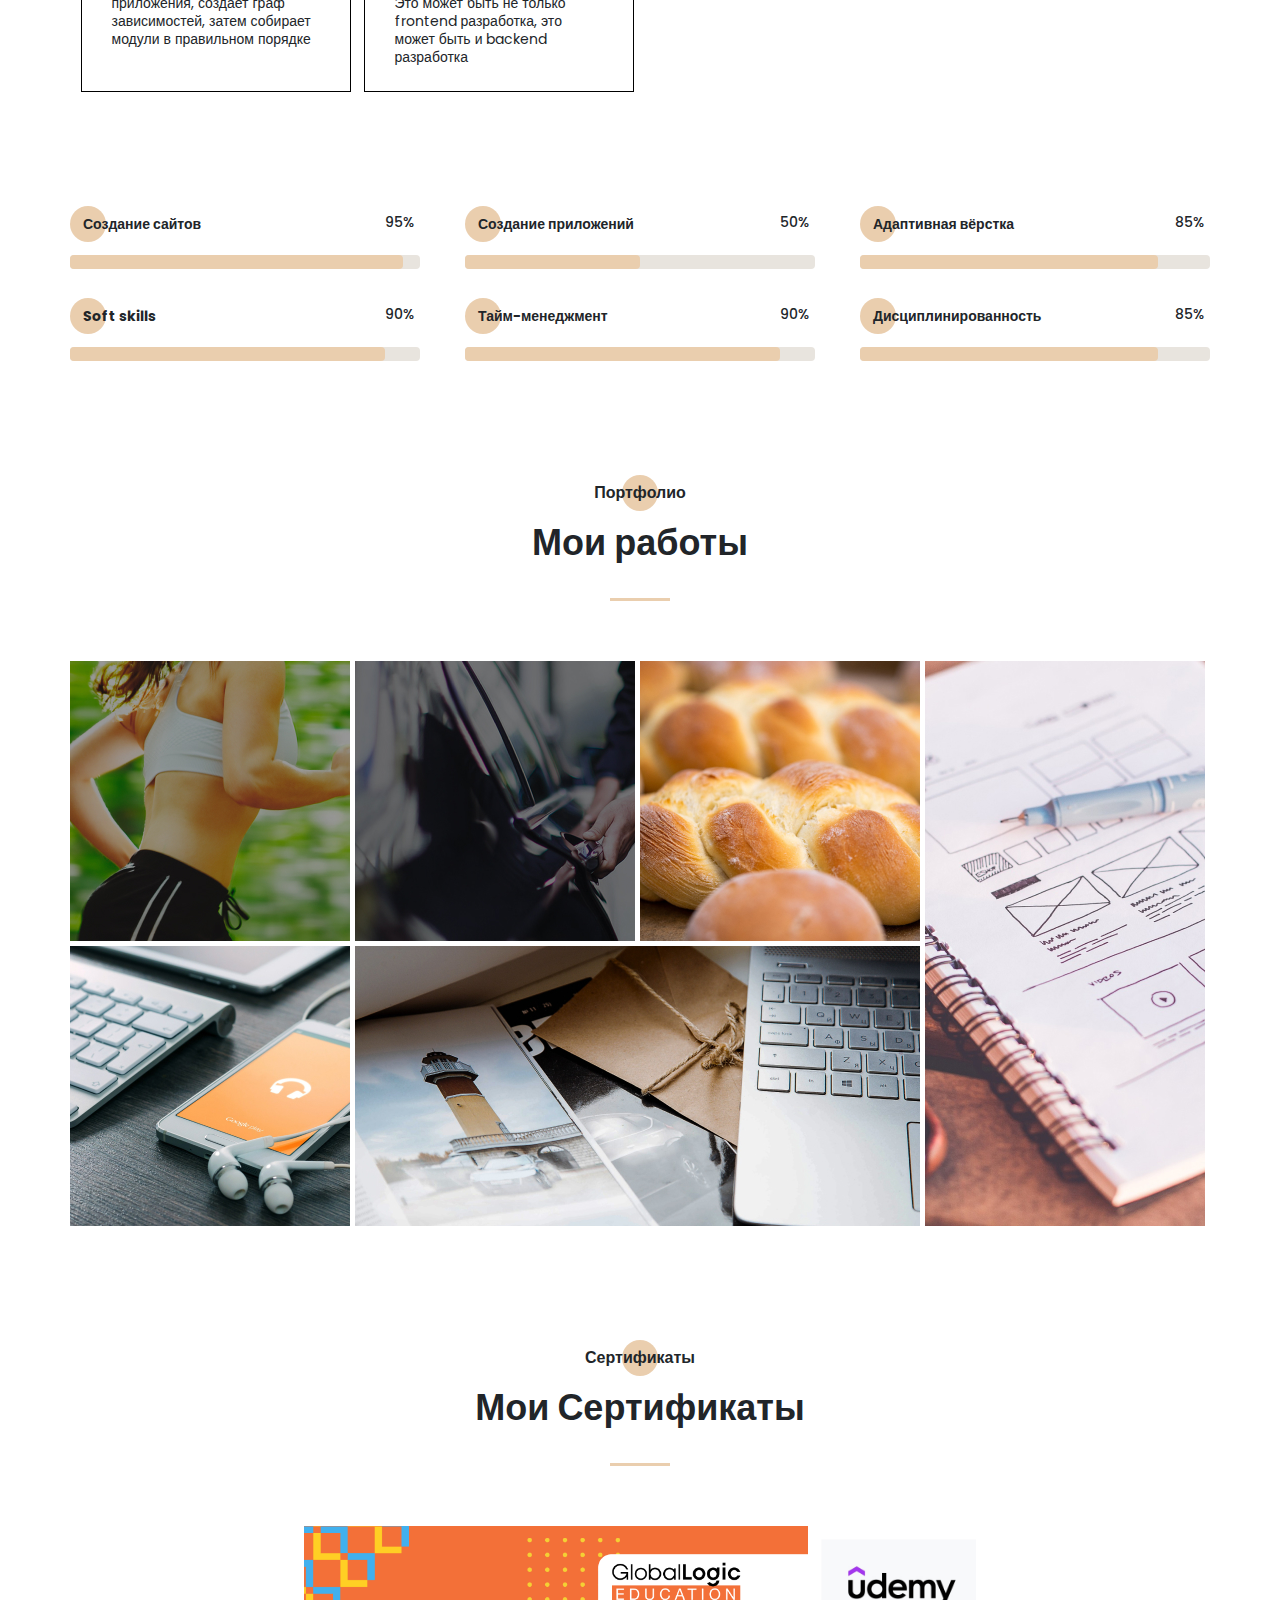
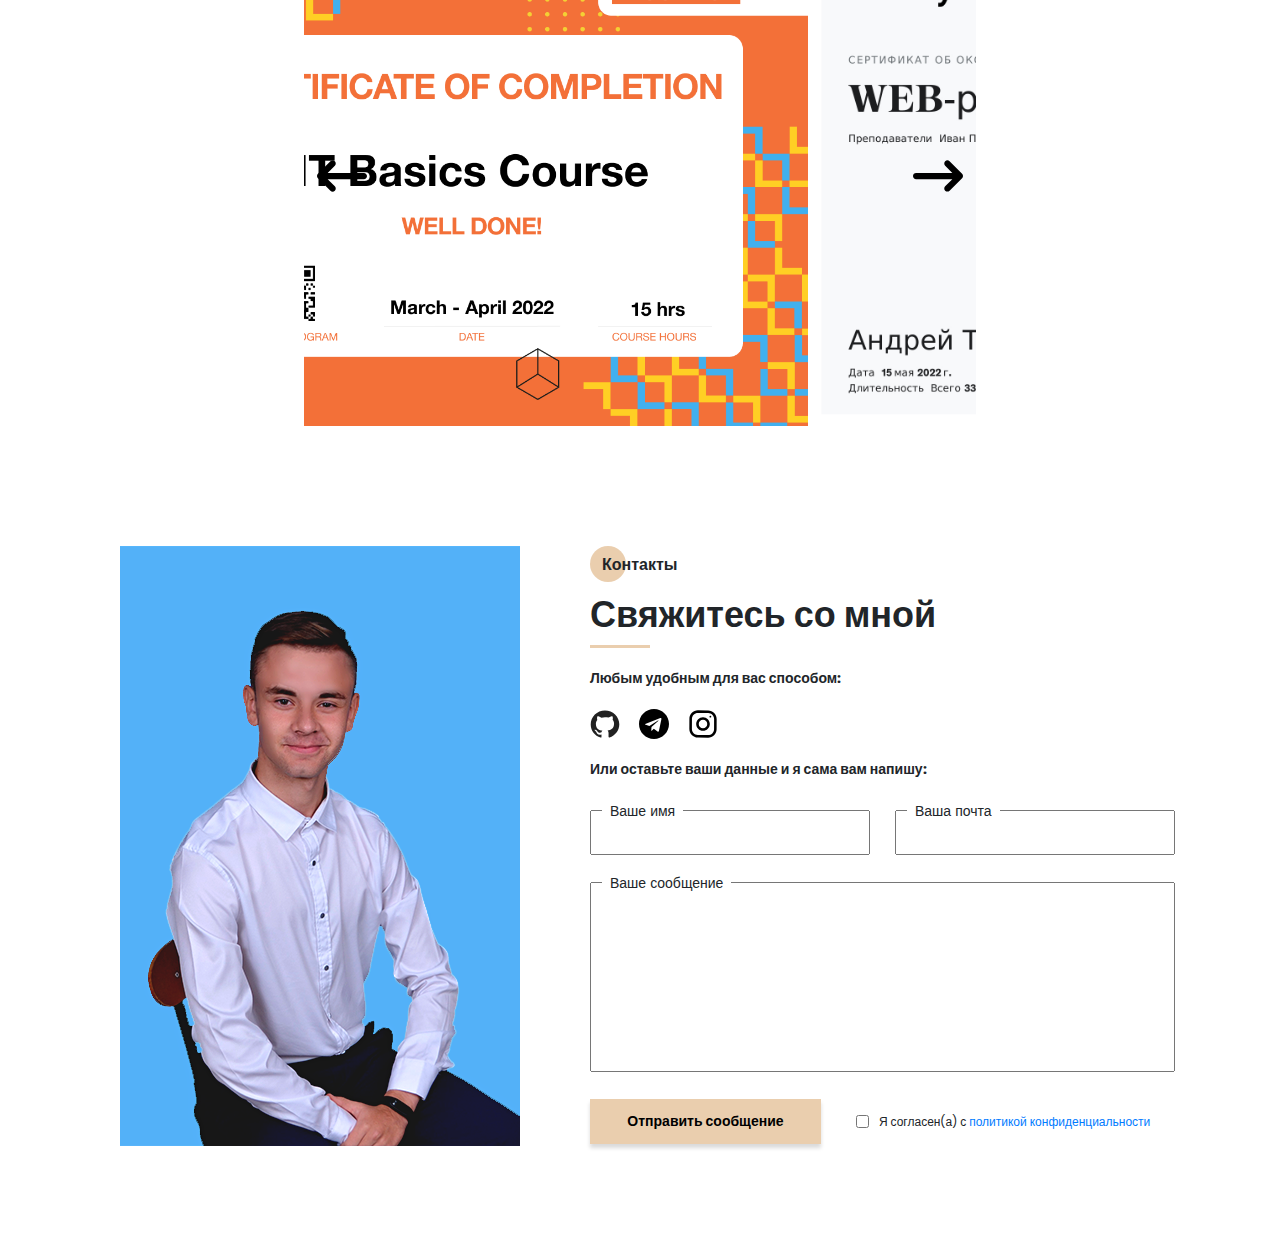
==== commit 8ad77d7c: "Changed icons path" ====
--- a/src/index.html
+++ b/src/index.html
@@ -34,9 +34,9 @@
                 </ul>
             </nav>
             <div class="menu__social">
-                <a href="https://www.instagram.com/andrewtebenko/" target="_blank"><img src="icons/social/instagram.svg" alt="instagram"></a>
+                <a href="https://www.instagram.com/andrewtebenko/" target="_blank"><img src="icons/social/Instagram.svg" alt="instagram"></a>
                 <a href="https://t.me/andrewtebenko" target="_blank"><img src="icons/social/telegram.svg" alt="telegram"></a>
-                <a href="https://github.com/andrewtebenko/andrewtebenko" target="_blank"><img src="icons/social/github.svg" alt="github"></a>
+                <a href="https://github.com/andrewtebenko/andrewtebenko" target="_blank"><img src="icons/social/Github.svg" alt="github"></a>
             </div>
         </div>
         <div class="menu__overlay"></div>
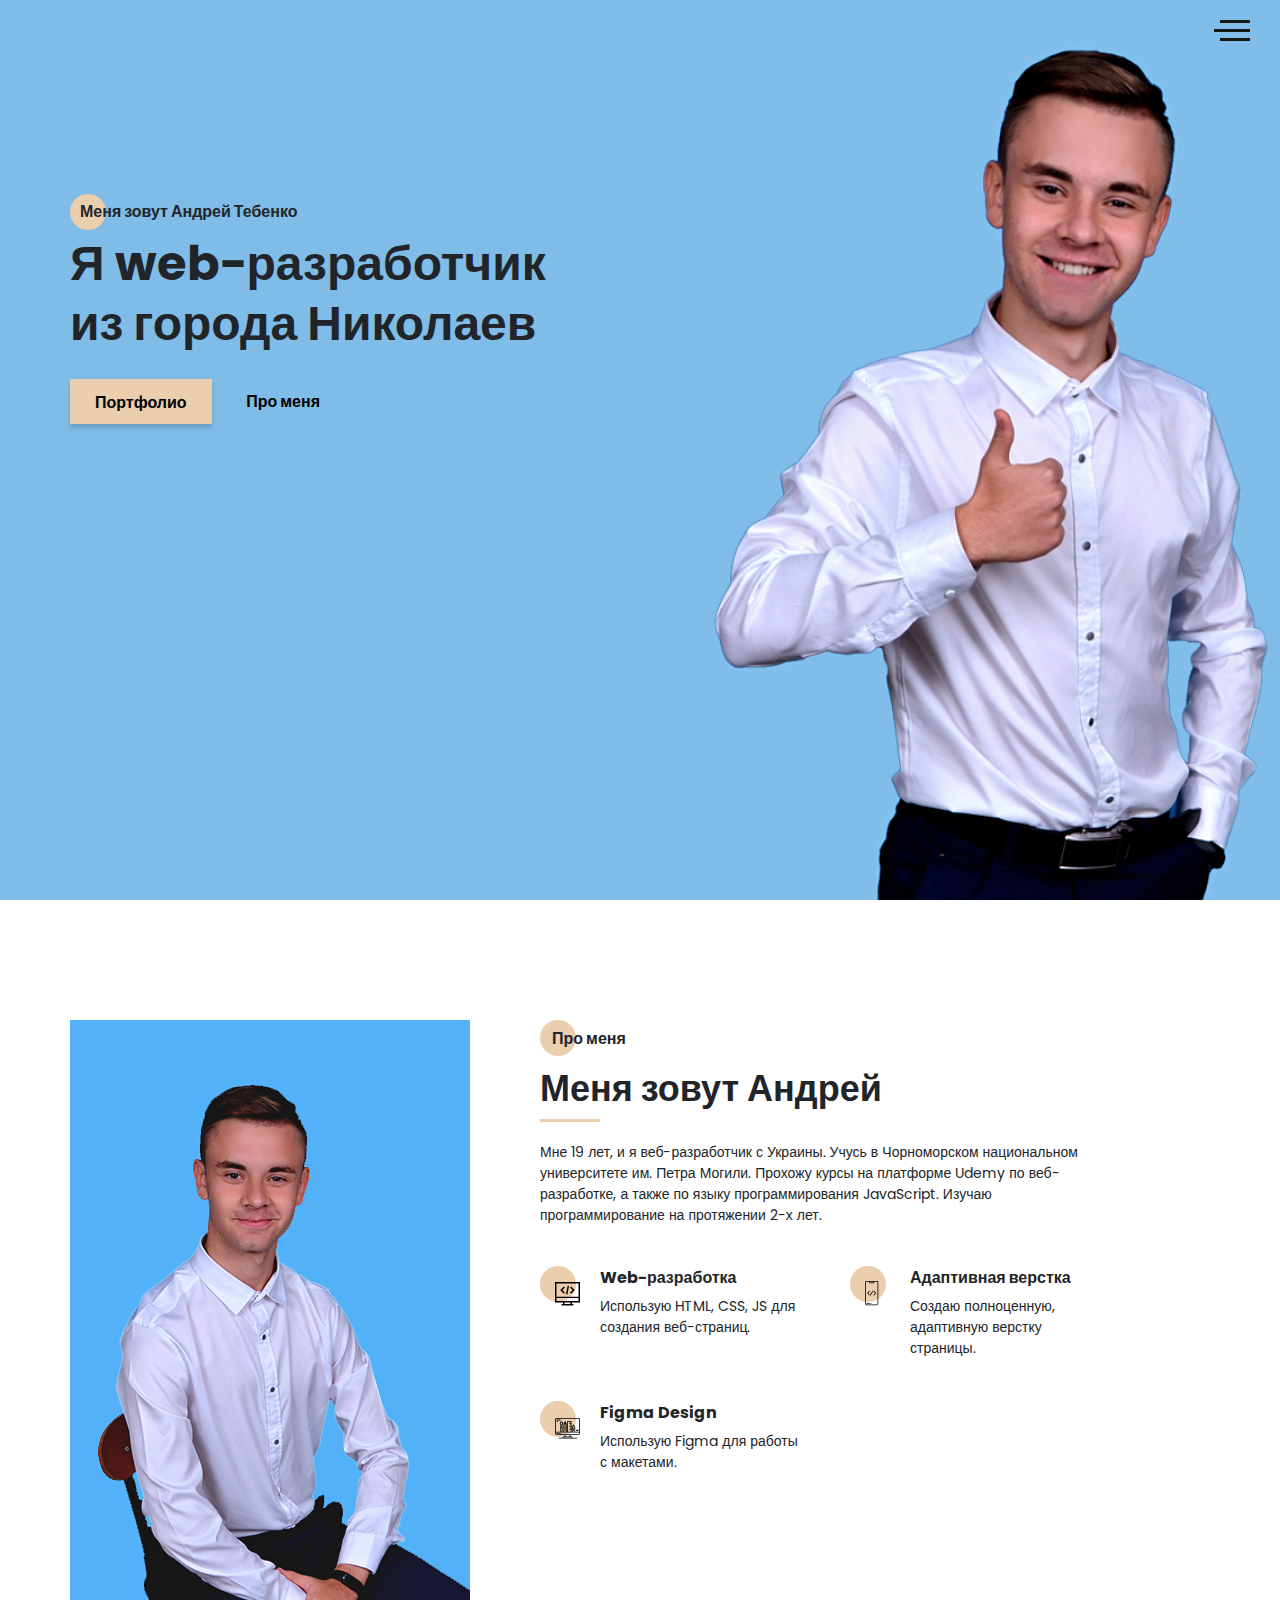
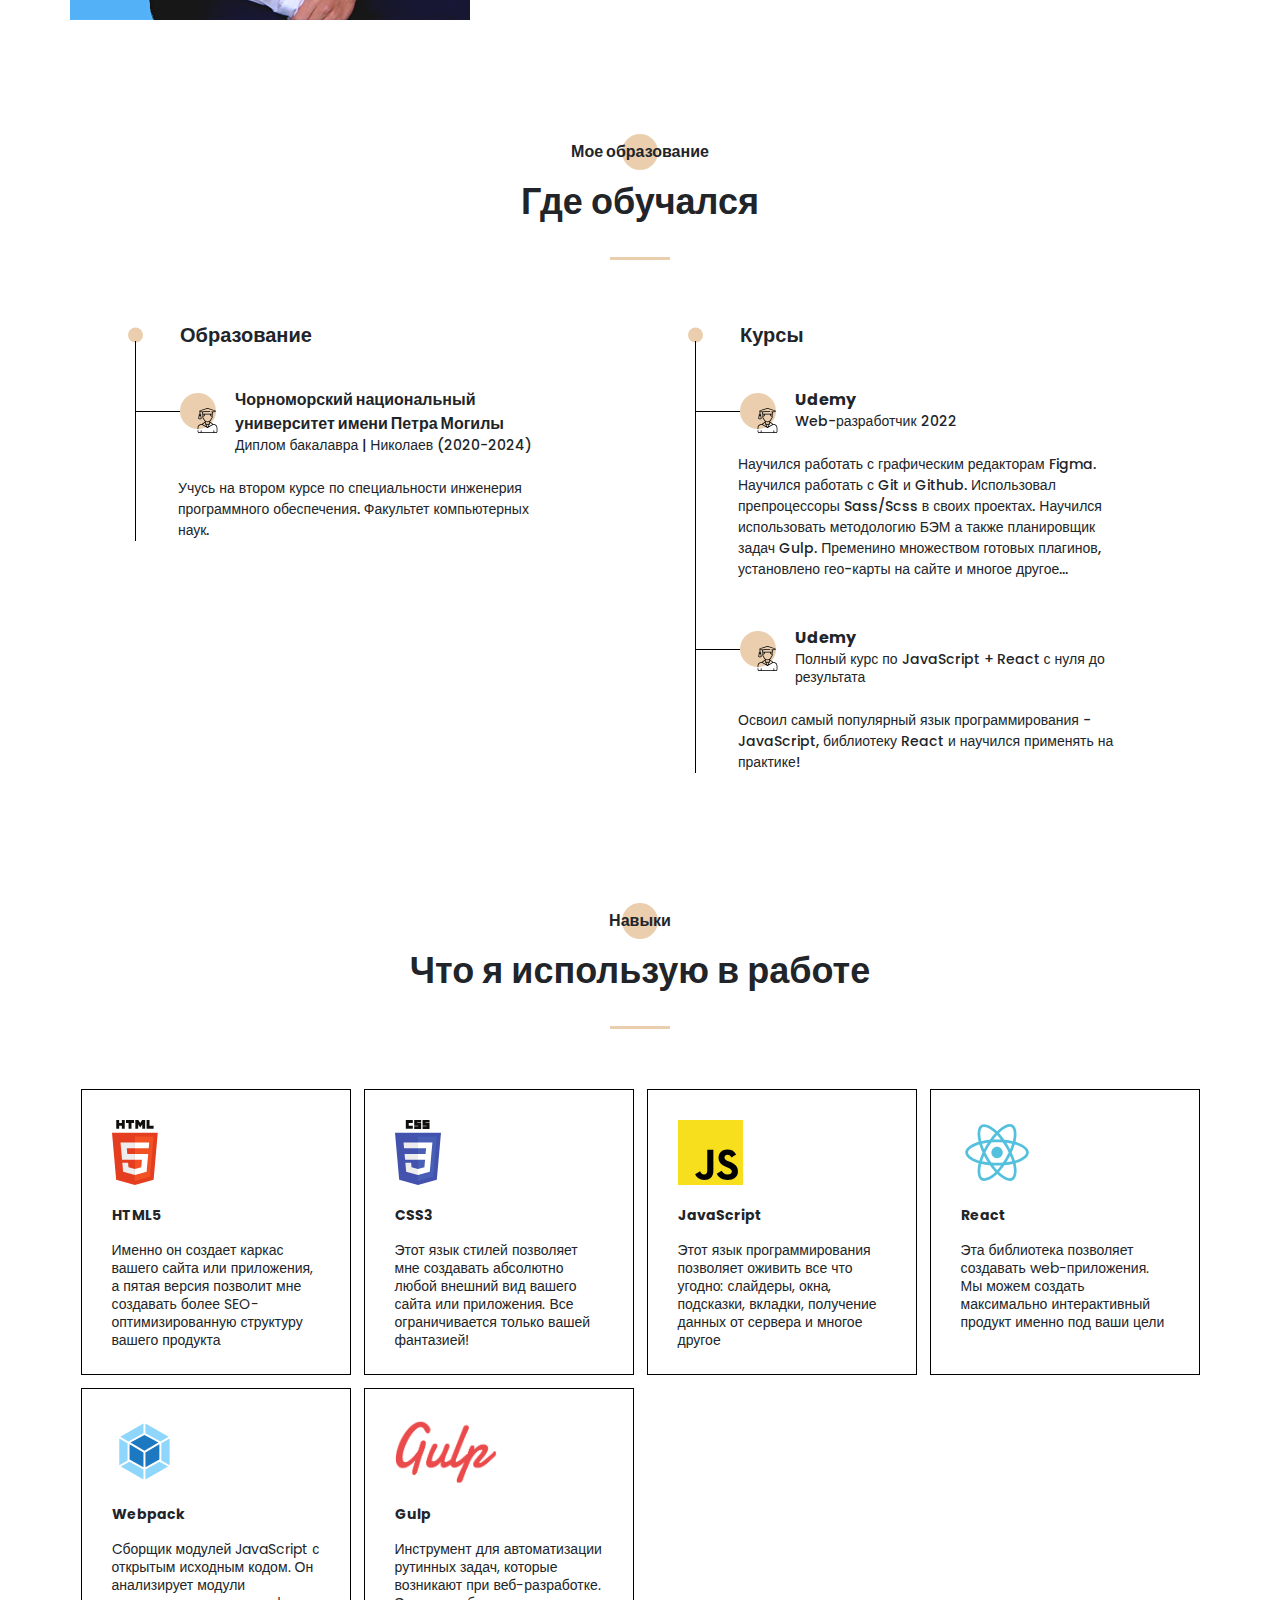
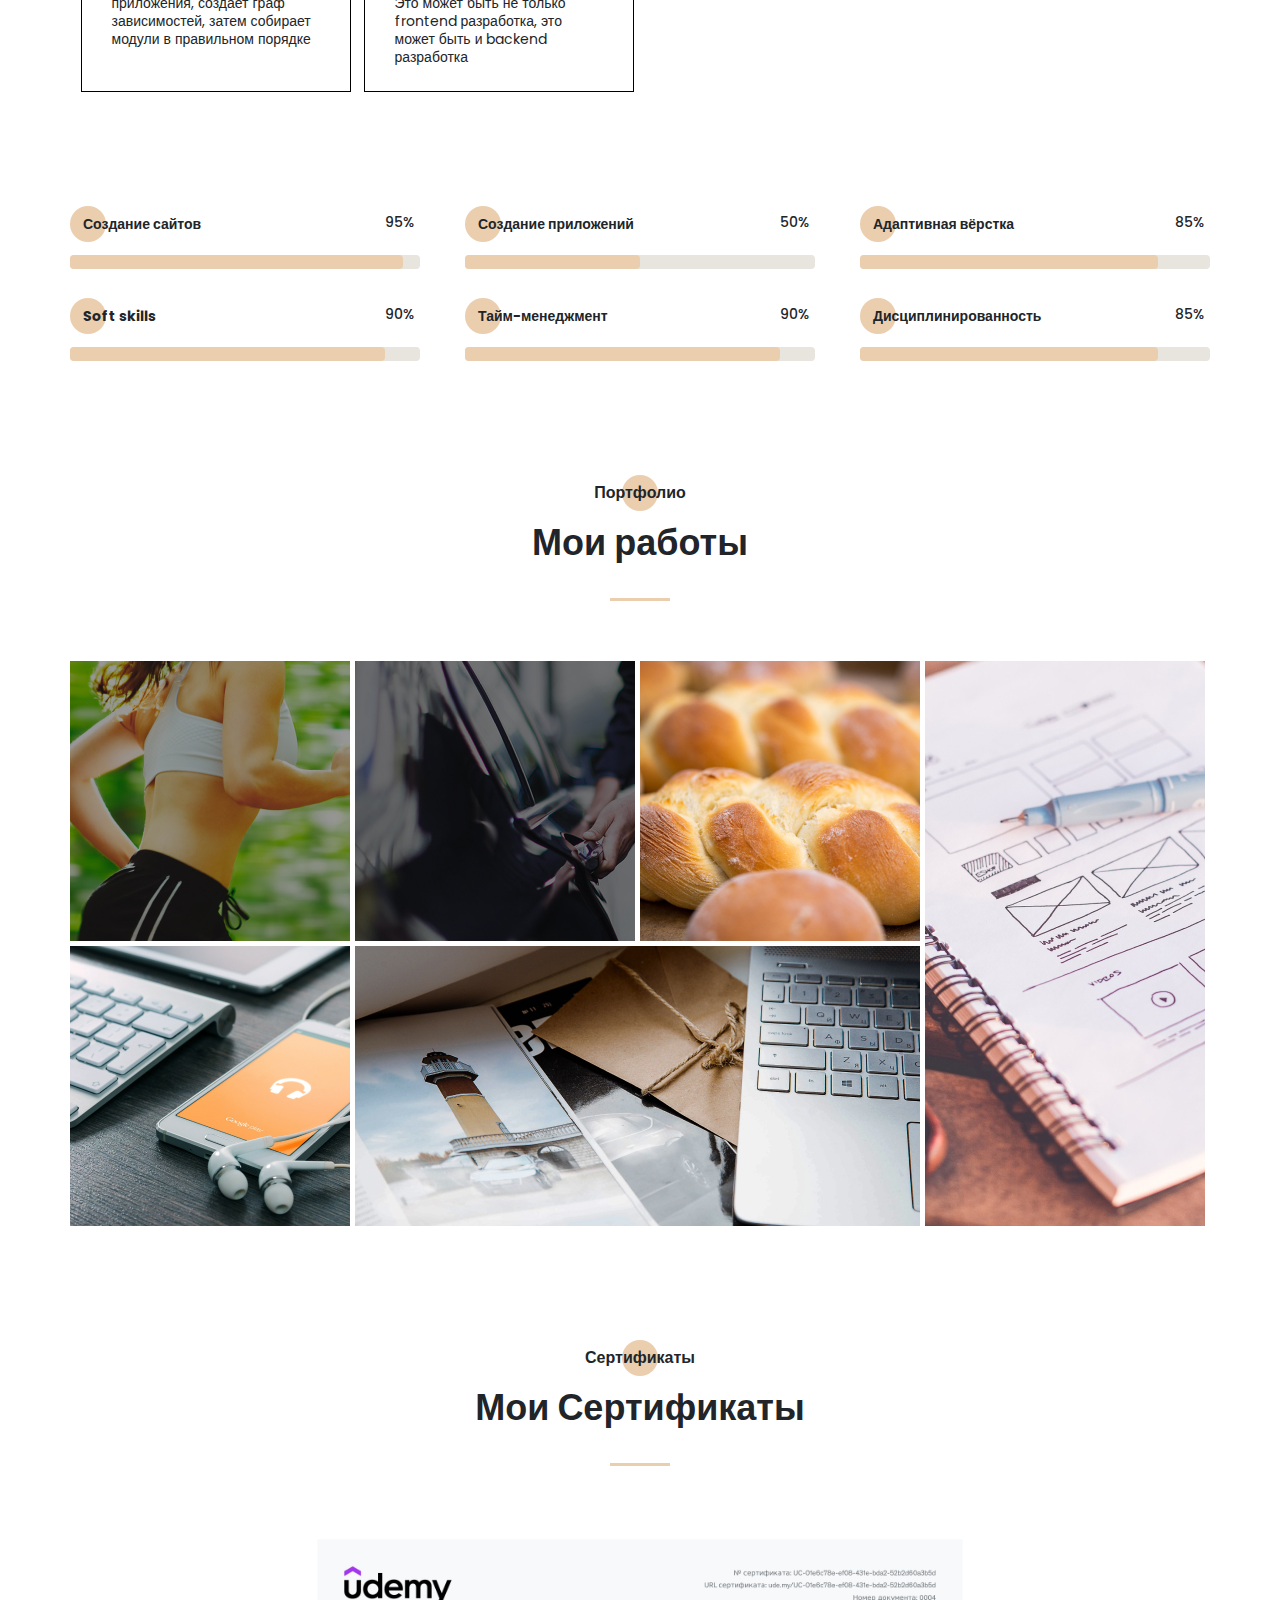
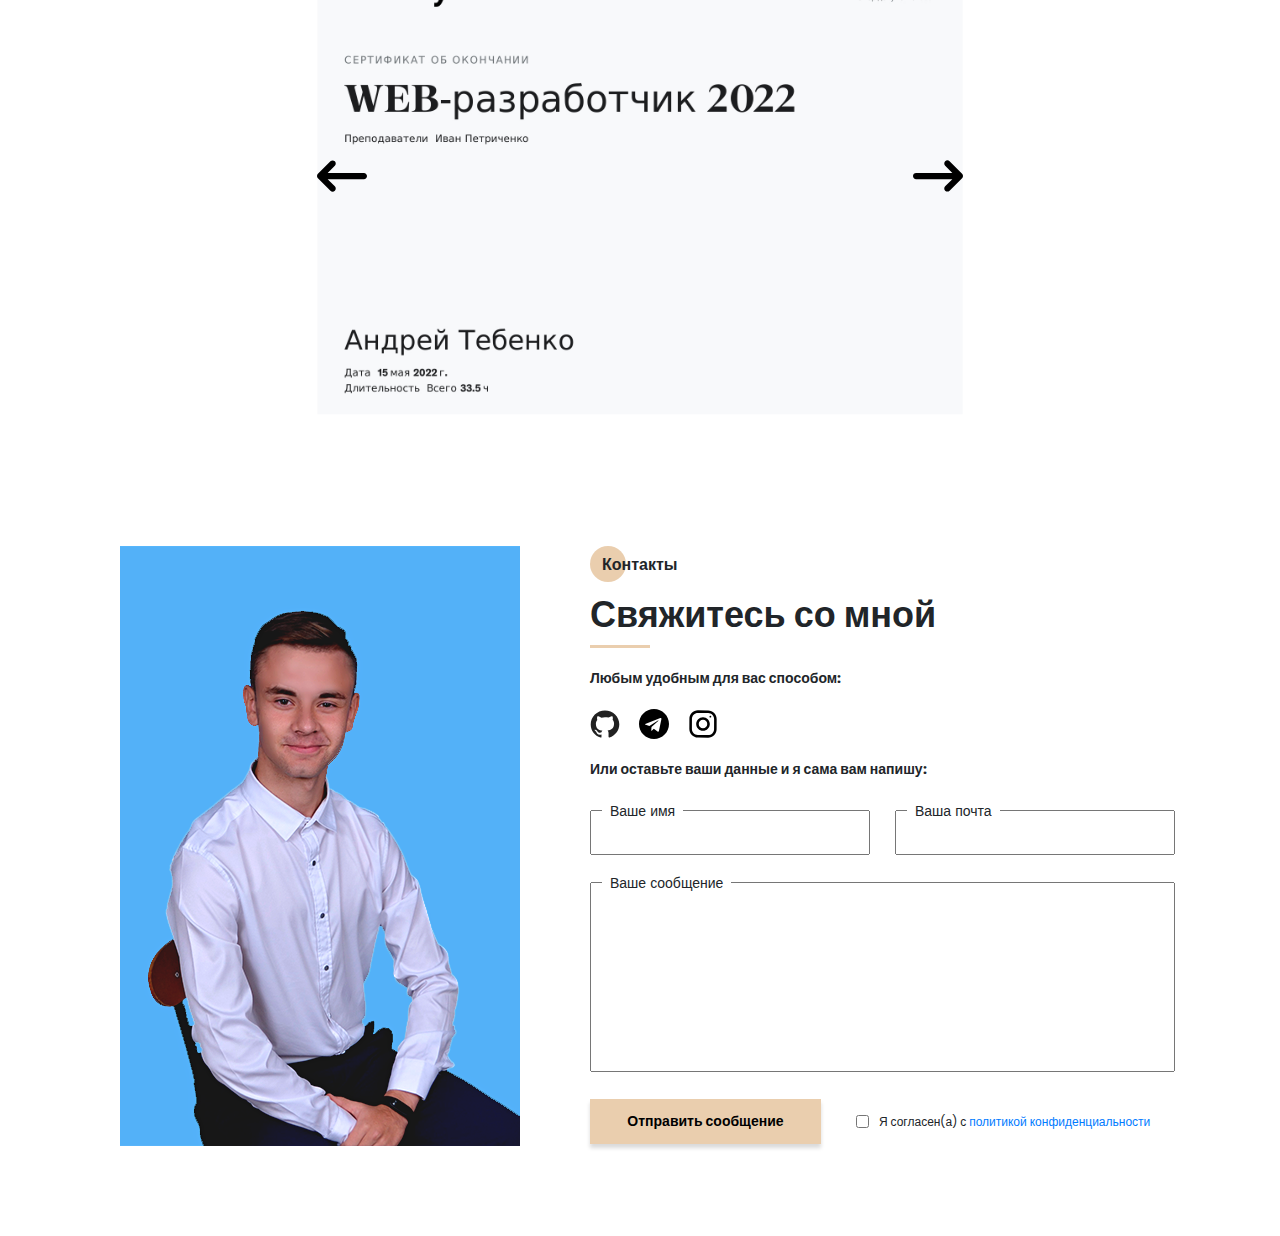
==== commit 56b46e83: "Changed icons path" ====
--- a/src/index.html
+++ b/src/index.html
@@ -34,9 +34,9 @@
                 </ul>
             </nav>
             <div class="menu__social">
-                <a href="https://www.instagram.com/andrewtebenko/" target="_blank"><img src="icons/social/Instagram.svg" alt="instagram"></a>
+                <a href="https://www.instagram.com/andrewtebenko/" target="_blank"><img src="icons/social/instagram.svg" alt="instagram"></a>
                 <a href="https://t.me/andrewtebenko" target="_blank"><img src="icons/social/telegram.svg" alt="telegram"></a>
-                <a href="https://github.com/andrewtebenko/andrewtebenko" target="_blank"><img src="icons/social/Github.svg" alt="github"></a>
+                <a href="https://github.com/andrewtebenko/andrewtebenko" target="_blank"><img src="icons/social/github.svg" alt="github"></a>
             </div>
         </div>
         <div class="menu__overlay"></div>
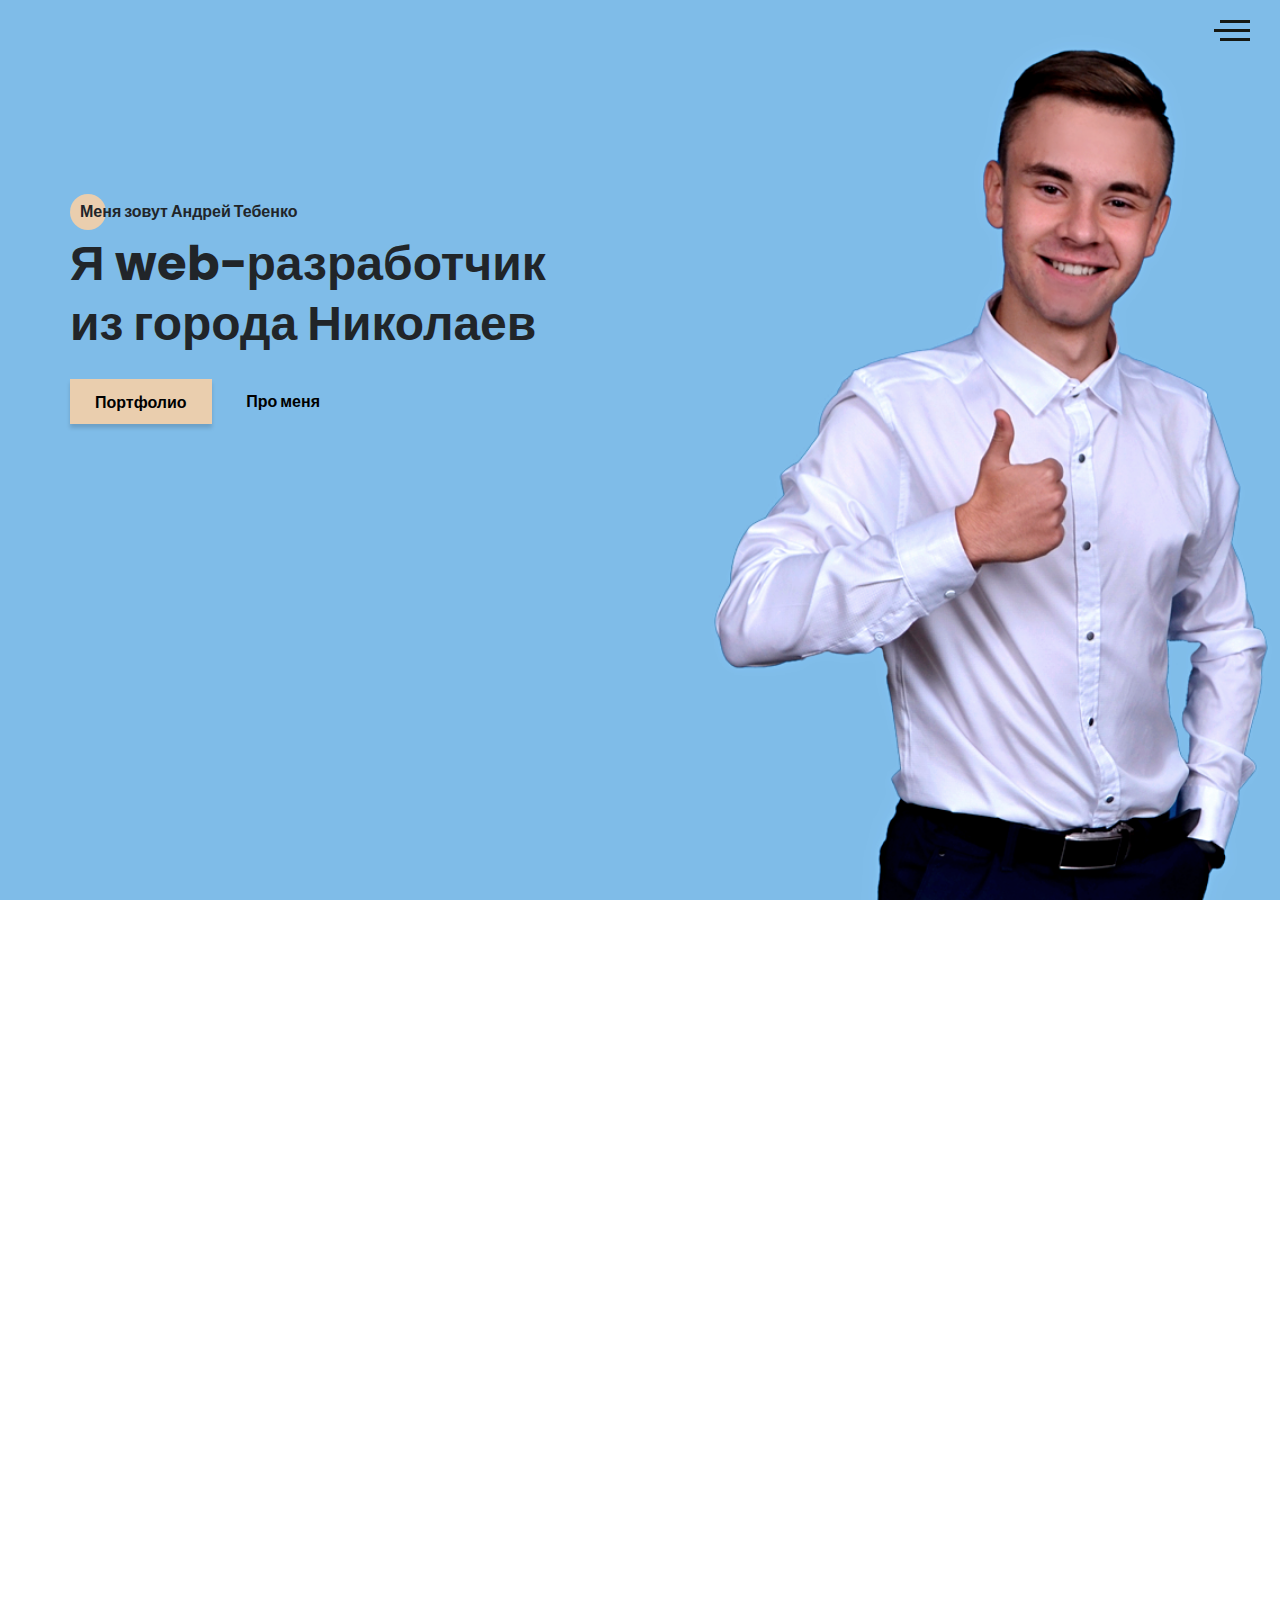
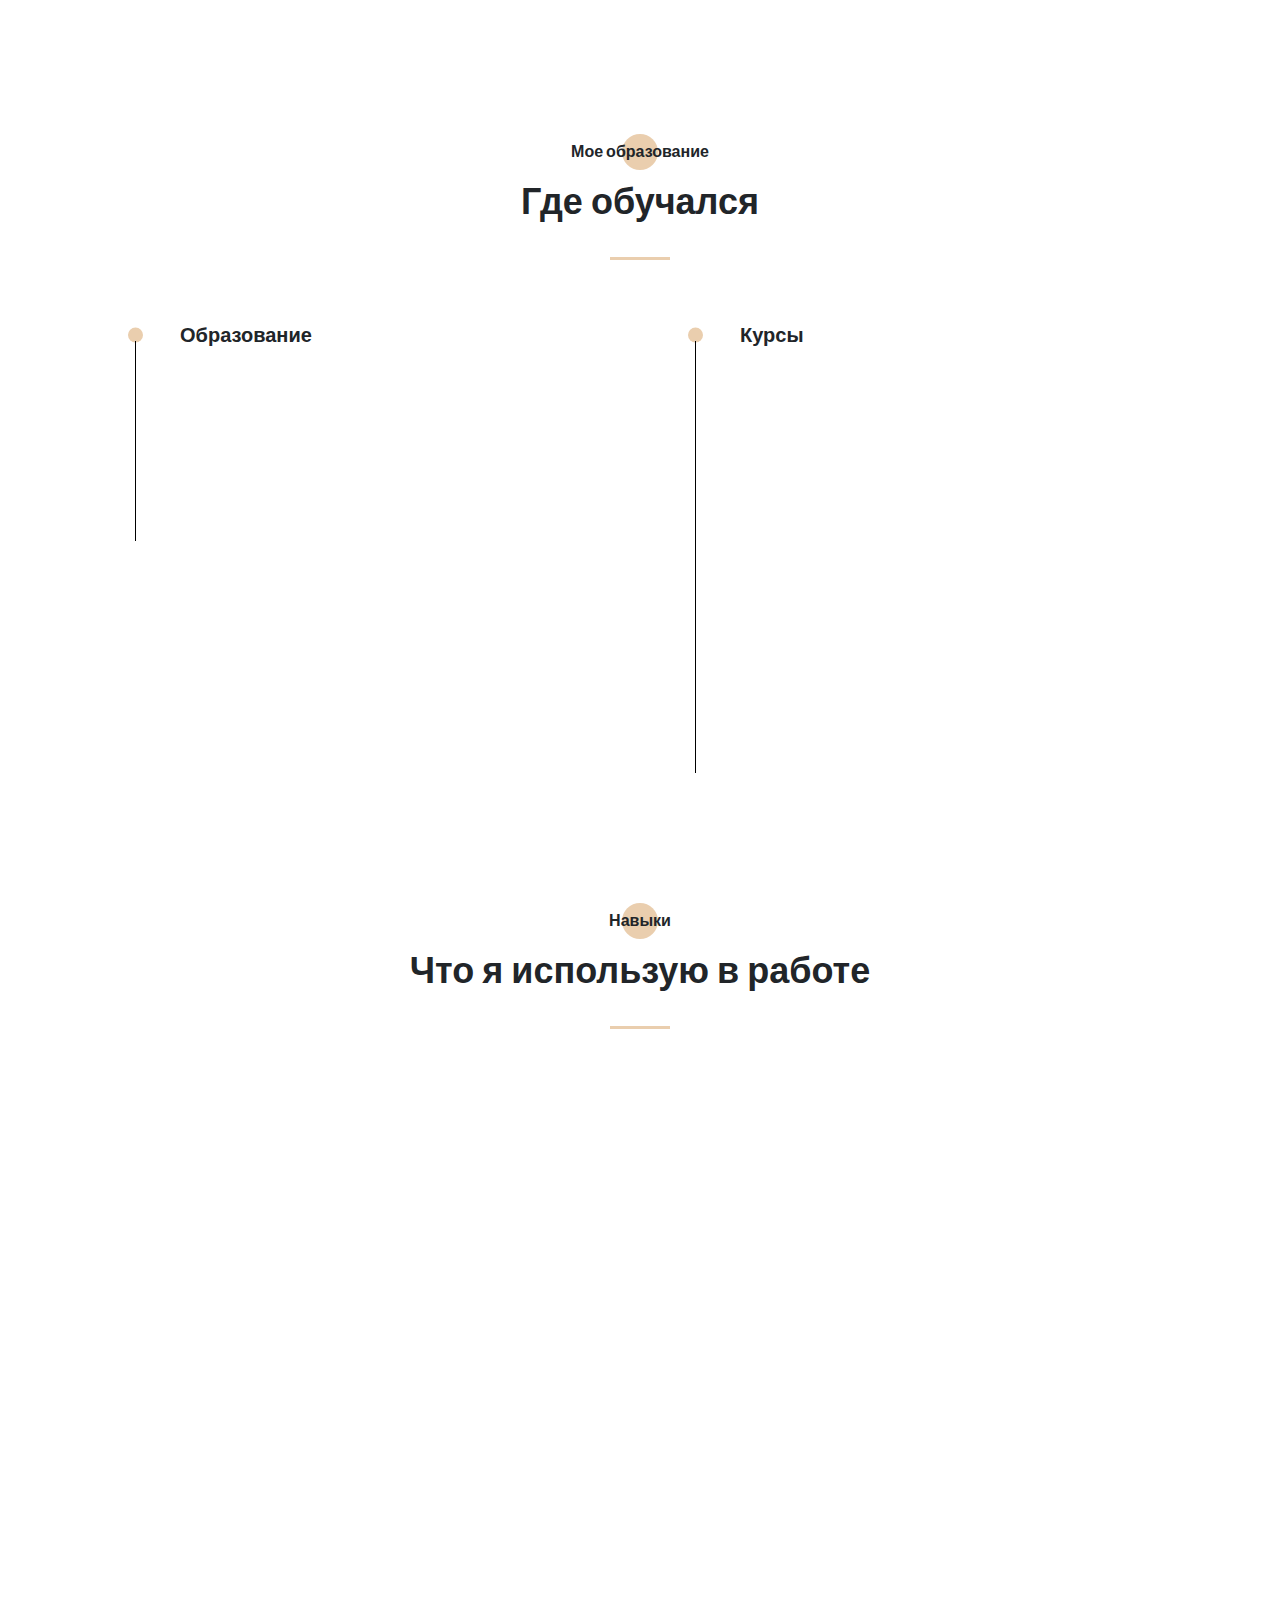
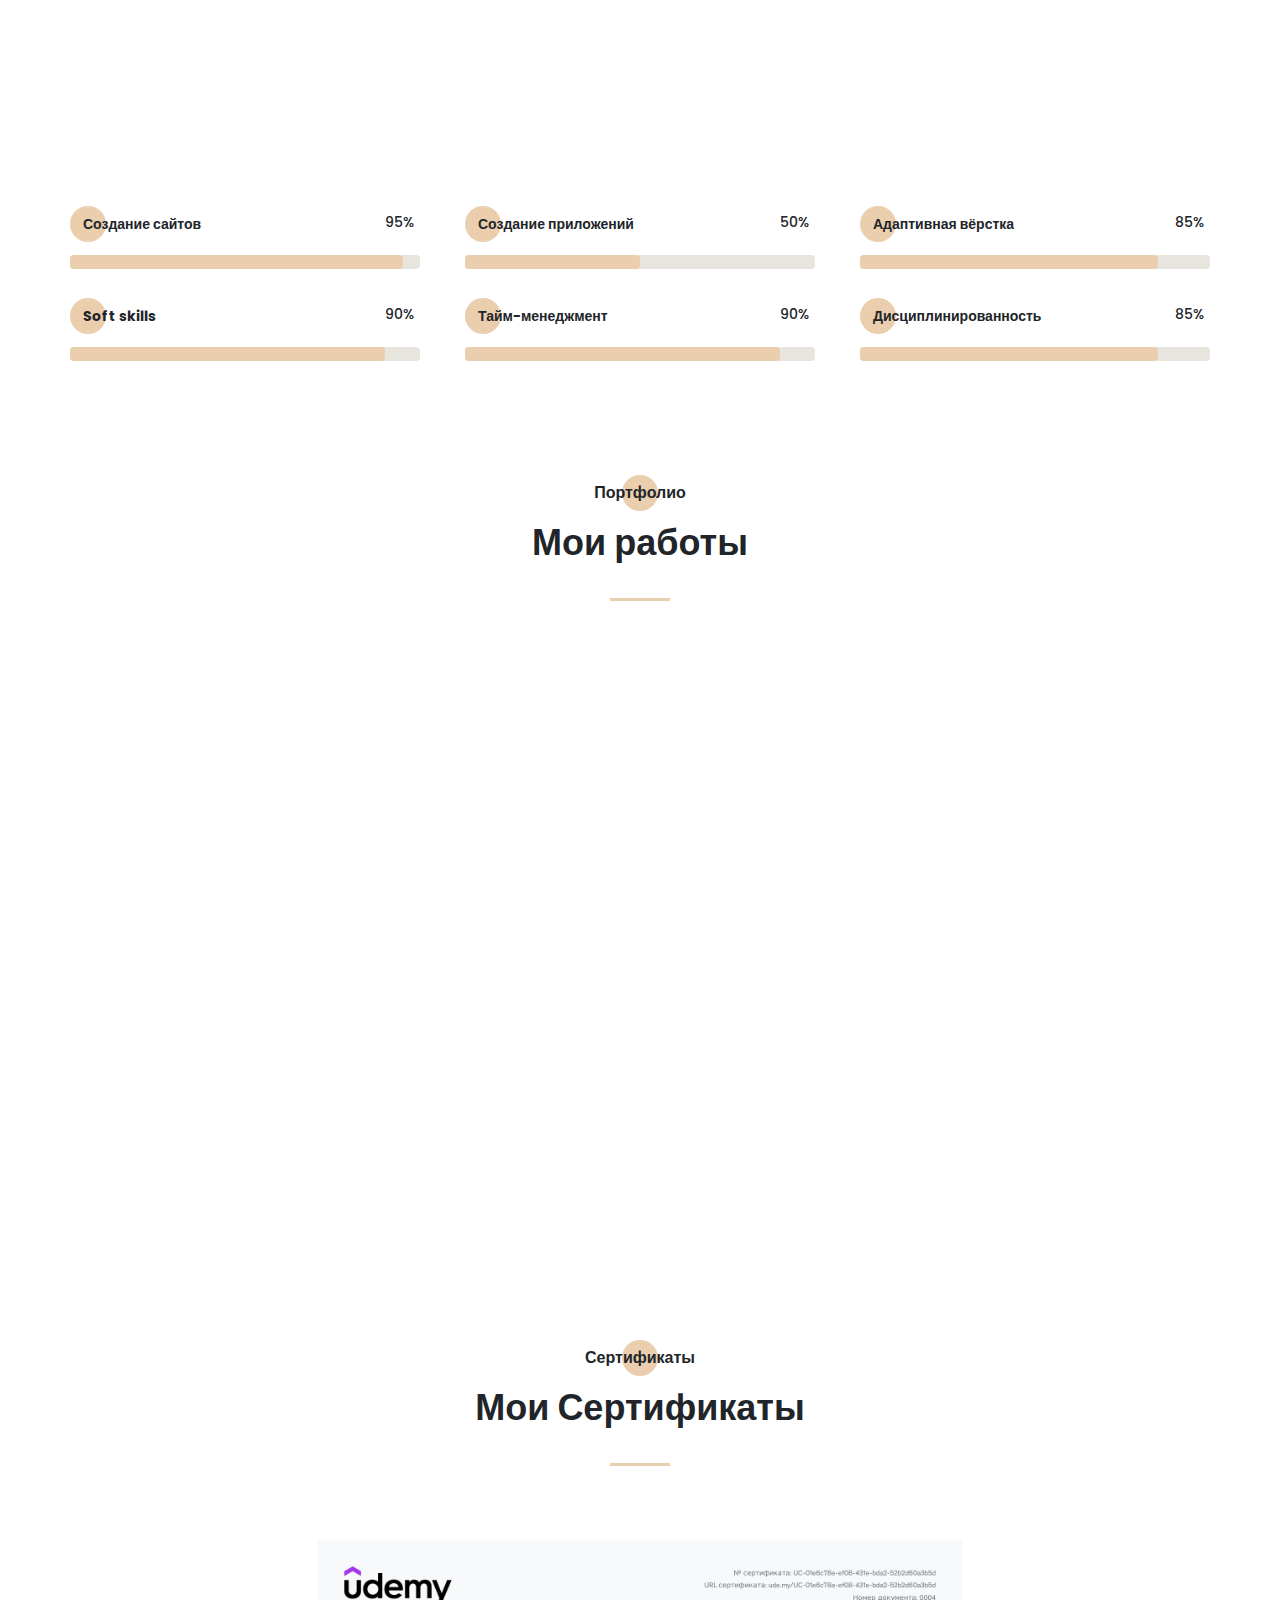
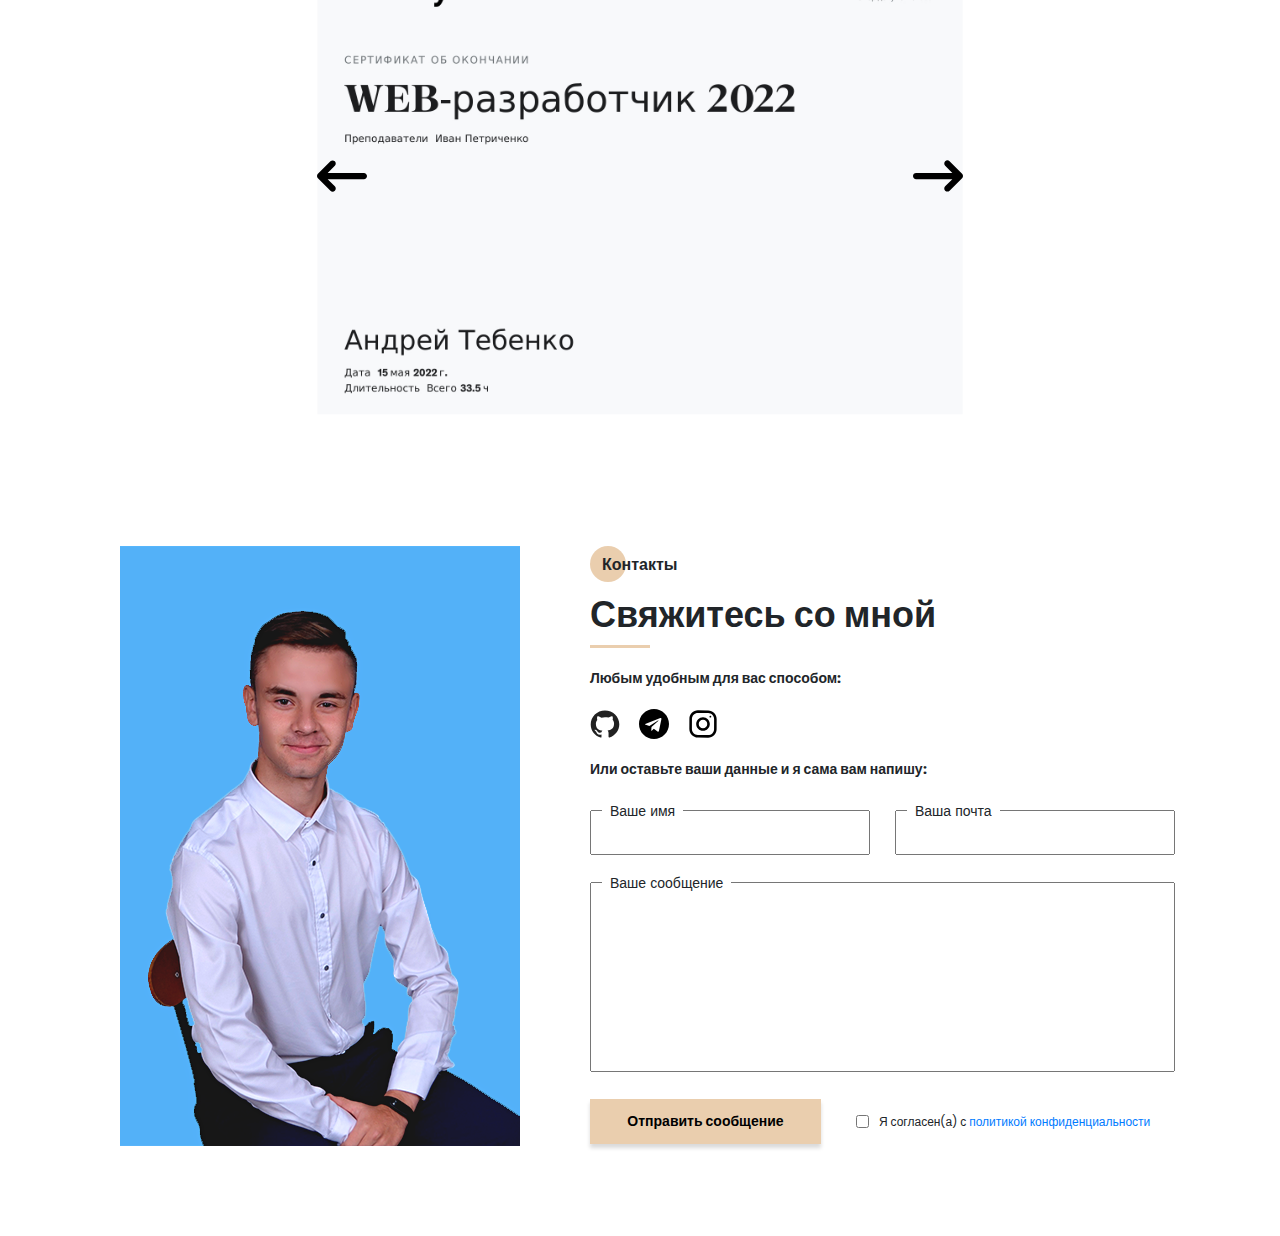
==== commit 5f9014d3: "Added animations to the block" ====
--- a/src/index.html
+++ b/src/index.html
@@ -9,12 +9,19 @@
     <meta name="description" content="Здесь вы сможете ознакомиться с моими работами и узнать больше обо мне">
     <link rel="shortcut icon" type="image/png" href="icons/favicon/favicon.ico"/>
     <link rel="stylesheet" href="css/style.min.css">
+    <link href="https://unpkg.com/aos@2.3.1/dist/aos.css" rel="stylesheet">
 </head>
 <body>
     <aside class="sidepanel">
-        <a href="https://t.me/andrewtebenko" target="_blank" class="sidepanel__link"><img src="icons/social/telegram.svg" alt="telegram"></a>
-        <a href="https://www.instagram.com/andrewtebenko/" target="_blank" class="sidepanel__link"><img src="icons/social/instagram.svg" alt="instagram"></a>
-        <a href="https://github.com/andrewtebenko/andrewtebenko" target="_blank" class="sidepanel__link"><img src="icons/social/github.svg" alt="github"></a>
+        <a href="https://t.me/andrewtebenko" target="_blank" class="sidepanel__link">
+            <img src="icons/social/telegram.svg" alt="telegram">
+        </a>
+        <a href="https://www.instagram.com/andrewtebenko/" target="_blank" class="sidepanel__link">
+            <img src="icons/social/instagram.svg" alt="instagram">
+        </a>
+        <a href="https://github.com/andrewtebenko/andrewtebenko" target="_blank" class="sidepanel__link">
+            <img src="icons/social/github.svg" alt="github">
+        </a>
         <div class="sidepanel__divider"></div>
         <div class="sidepanel__text">Социальные сети</div>
     </aside>
@@ -56,7 +63,7 @@
             </div>
         </div>
     </section>
-    <section class="about" id="about">
+    <section class="about" id="about" data-aos="fade-up">
         <div class="container">
             <div class="about__wrapper">
                 <div class="about__photo">
@@ -79,7 +86,7 @@
                         </p>
                     </div>
                     <div class="about__skills">
-                        <div class="about__skills-item">
+                        <div class="about__skills-item" data-aos="fade-up" data-aos-anchor-placement="bottom-bottom">
                             <div class="about__skills-circle">
                                 <img src="icons/about_me/web_development.svg" alt="web_development">
                             </div>
@@ -88,7 +95,7 @@
                                 <p class="about__skills-text">Использую HTML, CSS, JS для создания веб-страниц.</p>
                             </div>
                         </div>
-                        <div class="about__skills-item">
+                        <div class="about__skills-item" data-aos="fade-up" data-aos-anchor-placement="bottom-bottom">
                             <div class="about__skills-circle">
                                 <img src="icons/about_me/mobile_dev.svg" alt="mobile">
                             </div>
@@ -97,7 +104,7 @@
                                 <p class="about__skills-text">Создаю полноценную, адаптивную верстку страницы.</p>
                             </div>
                         </div>
-                        <div class="about__skills-item">
+                        <div class="about__skills-item" data-aos="fade-up" data-aos-anchor-placement="bottom-bottom">
                             <div class="about__skills-circle">
                                 <img src="icons/about_me/design.svg" alt="design">
                             </div>
@@ -121,7 +128,7 @@
                     <h3 class="title title_fz20 resume__column-title">Образование</h3>
                     <ul>
                         <li>
-                            <div class="resume__item">
+                            <div class="resume__item" data-aos="fade-right" data-aos-offset="300" data-aos-easing="ease-in-sine">
                                 <div class="resume__item-head">
                                     <div class="resume__item-icon">
                                         <img src="icons/experience/university.svg" alt="university">
@@ -140,7 +147,7 @@
                     <h3 class="title title_fz20 resume__column-title">Курсы</h3>
                     <ul>
                         <li>
-                            <div class="resume__item">
+                            <div class="resume__item" data-aos="fade-right" data-aos-offset="350" data-aos-easing="ease-in-sine">
                                 <div class="resume__item-head">
                                     <div class="resume__item-icon">
                                         <img src="icons/experience/university.svg" alt="university">
@@ -159,7 +166,7 @@
                     </ul>
                     <ul>
                         <li>
-                            <div class="resume__item">
+                            <div class="resume__item" data-aos="fade-right" data-aos-offset="400" data-aos-easing="ease-in-sine">
                                 <div class="resume__item-head">
                                     <div class="resume__item-icon">
                                         <img src="icons/experience/university.svg" alt="university">
@@ -184,7 +191,7 @@
             <div class="title title_fz36 title__section-subtitle">Что я использую в работе</div>
             <div class="divider"></div>
             <div class="skills__wrapper">
-                <div class="skills-item">
+                <div class="skills-item" data-aos="fade-down" data-aos-easing="linear" data-aos-duration="1500">
                     <div class="skills__block">
                         <img src="icons/skills/html5.svg" alt="html5">
                         <h4 class="title title_fz14">HTML5</h4>
@@ -193,7 +200,7 @@
                         </p>
                     </div>
                 </div>
-                <div class="skills-item">
+                <div class="skills-item" data-aos="fade-down" data-aos-easing="linear" data-aos-duration="1500">
                     <div class="skills__block">
                         <img src="icons/skills/css3.svg" alt="css3">
                         <h4 class="title title_fz14">CSS3</h4>
@@ -202,7 +209,7 @@
                         </p>
                     </div>
                 </div>
-                <div class="skills-item">
+                <div class="skills-item" data-aos="fade-down" data-aos-easing="linear" data-aos-duration="1500">
                     <div class="skills__block">
                         <img src="icons/skills/js.svg" alt="javaScript">
                         <h4 class="title title_fz14">JavaScript</h4>
@@ -211,7 +218,7 @@
                         </p>
                     </div>
                 </div>
-                <div class="skills-item">
+                <div class="skills-item" data-aos="fade-down" data-aos-easing="linear" data-aos-duration="1500">
                     <div class="skills__block">
                         <img src="icons/skills/react.svg" alt="react">
                         <h4 class="title title_fz14">React</h4>
@@ -220,7 +227,7 @@
                         </p>
                     </div>
                 </div>
-                <div class="skills-item">
+                <div class="skills-item" data-aos="fade-down" data-aos-easing="linear" data-aos-duration="800">
                     <div class="skills__block">
                         <img src="icons/skills/webpack.svg" alt="webpack">
                         <h4 class="title title_fz14">Webpack</h4>
@@ -229,7 +236,7 @@
                         </p>
                     </div>
                 </div>
-                <div class="skills-item">
+                <div class="skills-item" data-aos="fade-down" data-aos-easing="linear" data-aos-duration="800">
                     <div class="skills__block">
                         <img src="icons/skills/gulp.png" alt="gulp">
                         <h4 class="title title_fz14">Gulp</h4>
@@ -291,32 +298,32 @@
             <div class="title title_fz36 title__section-subtitle">Мои работы</div>
             <div class="divider"></div>
             <div class="portfolio__wrapper">
-                <div class="portfolio__item">
+                <div class="portfolio__item" data-aos="zoom-in-right" data-aos-duration="1500">
                     <a href="https://andrewtebenko.github.io/pulse/src/" target="_blank">
                         <img src="img/works/pulse.jpg" alt="pulse">
                     </a>
                 </div>
-                <div class="portfolio__item">
+                <div class="portfolio__item" data-aos="zoom-in-right" data-aos-duration="1500">
                     <a href="https://andrewtebenko.github.io/engineering_works/" target="_blank">
                         <img src="img/works/uber.jpg" alt="uber">
                     </a>
                 </div>
-                <div class="portfolio__item">
+                <div class="portfolio__item" data-aos="zoom-in-right" data-aos-duration="1500">
                     <a href="https://andrewtebenko.github.io/engineering_works/" target="_blank">
                         <img src="img/works/bread.jpg" alt="bread">
                     </a>
                 </div>
-                <div class="portfolio__item vertical">
+                <div class="portfolio__item vertical" data-aos="zoom-in-right" data-aos-duration="1500">
                     <a href="https://andrewtebenko.github.io/engineering_works/" target="_blank">
                         <img src="img/works/plans.jpg" alt="plans">
                     </a>
                 </div>
-                <div class="portfolio__item">
+                <div class="portfolio__item" data-aos="zoom-in-right" data-aos-duration="1500">
                     <a href="https://andrewtebenko.github.io/engineering_works/" target="_blank">
                         <img src="img/works/ipad.jpg" alt="ipad">
                     </a>
                 </div>
-                <div class="portfolio__item horizonal">
+                <div class="portfolio__item horizonal" data-aos="zoom-in-right" data-aos-duration="1500">
                     <a href="https://andrewtebenko.github.io/engineering_works/" target="_blank">
                         <img src="img/works/mac.jpg" alt="mac">
                     </a>
@@ -385,7 +392,7 @@
                                 <button class="contacts__btn btn">Отправить сообщение</button>
                                 <div class="contacts__policy">
                                     <input required type="checkbox">
-                                    <span>Я согласен(а) с <a href="/policy.html" target="_blank">политикой конфиденциальности</a></span>
+                                    <span>Я согласен(а) с <a href="https://andrewtebenko.github.io/portfolio/src/policy.html" target="_blank">политикой конфиденциальности</a></span>
                                 </div>
                             </div>
                         </form>
@@ -393,6 +400,8 @@
             </div>
         </div>
     </section>
+    <script src="https://unpkg.com/aos@2.3.1/dist/aos.js"></script>
+    <script src="js/animate.js"></script>
     <script src="js/script.js"></script>
 </body>
 </html>
--- a/src/css/style.min.css
+++ b/src/css/style.min.css
@@ -4,4 +4,4 @@
  * Copyright 2011-2019 Twitter, Inc.
  * Licensed under MIT (https://github.com/twbs/bootstrap/blob/master/LICENSE)
  * Forked from Normalize.css, licensed MIT (https://github.com/necolas/normalize.css/blob/master/LICENSE.md)
- */@import url(https://fonts.googleapis.com/css2?family=Poppins:wght@500;700&display=swap);*,::after,::before{box-sizing:border-box}html{font-family:sans-serif;line-height:1.15;-webkit-text-size-adjust:100%;-webkit-tap-highlight-color:transparent}article,aside,figcaption,figure,footer,header,hgroup,main,nav,section{display:block}body{margin:0;font-family:-apple-system,BlinkMacSystemFont,"Segoe UI",Roboto,"Helvetica Neue",Arial,"Noto Sans",sans-serif,"Apple Color Emoji","Segoe UI Emoji","Segoe UI Symbol","Noto Color Emoji";font-size:1rem;font-weight:400;line-height:1.5;color:#212529;text-align:left;background-color:#fff}[tabindex="-1"]:focus{outline:0!important}hr{box-sizing:content-box;height:0;overflow:visible}h1,h2,h3,h4,h5,h6{margin-top:0;margin-bottom:.5rem}p{margin-top:0;margin-bottom:1rem}abbr[data-original-title],abbr[title]{text-decoration:underline;-webkit-text-decoration:underline dotted;text-decoration:underline dotted;cursor:help;border-bottom:0;-webkit-text-decoration-skip-ink:none;text-decoration-skip-ink:none}address{margin-bottom:1rem;font-style:normal;line-height:inherit}dl,ol,ul{margin-top:0;margin-bottom:1rem}ol ol,ol ul,ul ol,ul ul{margin-bottom:0}dt{font-weight:700}dd{margin-bottom:.5rem;margin-left:0}blockquote{margin:0 0 1rem}b,strong{font-weight:bolder}small{font-size:80%}sub,sup{position:relative;font-size:75%;line-height:0;vertical-align:baseline}sub{bottom:-.25em}sup{top:-.5em}a{color:#007bff;text-decoration:none;background-color:transparent}a:hover{color:#0056b3;text-decoration:underline}a:not([href]):not([tabindex]){color:inherit;text-decoration:none}a:not([href]):not([tabindex]):focus,a:not([href]):not([tabindex]):hover{color:inherit;text-decoration:none}a:not([href]):not([tabindex]):focus{outline:0}code,kbd,pre,samp{font-family:SFMono-Regular,Menlo,Monaco,Consolas,"Liberation Mono","Courier New",monospace;font-size:1em}pre{margin-top:0;margin-bottom:1rem;overflow:auto}figure{margin:0 0 1rem}img{vertical-align:middle;border-style:none}svg{overflow:hidden;vertical-align:middle}table{border-collapse:collapse}caption{padding-top:.75rem;padding-bottom:.75rem;color:#6c757d;text-align:left;caption-side:bottom}th{text-align:inherit}label{display:inline-block;margin-bottom:.5rem}button{border-radius:0}button:focus{outline:1px dotted;outline:5px auto -webkit-focus-ring-color}button,input,optgroup,select,textarea{margin:0;font-family:inherit;font-size:inherit;line-height:inherit}button,input{overflow:visible}button,select{text-transform:none}select{word-wrap:normal}[type=button],[type=reset],[type=submit],button{-webkit-appearance:button}[type=button]:not(:disabled),[type=reset]:not(:disabled),[type=submit]:not(:disabled),button:not(:disabled){cursor:pointer}[type=button]::-moz-focus-inner,[type=reset]::-moz-focus-inner,[type=submit]::-moz-focus-inner,button::-moz-focus-inner{padding:0;border-style:none}input[type=checkbox],input[type=radio]{box-sizing:border-box;padding:0}input[type=date],input[type=datetime-local],input[type=month],input[type=time]{-webkit-appearance:listbox}textarea{overflow:auto;resize:vertical}fieldset{min-width:0;padding:0;margin:0;border:0}legend{display:block;width:100%;max-width:100%;padding:0;margin-bottom:.5rem;font-size:1.5rem;line-height:inherit;color:inherit;white-space:normal}progress{vertical-align:baseline}[type=number]::-webkit-inner-spin-button,[type=number]::-webkit-outer-spin-button{height:auto}[type=search]{outline-offset:-2px;-webkit-appearance:none}[type=search]::-webkit-search-decoration{-webkit-appearance:none}::-webkit-file-upload-button{font:inherit;-webkit-appearance:button}output{display:inline-block}summary{display:list-item;cursor:pointer}template{display:none}[hidden]{display:none!important}*{font-family:Poppins,sans-serif;margin:0;padding:0}.container{width:1140px;margin:0 auto}.divider{margin:25px auto 0 auto;width:60px;height:3px;background-color:#eaceae}.promo{min-height:100vh;position:relative;padding:200px 0 362px 0;background:url(../img/main_bg.png) no-repeat 50%/cover}.promo__title{width:535px;margin-top:10px}.promo__subtitle{position:relative;padding-left:10px;z-index:2}.promo__subtitle:before{content:"";position:absolute;top:-25%;left:0;z-index:-1;width:36px;height:36px;border-radius:100%;background:#eaceae}.promo__btns{margin-top:25px;display:flex;align-items:center;justify-content:space-between;width:250px}.promo__link{color:#000;font-weight:700}.promo__link:hover{color:#000;text-decoration:none}.title{font-weight:700;font-size:36px;line-height:60px}.title_fz14{font-size:14px;line-height:21px}.title_fz16{font-size:16px;line-height:24px}.title_fz20{font-size:20px;line-height:30px}.title_fz36{font-size:36px}.title_fz48{font-size:48px}.title__section-title{position:relative;text-align:center}.title__section-title:before{content:"";position:absolute;top:-25%;left:0;z-index:-1;width:36px;height:36px;border-radius:100%;background:#eaceae}.title__section-title:before{top:-6px;left:50%;transform:translateX(-50%)}.title__section-subtitle{text-align:center}.btn{height:45px;padding:12px 25px;background:#eaceae;box-shadow:0 4px 4px rgba(0,0,0,.15);transition:all 1s ease}.btn:hover{box-shadow:1px 1px 15px #000}.sidepanel{position:fixed;top:200px;left:50px;display:flex;flex-direction:column;justify-content:space-between;align-items:center;height:340px;z-index:3}.sidepanel__link img{width:22px;height:22px}.sidepanel__divider{height:70px;width:2px;background-color:#090909}.sidepanel__text{-ms-writing-mode:tb-lr;writing-mode:vertical-lr;transform:rotate(180deg)}.hamburger{position:absolute;top:20px;right:30px;height:21px;display:flex;flex-direction:column;justify-content:space-between;align-items:flex-end;cursor:pointer}.hamburger span{display:block;width:30px;height:3px;background:#151812}.hamburger span.long{width:36px}.menu{position:fixed;top:0;left:-100%;width:100%;height:100%;z-index:10;visibility:hidden;opacity:0;transition:all .6s}.menu.active{left:0;visibility:visible;opacity:1}.menu__block{transition:all .6s;position:relative;width:345px;height:100%;padding-top:140px;padding-left:40px;z-index:10;background-color:#eaceae}.menu__close{position:absolute;top:25px;right:25px;cursor:pointer}.menu__list{list-style-type:none;padding-left:35px}.menu__link{position:relative;font-weight:700;font-size:24px;line-height:36px;margin-bottom:15px}.menu__link:before{content:"";width:15px;height:15px;border:1px solid #000;position:absolute;left:-35px;top:13px;border-radius:100%;transition:all .6s}.menu__link:hover:before{box-shadow:4px 3px 20px #000}.menu__link a{color:#fff;text-decoration:none}.menu__link a:hover{box-shadow:5px 5px 30px #000}.menu__social{position:absolute;bottom:50px;left:50%;transform:translateX(-50%);width:90px;display:flex;justify-content:space-between;align-items:center}.menu__social img{width:22px;height:22px}.menu__overlay{position:fixed;top:0;left:0;width:100%;height:100%;background-color:#fff;opacity:.75}.about{padding-top:120px}.about__wrapper{display:grid;grid-template-columns:400px 640px;align-items:center;-moz-column-gap:70px;column-gap:70px}.about__description{padding-top:6px}.about__subtitle{position:relative;padding:1px 0 0 12px;z-index:2}.about__subtitle:before{content:"";position:absolute;top:-25%;left:0;z-index:-1;width:36px;height:36px;border-radius:100%;background:#eaceae}.about__divider{margin:0}.about__text{padding-top:20px;font-size:14px;line-height:21px;max-width:580px}.about__photo{grid-row:1/3}.about__photo img{max-width:100%;height:100%;-o-object-fit:cover;object-fit:cover}.about__skills{margin-top:40px;display:grid;grid-template-columns:repeat(2,260px);grid-template-rows:repeat(2,minmax(115px,auto));-moz-column-gap:50px;column-gap:50px;row-gap:20px}.about__skills-item{display:grid;grid-template-columns:40px 200px;-moz-column-gap:20px;column-gap:20px}.about__skills-circle{position:relative;padding:15px 0 0 15px}.about__skills-circle:before{content:"";position:absolute;top:-25%;left:0;z-index:-1;width:36px;height:36px;border-radius:100%;background:#eaceae}.about__skills-circle:before{top:0}.about__skills-text{margin-top:6px;margin-bottom:0;max-width:200px;font-size:14px}.resume{padding-top:120px}.resume__wrapper{margin:60px 65px 0 65px;display:grid;grid-template-columns:repeat(2,425px);-moz-column-gap:135px;column-gap:135px;row-gap:40px}.resume__column-title{position:relative;padding-left:45px}.resume__column-title:before{content:"";position:absolute;left:-7px;top:50%;transform:translateY(-50%);width:15px;height:15px;border-radius:100%;background-color:#eaceae}.resume__column ul{list-style-type:none}.resume__column ul li{position:relative}.resume__column ul li:after{position:absolute;content:"";top:-17px;height:calc(100% + 17px);width:1px;background-color:#000}.resume__item{position:relative}.resume__item:before{position:absolute;content:"";width:45px;top:53px;height:1px;background-color:#000}.resume__item-head{position:relative;padding:30px 0 0 100px}.resume__item-head h4{margin-bottom:0}.resume__item-description{font-size:14px;font-weight:500;margin-top:12px;margin-bottom:0;padding:12px 0 0 43px}.resume__item-icon{position:absolute;top:35px;left:45px}.resume__item-icon:before{content:"";position:absolute;top:-25%;left:0;z-index:-1;width:36px;height:36px;border-radius:100%;background:#eaceae}.resume__item-icon img{position:absolute;top:15px;left:17px}.resume__item-location{font-size:14px;font-weight:500;line-height:18px}.skills{padding:120px 0}.skills__wrapper{padding:60px 10px 120px 10px;display:grid;justify-content:center;grid-template-columns:repeat(4,270px);gap:13px}.skills-item{transition:all .4s;border:1px solid #000}.skills-item:hover{filter:drop-shadow(6px 8px 6px #eaceae)}.skills__block{padding:30px 30px 25px 30px}.skills__block img{max-height:65px;height:100%;-o-object-fit:cover;object-fit:cover}.skills__block h4{margin-top:20px}.skills__description{margin-top:15px;margin-bottom:0;font-size:14px;line-height:18px}.skills__progress{display:grid;grid-template-columns:repeat(3,350px);-moz-column-gap:45px;column-gap:45px;row-gap:35px}.skills__progress-item{display:grid;grid-template-columns:190px 35px;justify-content:space-between;align-items:space-between}.skills__progress-title{padding:2px 0 0 13px;position:relative}.skills__progress-title:before{content:"";position:absolute;top:-25%;left:0;z-index:-1;width:36px;height:36px;border-radius:100%;background:#eaceae}.skills__progress-title:before{content:"";position:absolute}.skills__progress-counter{font-size:14px;line-height:21px;font-weight:500}.skills__progress-line{width:350px;height:14px;margin-top:20px;background-color:#e8e4de;border-radius:4px;grid-column:1/3}.skills__progress-line span{display:block;height:100%;background-color:#eaceae;border-radius:4px}.portfolio__subtitle{text-align:center}.portfolio__wrapper{margin-top:60px;display:grid;grid-template:repeat(2,280px)/repeat(4,280px);grid-auto-rows:280px;gap:5px}.portfolio__wrapper .vertical{grid-row:1/3;grid-column:4/5}.portfolio__wrapper .horizonal{grid-row:2/3;grid-column:2/4}.portfolio__item{transition:all .6s}.portfolio__item img{width:100%;height:100%;-o-object-fit:cover;object-fit:cover}.portfolio__item:hover{filter:opacity(70%)}.certificate{padding:120px 0}.certificate__wrapper{position:relative;max-width:672px;margin:60px auto 0 auto;overflow:hidden}.certificate__wrapper #btn-previous{position:absolute;width:50px;top:50%;transform:translateY(-50%);z-index:10;left:2%;font-size:30px;color:#00f;cursor:pointer}.certificate__wrapper #btn-next{position:absolute;width:50px;top:50%;transform:translateY(-50%);z-index:10;right:2%;font-size:30px;color:#00f;cursor:pointer}.certificate__slides{display:flex;width:100%;height:500px}.certificate__slides img{width:100%;height:100%;-o-object-fit:cover;object-fit:cover}.contacts{padding-bottom:90px}.contacts__wrapper{display:grid;padding:0 35px 0 50px;grid-template-columns:400px 585px;justify-content:space-between}.contacts__photo img{max-width:100%;height:100%;-o-object-fit:cover;object-fit:cover}.contacts__description{padding-top:6px}.contacts__subtitle{position:relative;padding:1px 0 0 12px;z-index:2}.contacts__subtitle:before{content:"";position:absolute;top:-25%;left:0;z-index:-1;width:36px;height:36px;border-radius:100%;background:#eaceae}.contacts__divider{margin:0}.contacts__social,.contacts__text{margin-top:20px}.contacts__link{margin-right:15px}.contacts__link:hover{text-decoration:none}.contacts__link img{max-width:30px;height:30px}.contacts__form{margin-top:30px;display:grid;grid-template:45px 190px 45px/repeat(2,280px);justify-content:space-between;row-gap:27px}.contacts__form label{display:block;margin-bottom:0;position:absolute;top:-9px;left:12px;height:18px;padding:0 8px;background-color:#fff;font-size:14px}.contacts__triggers{grid-column:1/3;display:grid;grid-template-columns:repeat(2,auto);-moz-column-gap:35px;column-gap:35px}.contacts__policy{display:flex;align-items:center;font-size:12px;line-height:18px}.contacts__policy input{margin-right:10px}.contacts__input{position:relative}.contacts__input input{width:100%;height:100%;padding:0 20px;font-size:13px;font-weight:700}.contacts__textarea{position:relative;grid-column:1/3}.contacts__textarea textarea{width:100%;height:100%;resize:none;padding:20px;font-size:14px}.contacts__btn{border:none;font-weight:700;font-size:14px;line-height:21px}@media(max-width:1400px){.sidepanel{display:none}}@media(max-width:1200px){.container{max-width:960px}.about__wrapper{grid-template-columns:400px 520px;-moz-column-gap:50px;column-gap:50px}.about__skills{grid-template-columns:repeat(2,250px);-moz-column-gap:20px;column-gap:20px}.about__skills-item{grid-template-columns:40px 195px;-moz-column-gap:15px;column-gap:15px}.resume__wrapper{grid-template-columns:repeat(2,385px);-moz-column-gap:60px;column-gap:60px}.skills__wrapper{grid-template-columns:repeat(auto-fit,270px)}.skills__progress{justify-content:center;grid-template-columns:repeat(auto-fit,350px)}.portfolio__wrapper{grid-template-columns:repeat(auto-fit,280px);justify-content:space-around;row-gap:13px}.portfolio .horizonal,.portfolio .vertical{grid-row:unset;grid-column:unset}.contacts__wrapper{padding:0;grid-template-columns:350px 585px}}@media(max-width:992px){.container{max-width:720px}.promo{background:url(../img/main_bg.png) no-repeat 60%/cover}.promo__title{width:420px;font-size:40px}.about{padding-top:80px}.about__wrapper{grid-template-columns:300px 380px}.about__text{font-size:16px;line-height:24px}.about__photo{align-self:start}.about__skills{justify-content:center;grid-template-columns:repeat(1,350px);grid-template-rows:repeat(2,minmax(85px,auto));grid-auto-rows:minmax(115px,auto)}.about__skills-item{grid-template-columns:40px 320px;-moz-column-gap:20px;column-gap:20px}.resume{padding-top:80px}.resume__wrapper{margin-top:50px;grid-template-columns:1fr}.certificate,.portfolio,.skills{padding-top:80px;padding-bottom:0}.certificate__slides{height:100%}.contacts{padding:40px 0}.contacts__wrapper{grid-template-columns:1fr}.contacts__photo{display:none}.contacts__form{grid-template:45px 190px 45px/repeat(auto-fit,260px);-moz-column-gap:10px;column-gap:10px}}@media(max-width:768px){.container{max-width:540px}.promo{background:url(../img/main_bg.png) no-repeat 58%/cover}.promo__title{font-size:35px;line-height:55px}.about{padding-top:40px}.about__wrapper{grid-template:400px auto auto/1fr}.about__photo{height:100%;grid-row:unset}.about__photo img{-o-object-fit:cover;object-fit:cover;height:100%}.about__description{padding-top:40px}.certificate,.portfolio,.resume,.skills{padding-top:40px}.certificate #btn-next,.certificate #btn-previous{width:40px}}@media(max-width:576px){.container{width:100%;padding:0 10px}.promo{background:url(../img/main_bg.png) no-repeat 63%/cover}.promo__title{margin-top:27px;width:300px;font-size:27px;line-height:40px}.promo .hamburger{right:20px}.promo__btns{margin-top:30px}.promo__link:last-child{display:none}.menu__block{width:250px;padding-left:20px}.about__wrapper{grid-template:340px auto auto/1fr;max-width:360px}.about .title_fz36{font-size:30px}.about__skills{grid-template-columns:1fr}.resume .title_fz36{font-size:30px}.resume .divider{margin:15px auto 0 auto}.resume__wrapper{margin:40px 0 0 10px}.skills .title_fz36{font-size:30px}.certificate #btn-next,.certificate #btn-previous{width:30px}.contacts{padding-bottom:50px}.contacts__form{grid-template:45px 45px 190px minmax(45px,auto)/1fr}.contacts__textarea{grid-column:unset;width:100%}.contacts__triggers{grid-column:unset;grid-template-columns:1fr;-moz-column-gap:unset;column-gap:unset;row-gap:20px}.contacts__btn{order:2;max-width:220px;margin:0 auto}.contacts__policy{width:180px;margin:0 auto;line-height:18px}}+ */@import url(https://fonts.googleapis.com/css2?family=Poppins:wght@500;700&display=swap);*,::after,::before{box-sizing:border-box}html{font-family:sans-serif;line-height:1.15;-webkit-text-size-adjust:100%;-webkit-tap-highlight-color:transparent}article,aside,figcaption,figure,footer,header,hgroup,main,nav,section{display:block}body{margin:0;font-family:-apple-system,BlinkMacSystemFont,"Segoe UI",Roboto,"Helvetica Neue",Arial,"Noto Sans",sans-serif,"Apple Color Emoji","Segoe UI Emoji","Segoe UI Symbol","Noto Color Emoji";font-size:1rem;font-weight:400;line-height:1.5;color:#212529;text-align:left;background-color:#fff}[tabindex="-1"]:focus{outline:0!important}hr{box-sizing:content-box;height:0;overflow:visible}h1,h2,h3,h4,h5,h6{margin-top:0;margin-bottom:.5rem}p{margin-top:0;margin-bottom:1rem}abbr[data-original-title],abbr[title]{text-decoration:underline;-webkit-text-decoration:underline dotted;text-decoration:underline dotted;cursor:help;border-bottom:0;-webkit-text-decoration-skip-ink:none;text-decoration-skip-ink:none}address{margin-bottom:1rem;font-style:normal;line-height:inherit}dl,ol,ul{margin-top:0;margin-bottom:1rem}ol ol,ol ul,ul ol,ul ul{margin-bottom:0}dt{font-weight:700}dd{margin-bottom:.5rem;margin-left:0}blockquote{margin:0 0 1rem}b,strong{font-weight:bolder}small{font-size:80%}sub,sup{position:relative;font-size:75%;line-height:0;vertical-align:baseline}sub{bottom:-.25em}sup{top:-.5em}a{color:#007bff;text-decoration:none;background-color:transparent}a:hover{color:#0056b3;text-decoration:underline}a:not([href]):not([tabindex]){color:inherit;text-decoration:none}a:not([href]):not([tabindex]):focus,a:not([href]):not([tabindex]):hover{color:inherit;text-decoration:none}a:not([href]):not([tabindex]):focus{outline:0}code,kbd,pre,samp{font-family:SFMono-Regular,Menlo,Monaco,Consolas,"Liberation Mono","Courier New",monospace;font-size:1em}pre{margin-top:0;margin-bottom:1rem;overflow:auto}figure{margin:0 0 1rem}img{vertical-align:middle;border-style:none}svg{overflow:hidden;vertical-align:middle}table{border-collapse:collapse}caption{padding-top:.75rem;padding-bottom:.75rem;color:#6c757d;text-align:left;caption-side:bottom}th{text-align:inherit}label{display:inline-block;margin-bottom:.5rem}button{border-radius:0}button:focus{outline:1px dotted;outline:5px auto -webkit-focus-ring-color}button,input,optgroup,select,textarea{margin:0;font-family:inherit;font-size:inherit;line-height:inherit}button,input{overflow:visible}button,select{text-transform:none}select{word-wrap:normal}[type=button],[type=reset],[type=submit],button{-webkit-appearance:button}[type=button]:not(:disabled),[type=reset]:not(:disabled),[type=submit]:not(:disabled),button:not(:disabled){cursor:pointer}[type=button]::-moz-focus-inner,[type=reset]::-moz-focus-inner,[type=submit]::-moz-focus-inner,button::-moz-focus-inner{padding:0;border-style:none}input[type=checkbox],input[type=radio]{box-sizing:border-box;padding:0}input[type=date],input[type=datetime-local],input[type=month],input[type=time]{-webkit-appearance:listbox}textarea{overflow:auto;resize:vertical}fieldset{min-width:0;padding:0;margin:0;border:0}legend{display:block;width:100%;max-width:100%;padding:0;margin-bottom:.5rem;font-size:1.5rem;line-height:inherit;color:inherit;white-space:normal}progress{vertical-align:baseline}[type=number]::-webkit-inner-spin-button,[type=number]::-webkit-outer-spin-button{height:auto}[type=search]{outline-offset:-2px;-webkit-appearance:none}[type=search]::-webkit-search-decoration{-webkit-appearance:none}::-webkit-file-upload-button{font:inherit;-webkit-appearance:button}output{display:inline-block}summary{display:list-item;cursor:pointer}template{display:none}[hidden]{display:none!important}*{font-family:Poppins,sans-serif;margin:0;padding:0}.container{width:1140px;margin:0 auto}.divider{margin:25px auto 0 auto;width:60px;height:3px;background-color:#eaceae}.promo{min-height:100vh;position:relative;padding:200px 0 362px 0;background:url(../img/main_bg.png) no-repeat 50%/cover}.promo__title{width:535px;margin-top:10px}.promo__subtitle{position:relative;padding-left:10px;z-index:2}.promo__subtitle:before{content:"";position:absolute;top:-25%;left:0;z-index:-1;width:36px;height:36px;border-radius:100%;background:#eaceae}.promo__btns{margin-top:25px;display:flex;align-items:center;justify-content:space-between;width:250px}.promo__link{color:#000;font-weight:700}.promo__link:hover{color:#000;text-decoration:none}.title{font-weight:700;font-size:36px;line-height:60px}.title_fz14{font-size:14px;line-height:21px}.title_fz16{font-size:16px;line-height:24px}.title_fz20{font-size:20px;line-height:30px}.title_fz36{font-size:36px}.title_fz48{font-size:48px}.title__section-title{position:relative;text-align:center}.title__section-title:before{content:"";position:absolute;top:-25%;left:0;z-index:-1;width:36px;height:36px;border-radius:100%;background:#eaceae}.title__section-title:before{top:-6px;left:50%;transform:translateX(-50%)}.title__section-subtitle{text-align:center}.btn{height:45px;padding:12px 25px;background:#eaceae;box-shadow:0 4px 4px rgba(0,0,0,.15);transition:all 1s ease}.btn:hover{box-shadow:1px 1px 15px #000}.sidepanel{position:fixed;top:200px;left:50px;display:flex;flex-direction:column;justify-content:space-between;align-items:center;height:340px;z-index:3}.sidepanel__link img{width:22px;height:22px}.sidepanel__divider{height:70px;width:2px;background-color:#090909}.sidepanel__text{-ms-writing-mode:tb-lr;writing-mode:vertical-lr;transform:rotate(180deg)}.hamburger{position:absolute;top:20px;right:30px;height:21px;display:flex;flex-direction:column;justify-content:space-between;align-items:flex-end;cursor:pointer}.hamburger span{display:block;width:30px;height:3px;background:#151812}.hamburger span.long{width:36px}.menu{position:fixed;top:0;left:-100%;width:100%;height:100%;z-index:10;visibility:hidden;opacity:0;transition:all .6s}.menu.active{left:0;visibility:visible;opacity:1;z-index:11}.menu__block{transition:all .6s;position:relative;width:345px;height:100%;padding-top:140px;padding-left:40px;z-index:10;background-color:#eaceae}.menu__close{position:absolute;top:25px;right:25px;cursor:pointer}.menu__list{list-style-type:none;padding-left:35px}.menu__link{position:relative;font-weight:700;font-size:24px;line-height:36px;margin-bottom:15px}.menu__link:before{content:"";width:15px;height:15px;border:1px solid #000;position:absolute;left:-35px;top:13px;border-radius:100%;transition:all .6s}.menu__link:hover:before{box-shadow:4px 3px 20px #000}.menu__link a{color:#fff;text-decoration:none}.menu__link a:hover{box-shadow:5px 5px 30px #000}.menu__social{position:absolute;bottom:50px;left:50%;transform:translateX(-50%);width:90px;display:flex;justify-content:space-between;align-items:center}.menu__social img{width:22px;height:22px}.menu__overlay{position:fixed;top:0;left:0;width:100%;height:100%;background-color:#fff;opacity:.75}.about{padding-top:120px}.about__wrapper{display:grid;grid-template-columns:400px 640px;align-items:center;-moz-column-gap:70px;column-gap:70px}.about__description{padding-top:6px}.about__subtitle{position:relative;padding:1px 0 0 12px;z-index:2}.about__subtitle:before{content:"";position:absolute;top:-25%;left:0;z-index:-1;width:36px;height:36px;border-radius:100%;background:#eaceae}.about__divider{margin:0}.about__text{padding-top:20px;font-size:14px;line-height:21px;max-width:580px}.about__photo{grid-row:1/3}.about__photo img{max-width:100%;height:100%;-o-object-fit:cover;object-fit:cover}.about__skills{margin-top:40px;display:grid;grid-template-columns:repeat(2,260px);grid-template-rows:repeat(2,minmax(115px,auto));-moz-column-gap:50px;column-gap:50px;row-gap:20px}.about__skills-item{display:grid;grid-template-columns:40px 200px;-moz-column-gap:20px;column-gap:20px}.about__skills-circle{position:relative;padding:15px 0 0 15px}.about__skills-circle:before{content:"";position:absolute;top:-25%;left:0;z-index:-1;width:36px;height:36px;border-radius:100%;background:#eaceae}.about__skills-circle:before{top:0}.about__skills-text{margin-top:6px;margin-bottom:0;max-width:200px;font-size:14px}.resume{padding-top:120px}.resume__wrapper{margin:60px 65px 0 65px;display:grid;grid-template-columns:repeat(2,425px);-moz-column-gap:135px;column-gap:135px;row-gap:40px}.resume__column-title{position:relative;padding-left:45px}.resume__column-title:before{content:"";position:absolute;left:-7px;top:50%;transform:translateY(-50%);width:15px;height:15px;border-radius:100%;background-color:#eaceae}.resume__column ul{list-style-type:none}.resume__column ul li{position:relative}.resume__column ul li:after{position:absolute;content:"";top:-17px;height:calc(100% + 17px);width:1px;background-color:#000}.resume__item{position:relative}.resume__item:before{position:absolute;content:"";width:45px;top:53px;height:1px;background-color:#000}.resume__item-head{position:relative;padding:30px 0 0 100px}.resume__item-head h4{margin-bottom:0}.resume__item-description{font-size:14px;font-weight:500;margin-top:12px;margin-bottom:0;padding:12px 0 0 43px}.resume__item-icon{position:absolute;top:35px;left:45px}.resume__item-icon:before{content:"";position:absolute;top:-25%;left:0;z-index:-1;width:36px;height:36px;border-radius:100%;background:#eaceae}.resume__item-icon img{position:absolute;top:15px;left:17px}.resume__item-location{font-size:14px;font-weight:500;line-height:18px}.skills{padding:120px 0}.skills__wrapper{padding:60px 10px 120px 10px;display:grid;justify-content:center;grid-template-columns:repeat(4,270px);gap:13px}.skills-item{transition:all .4s;border:1px solid #000}.skills-item:hover{filter:drop-shadow(6px 8px 6px #eaceae)}.skills__block{padding:30px 30px 25px 30px}.skills__block img{max-height:65px;height:100%;-o-object-fit:cover;object-fit:cover}.skills__block h4{margin-top:20px}.skills__description{margin-top:15px;margin-bottom:0;font-size:14px;line-height:18px}.skills__progress{display:grid;grid-template-columns:repeat(3,350px);-moz-column-gap:45px;column-gap:45px;row-gap:35px}.skills__progress-item{display:grid;grid-template-columns:190px 35px;justify-content:space-between;align-items:space-between}.skills__progress-title{padding:2px 0 0 13px;position:relative}.skills__progress-title:before{content:"";position:absolute;top:-25%;left:0;z-index:-1;width:36px;height:36px;border-radius:100%;background:#eaceae}.skills__progress-title:before{content:"";position:absolute}.skills__progress-counter{font-size:14px;line-height:21px;font-weight:500}.skills__progress-line{width:350px;height:14px;margin-top:20px;background-color:#e8e4de;border-radius:4px;grid-column:1/3}.skills__progress-line span{display:block;height:100%;background-color:#eaceae;border-radius:4px}.portfolio__subtitle{text-align:center}.portfolio__wrapper{margin-top:60px;display:grid;grid-template:repeat(2,280px)/repeat(4,280px);grid-auto-rows:280px;gap:5px}.portfolio__wrapper .vertical{grid-row:1/3;grid-column:4/5}.portfolio__wrapper .horizonal{grid-row:2/3;grid-column:2/4}.portfolio__item{transition:all .6s}.portfolio__item img{width:100%;height:100%;-o-object-fit:cover;object-fit:cover}.portfolio__item:hover{filter:opacity(70%)}.certificate{padding:120px 0}.certificate__wrapper{position:relative;max-width:672px;margin:60px auto 0 auto;overflow:hidden}.certificate__wrapper #btn-previous{position:absolute;width:50px;top:50%;transform:translateY(-50%);z-index:10;left:2%;font-size:30px;color:#00f;cursor:pointer}.certificate__wrapper #btn-next{position:absolute;width:50px;top:50%;transform:translateY(-50%);z-index:10;right:2%;font-size:30px;color:#00f;cursor:pointer}.certificate__slides{display:flex;width:100%;height:500px}.certificate__slides img{width:100%;height:100%;-o-object-fit:cover;object-fit:cover}.contacts{padding-bottom:90px}.contacts__wrapper{display:grid;padding:0 35px 0 50px;grid-template-columns:400px 585px;justify-content:space-between}.contacts__photo img{max-width:100%;height:100%;-o-object-fit:cover;object-fit:cover}.contacts__description{padding-top:6px}.contacts__subtitle{position:relative;padding:1px 0 0 12px;z-index:2}.contacts__subtitle:before{content:"";position:absolute;top:-25%;left:0;z-index:-1;width:36px;height:36px;border-radius:100%;background:#eaceae}.contacts__divider{margin:0}.contacts__social,.contacts__text{margin-top:20px}.contacts__link{margin-right:15px}.contacts__link:hover{text-decoration:none}.contacts__link img{max-width:30px;height:30px}.contacts__form{margin-top:30px;display:grid;grid-template:45px 190px 45px/repeat(2,280px);justify-content:space-between;row-gap:27px}.contacts__form label{display:block;margin-bottom:0;position:absolute;top:-9px;left:12px;height:18px;padding:0 8px;background-color:#fff;font-size:14px}.contacts__triggers{grid-column:1/3;display:grid;grid-template-columns:repeat(2,auto);-moz-column-gap:35px;column-gap:35px}.contacts__policy{display:flex;align-items:center;font-size:12px;line-height:18px}.contacts__policy input{margin-right:10px}.contacts__input{position:relative}.contacts__input input{width:100%;height:100%;padding:0 20px;font-size:13px;font-weight:700}.contacts__textarea{position:relative;grid-column:1/3}.contacts__textarea textarea{width:100%;height:100%;resize:none;padding:20px;font-size:14px}.contacts__btn{border:none;font-weight:700;font-size:14px;line-height:21px}@media(max-width:1400px){.sidepanel{display:none}}@media(max-width:1200px){.container{max-width:960px}.about__wrapper{grid-template-columns:400px 520px;-moz-column-gap:50px;column-gap:50px}.about__skills{grid-template-columns:repeat(2,250px);-moz-column-gap:20px;column-gap:20px}.about__skills-item{grid-template-columns:40px 195px;-moz-column-gap:15px;column-gap:15px}.resume__wrapper{grid-template-columns:repeat(2,385px);-moz-column-gap:60px;column-gap:60px}.skills__wrapper{grid-template-columns:repeat(auto-fit,270px)}.skills__progress{justify-content:center;grid-template-columns:repeat(auto-fit,350px)}.portfolio__wrapper{grid-template-columns:repeat(auto-fit,280px);justify-content:space-around;row-gap:13px}.portfolio .horizonal,.portfolio .vertical{grid-row:unset;grid-column:unset}.contacts__wrapper{padding:0;grid-template-columns:350px 585px}}@media(max-width:992px){.container{max-width:720px}.promo{background:url(../img/main_bg.png) no-repeat 60%/cover}.promo__title{width:420px;font-size:40px}.about{padding-top:80px}.about__wrapper{grid-template-columns:300px 380px}.about__text{font-size:16px;line-height:24px}.about__photo{align-self:start}.about__skills{justify-content:center;grid-template-columns:repeat(1,350px);grid-template-rows:repeat(2,minmax(85px,auto));grid-auto-rows:minmax(115px,auto)}.about__skills-item{grid-template-columns:60px 300px;-moz-column-gap:20px;column-gap:20px}.resume{padding-top:80px}.resume__wrapper{margin-top:50px;grid-template-columns:1fr}.certificate,.portfolio,.skills{padding-top:80px;padding-bottom:0}.certificate__slides{height:100%}.contacts{padding:40px 0}.contacts__wrapper{grid-template-columns:1fr}.contacts__photo{display:none}.contacts__form{grid-template:45px 190px 45px/repeat(auto-fit,260px);-moz-column-gap:10px;column-gap:10px}}@media(max-width:768px){.container{max-width:540px}.promo{background:url(../img/main_bg.png) no-repeat 58%/cover}.promo__title{font-size:35px;line-height:55px}.about{padding-top:40px}.about__wrapper{grid-template:400px auto auto/1fr}.about__photo{height:100%;grid-row:unset}.about__photo img{-o-object-fit:cover;object-fit:cover;height:100%}.about__description{padding-top:40px}.certificate,.portfolio,.resume,.skills{padding-top:40px}.certificate #btn-next,.certificate #btn-previous{width:40px}}@media(max-width:576px){.container{width:100%;padding:0 10px}.promo{background:url(../img/main_bg.png) no-repeat 63%/cover}.promo__title{margin-top:27px;width:300px;font-size:27px;line-height:40px}.promo .hamburger{right:20px}.promo__btns{margin-top:30px}.promo__link:last-child{display:none}.menu__block{width:250px;padding-left:20px}.about__wrapper{grid-template:340px auto auto/1fr}.about .title_fz36{font-size:30px}.about__description,.about__photo{width:340px}.about__skills{grid-template-columns:1fr}.about__skills-item{grid-template-columns:60px 250px}.about__skills-circle{margin-left:20px}.resume .title_fz36{font-size:30px}.resume .divider{margin:15px auto 0 auto}.resume__wrapper{margin:40px 0 0 10px}.skills .title_fz36{font-size:30px}.certificate #btn-next,.certificate #btn-previous{width:30px}.contacts{padding-bottom:50px}.contacts__form{grid-template:45px 45px 190px minmax(45px,auto)/1fr}.contacts__textarea{grid-column:unset;width:100%}.contacts__triggers{grid-column:unset;grid-template-columns:1fr;-moz-column-gap:unset;column-gap:unset;row-gap:20px}.contacts__btn{order:2;max-width:220px;margin:0 auto}.contacts__policy{width:180px;margin:0 auto;line-height:18px}}